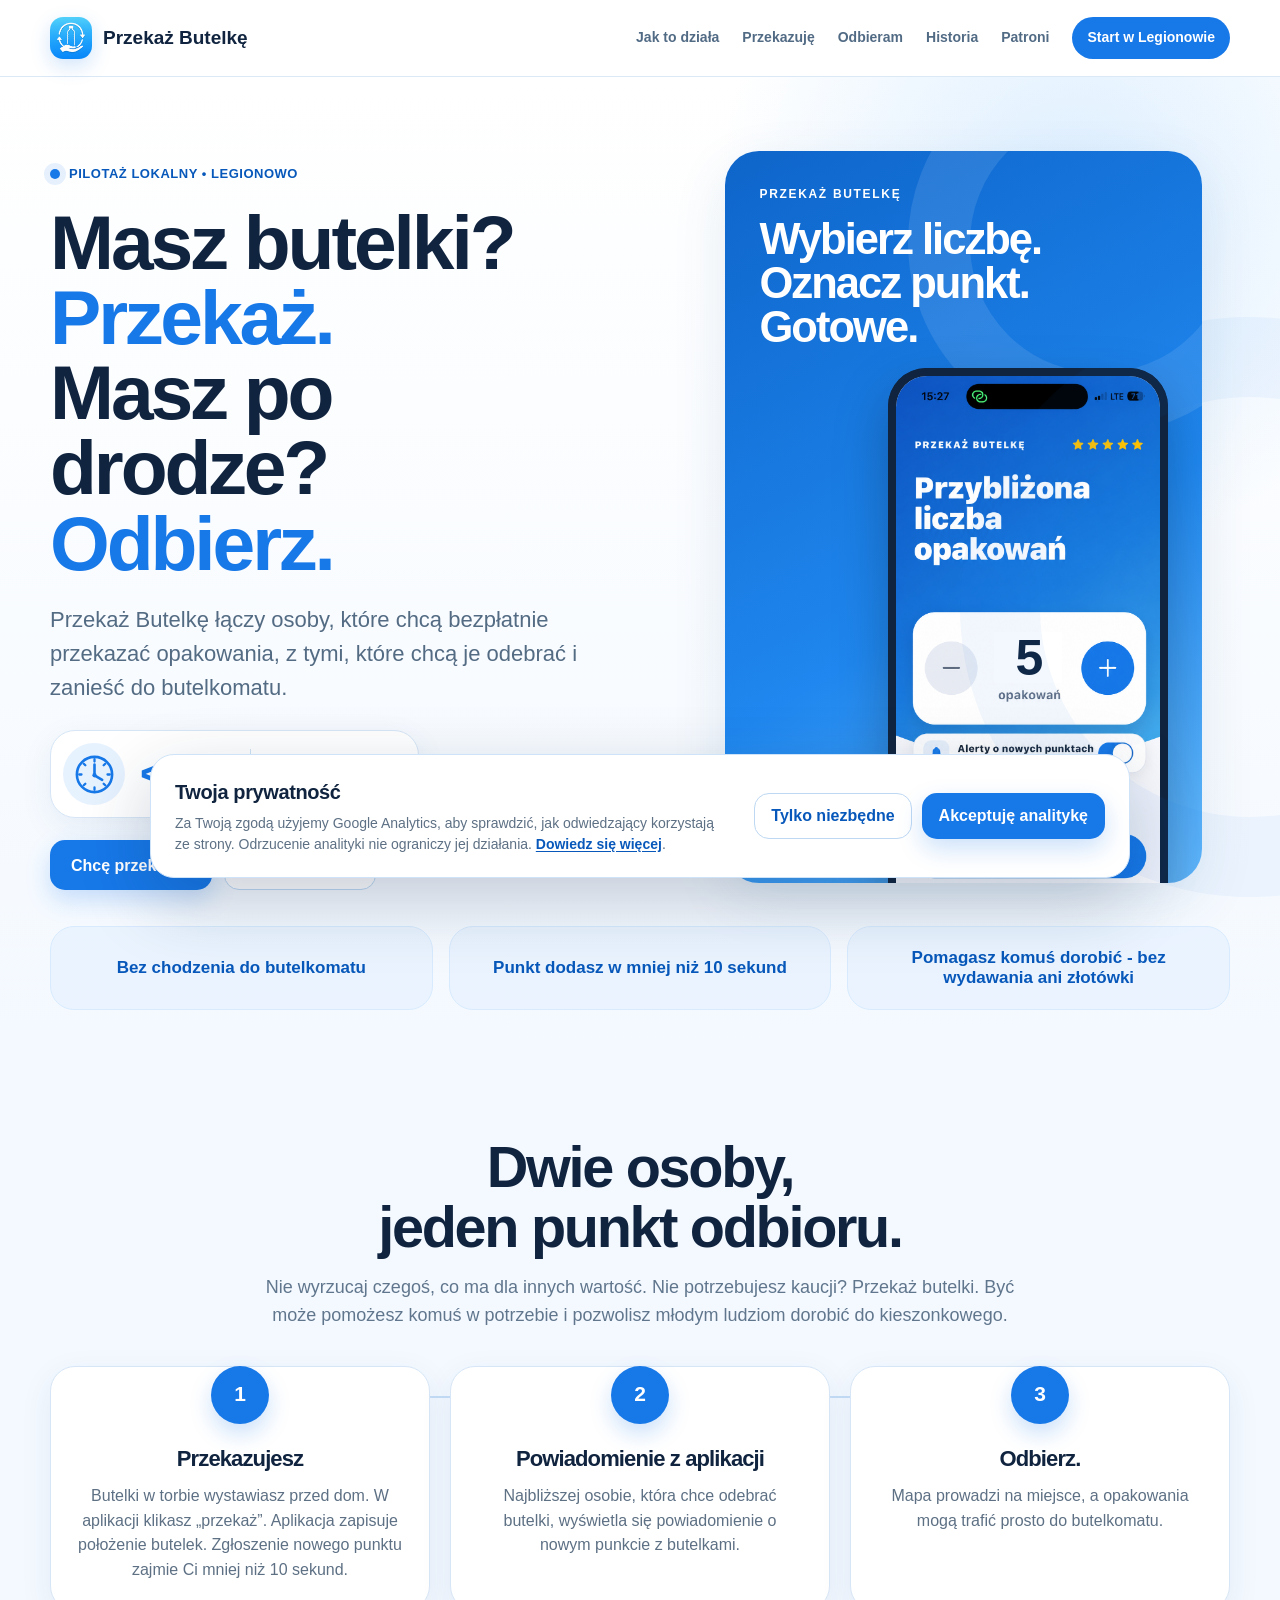
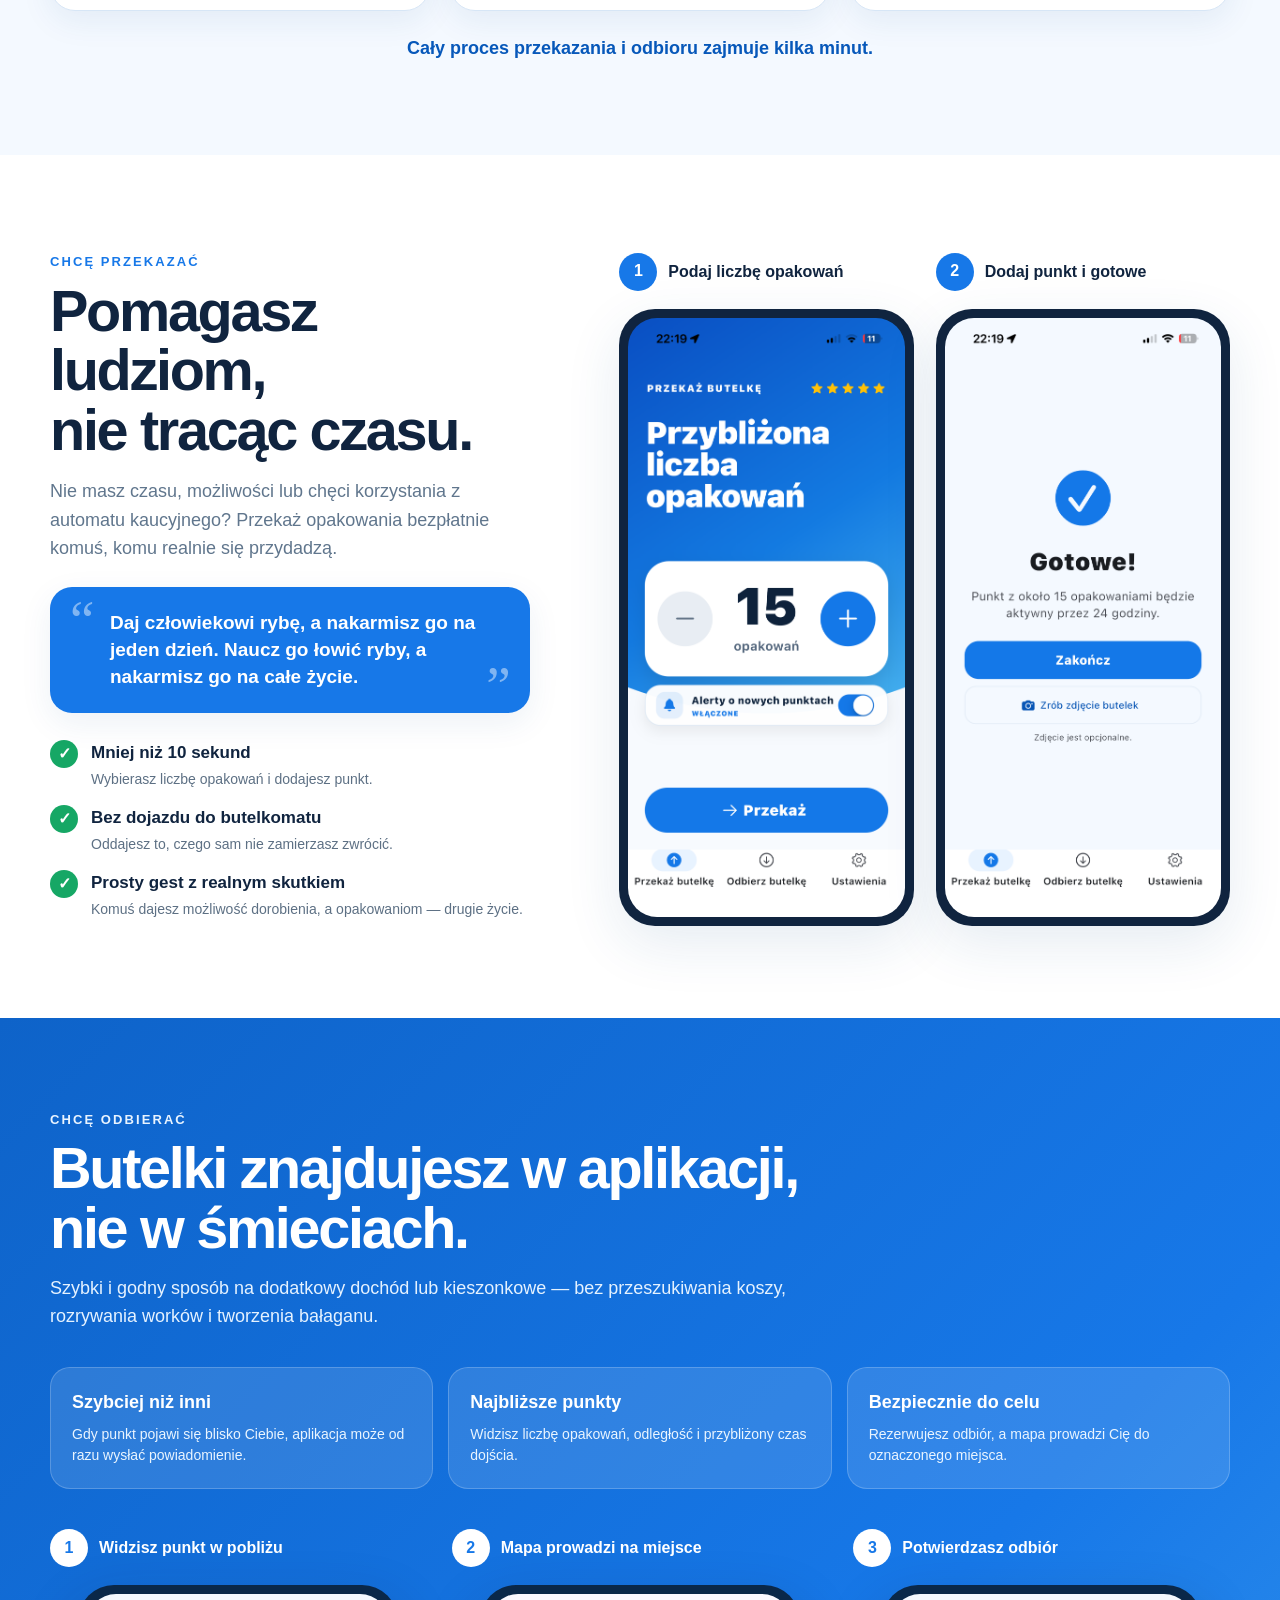
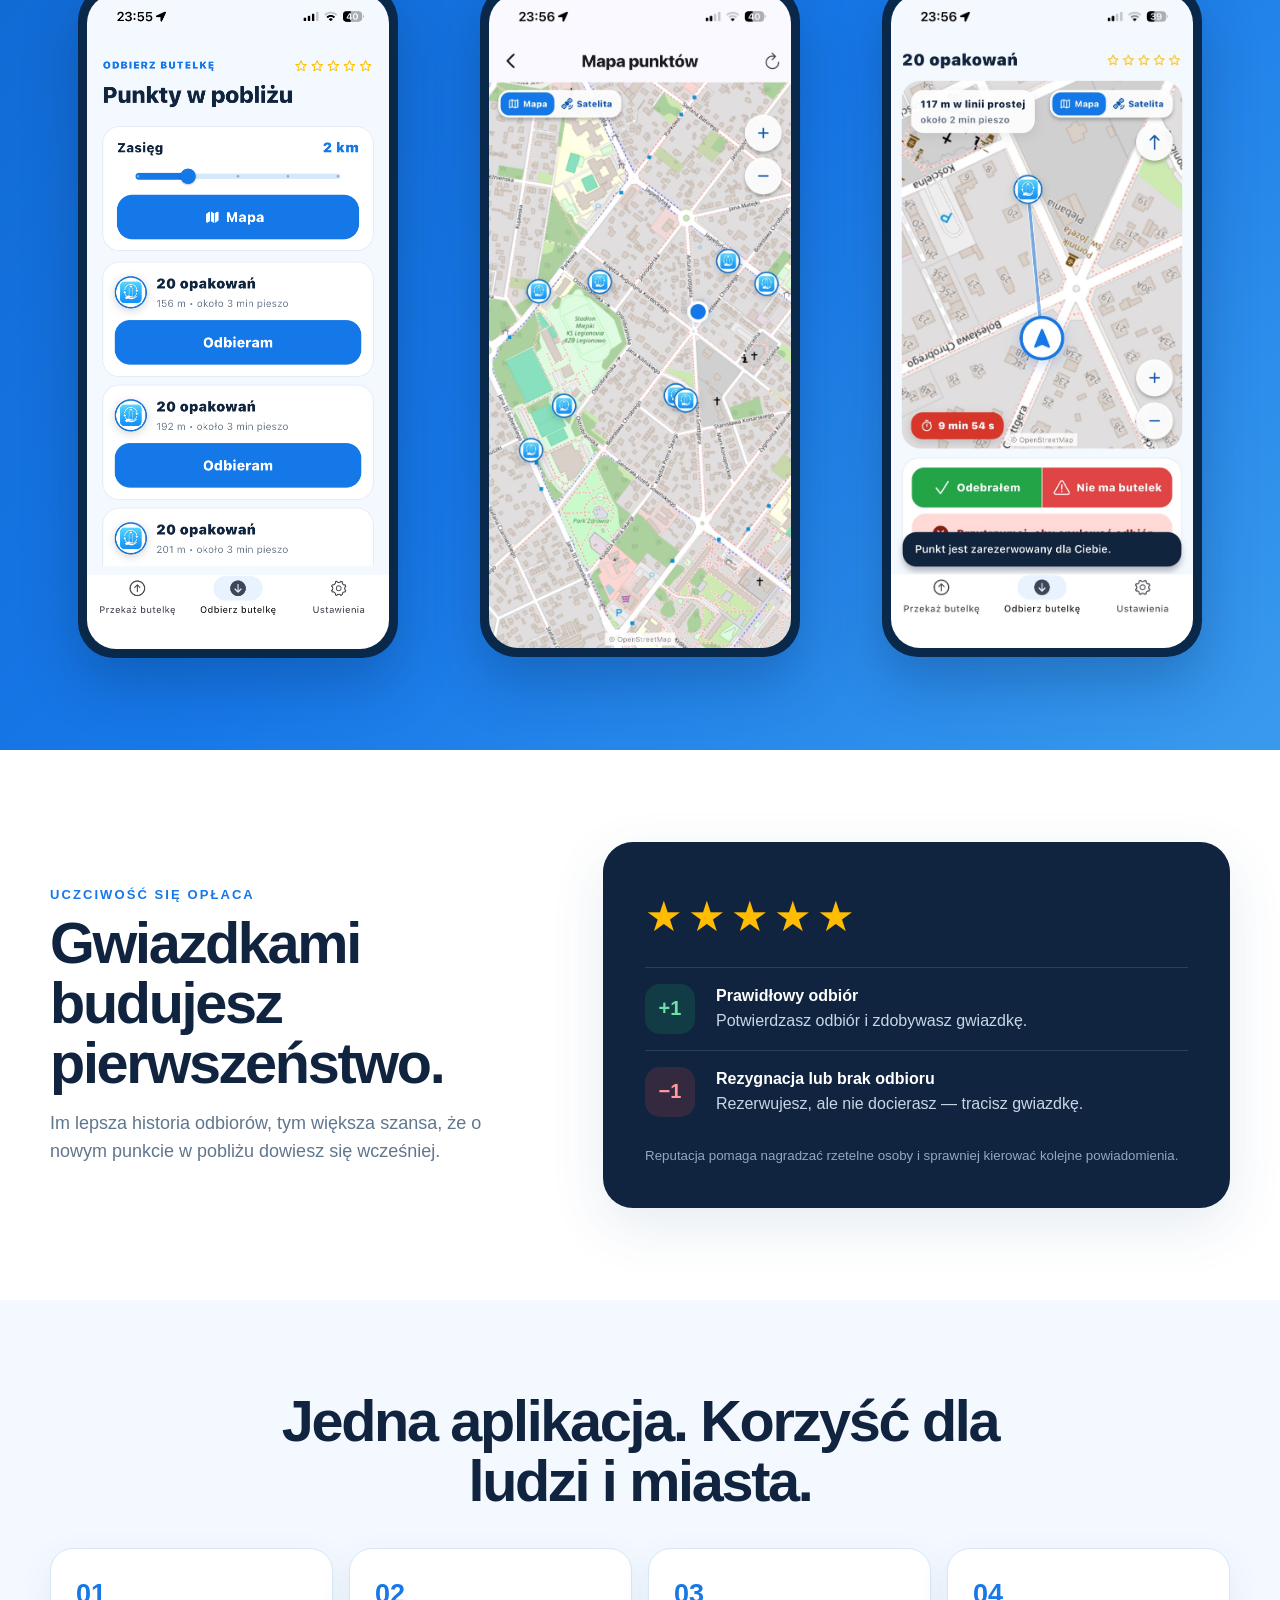
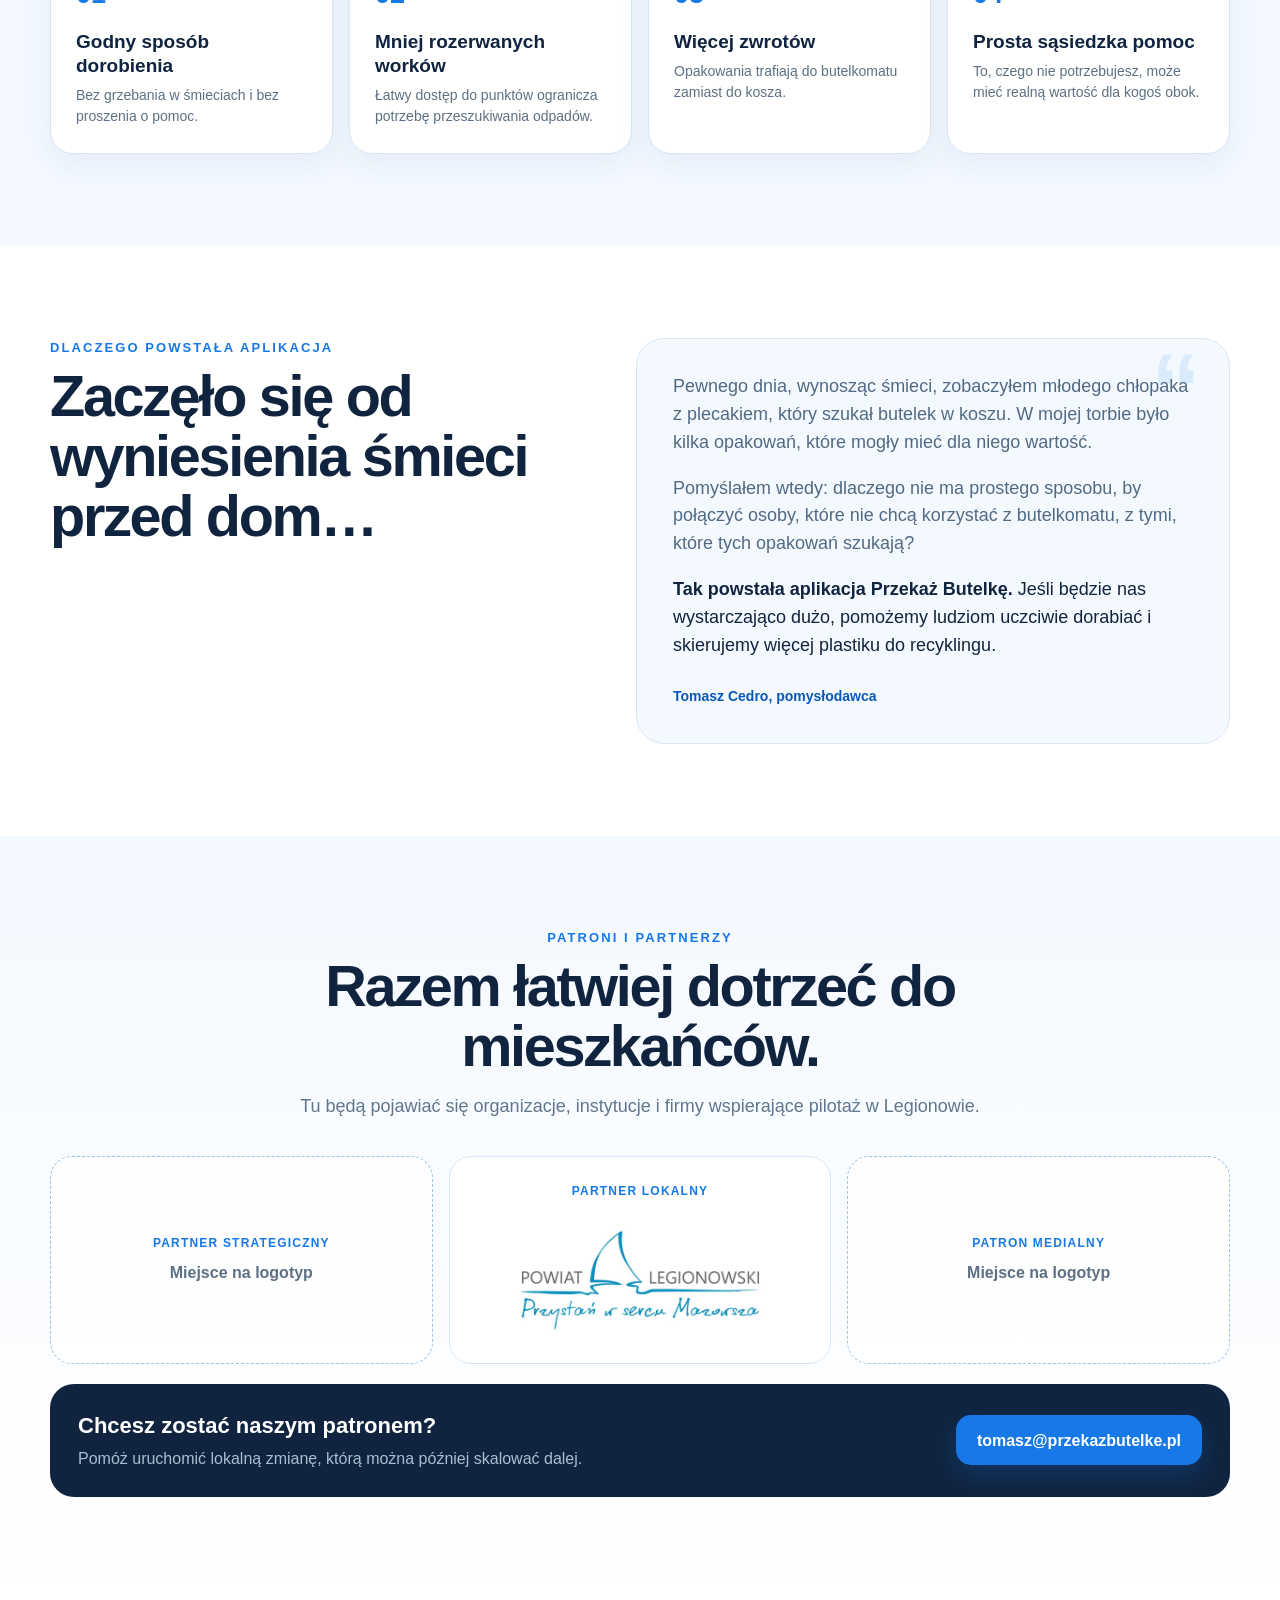
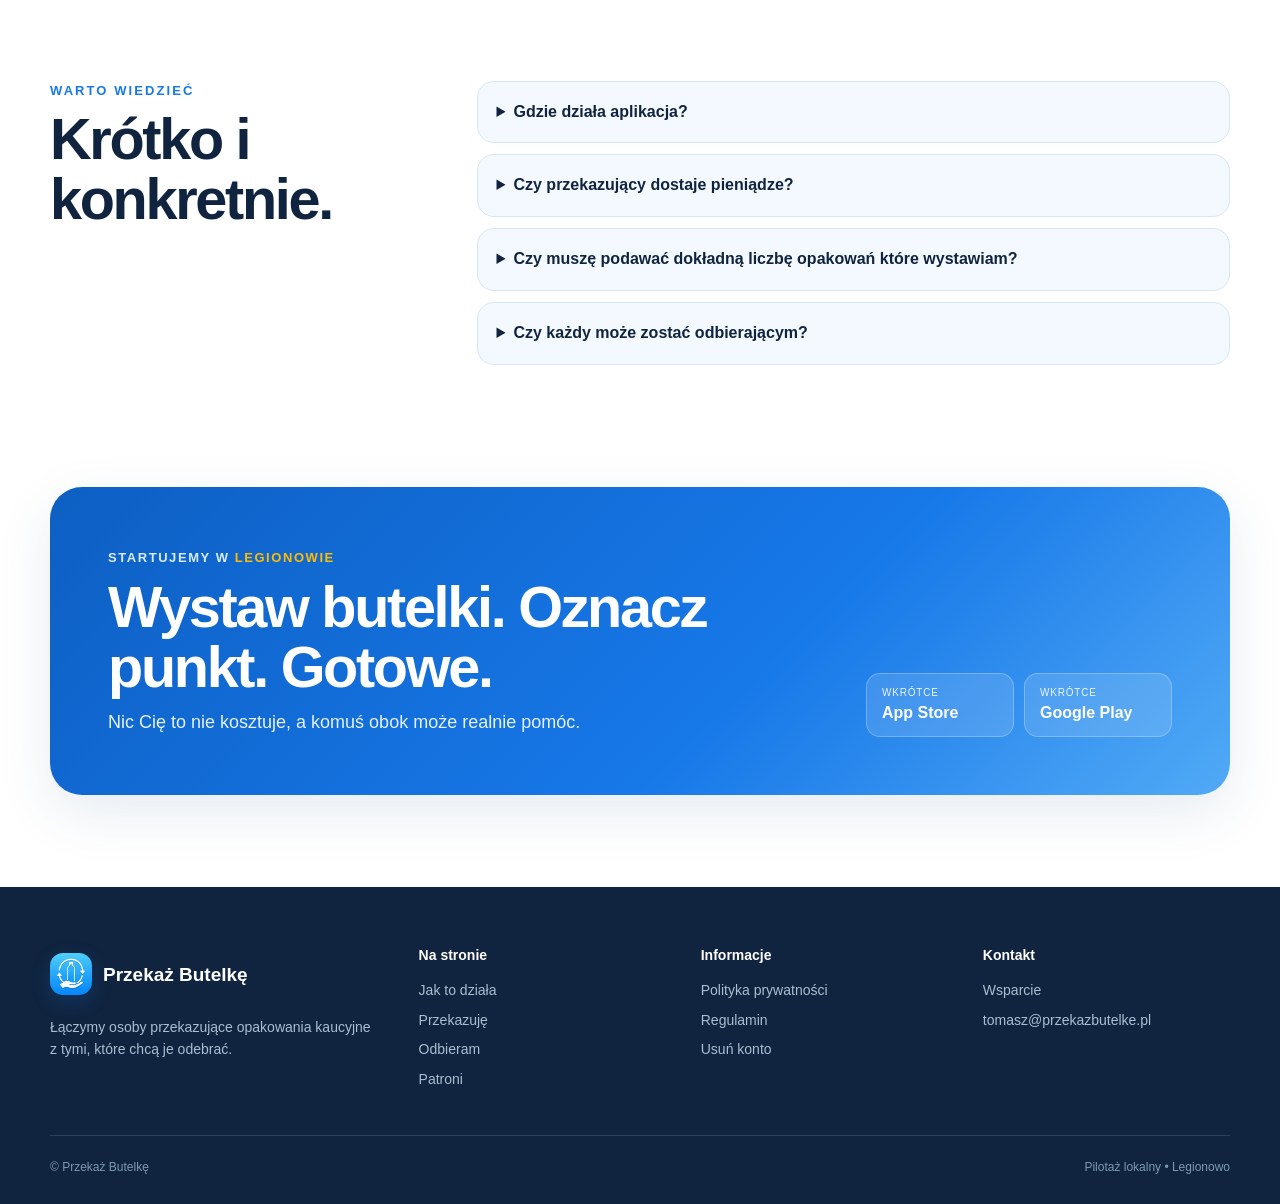
==== index.html @ 289bc5cc "Skróć myślnik w pasku korzyści" ====
<!doctype html>
<html lang="pl">
<head>
  <script defer src="/assets/js/analytics-consent.js"></script>
  <meta charset="utf-8">
  <meta name="viewport" content="width=device-width,initial-scale=1">
  <title>Przekaż Butelkę – oddaj opakowania komuś, kto je odbierze</title>
  <meta name="description" content="Przekaż Butelkę łączy w Legionowie osoby przekazujące opakowania kaucyjne z tymi, które chcą je odebrać i zanieść do butelkomatu.">
  <meta name="keywords" content="Przekaż Butelkę, Legionowo, butelki kaucyjne, opakowania kaucyjne, system kaucyjny, butelkomat, odbiór butelek, recykling">
  <meta name="robots" content="index,follow,max-image-preview:large">
  <meta name="google-site-verification" content="WVdrHDHerFHvX2r8b_2_4iAAbvTKVZG02Ap72afDNwY">
  <meta name="theme-color" content="#f4f9ff">
  <link rel="canonical" href="https://przekazbutelke.pl/">
  <link rel="icon" type="image/png" href="/assets/images/favicon.png?v=2">
  <link rel="manifest" href="/site.webmanifest">
  <meta property="og:type" content="website">
  <meta property="og:locale" content="pl_PL">
  <meta property="og:title" content="Przekaż Butelkę – podaj wartość dalej">
  <meta property="og:description" content="Nowy punkt z butelkami dodasz w mniej niż 10 sekund. Pilotaż aplikacji startuje w Legionowie.">
  <meta property="og:url" content="https://przekazbutelke.pl/">
  <meta property="og:image" content="https://przekazbutelke.pl/assets/images/og-przekaz-butelke.png">
  <link rel="stylesheet" href="/assets/css/styles.css">
</head>
<body>
<a class="skip-link" href="#tresc">Przejdź do treści</a>
<header class="site-header">
  <div class="container nav">
    <a class="brand" href="/" aria-label="Przekaż Butelkę – strona główna">
      <img src="/assets/images/app-icon.png" alt="">
      <span>Przekaż Butelkę</span>
    </a>
    <nav class="nav-links" aria-label="Główna nawigacja">
      <a href="#jak-dziala">Jak to działa</a>
      <a href="#oddajacy">Przekazuję</a>
      <a href="#odbierajacy">Odbieram</a>
      <a href="#historia">Historia</a>
      <a href="#patroni">Patroni</a>
      <a class="nav-cta" href="#dolacz">Start w Legionowie</a>
    </nav>
    <details class="mobile-menu">
      <summary>Menu</summary>
      <nav aria-label="Nawigacja mobilna">
        <a href="#jak-dziala">Jak to działa</a>
        <a href="#oddajacy">Przekazuję</a>
        <a href="#odbierajacy">Odbieram</a>
        <a href="#historia">Historia</a>
        <a href="#patroni">Patroni</a>
        <a href="#dolacz">Start w Legionowie</a>
      </nav>
    </details>
  </div>
</header>

<main id="tresc">
  <section class="hero">
    <div class="container hero-grid">
      <div class="hero-copy">
        <div class="kicker"><span></span>Pilotaż lokalny • Legionowo</div>
        <h1>Masz butelki? <em>Przekaż.</em><br>Masz po drodze? <em>Odbierz.</em></h1>
        <p class="hero-lead">Przekaż Butelkę łączy osoby, które chcą bezpłatnie przekazać opakowania, z tymi, które chcą je odebrać i zanieść do butelkomatu.</p>
        <div class="hero-time" aria-label="Dodanie punktu trwa mniej niż 10 sekund">
          <span class="hero-time-icon" aria-hidden="true">
            <svg viewBox="0 0 64 64" focusable="false">
              <circle cx="32" cy="32" r="23"></circle>
              <path d="M32 19v14l10 6"></path>
              <circle class="clock-center" cx="32" cy="33" r="2.8"></circle>
              <path class="clock-marks" d="M32 12v3M32 49v3M12 32h3M49 32h3M18 18l2 2M44 44l2 2M46 18l-2 2M20 44l-2 2"></path>
            </svg>
          </span>
          <strong>&lt;10 s</strong>
          <span class="hero-time-divider" aria-hidden="true"></span>
          <span class="hero-time-copy">tyle trwa dodanie<br>nowego punktu</span>
        </div>
        <div class="actions">
          <a class="btn btn-primary" href="#oddajacy">Chcę przekazać</a>
          <a class="btn btn-outline" href="#odbierajacy">Chcę odbierać</a>
        </div>
      </div>
      <div class="hero-visual" aria-label="Ekrany aplikacji Przekaż Butelkę">
        <div class="hero-card hero-card-main">
          <span class="mini-label">PRZEKAŻ BUTELKĘ</span>
          <strong>Wybierz liczbę.<br>Oznacz punkt.<br>Gotowe.</strong>
          <div class="phone-shell">
            <div class="counter-screen-stage" data-bottle-counter aria-label="Interaktywny podgląd wyboru liczby opakowań">
              <img class="counter-entry-screen" src="/assets/images/licznik-opakowan-ekran-bez-liczby.png" alt="Ekran aplikacji do wyboru liczby opakowań">
              <img class="counter-success-screen" data-counter-success src="/assets/images/gotowe-ekran-symulator.jpg" alt="Potwierdzenie: punkt z opakowaniami będzie aktywny przez 24 godziny">
              <span class="counter-success-copy" aria-hidden="true">Punkt z opakowaniami będzie<br>aktywny przez 24 godziny.</span>
              <button type="button" class="screen-counter-button screen-counter-minus" data-counter-decrease aria-label="Zmniejsz liczbę opakowań"></button>
              <strong class="screen-counter-value" data-counter-value aria-live="polite">5</strong>
              <button type="button" class="screen-counter-button screen-counter-plus" data-counter-increase aria-label="Zwiększ liczbę opakowań"></button>
              <button type="button" class="screen-counter-submit" data-counter-submit aria-label="Przekaż wybraną liczbę opakowań"></button>
              <button type="button" class="screen-counter-reset" data-counter-reset aria-label="Zakończ i wróć do wyboru liczby opakowań" disabled></button>
            </div>
          </div>
        </div>
      </div>
    </div>
    <div class="container benefit-strip" aria-label="Najważniejsze korzyści">
      <span>Bez chodzenia do butelkomatu</span>
      <span>Punkt dodasz w mniej niż 10 sekund</span>
      <span>Pomagasz komuś dorobić - bez wydawania ani złotówki</span>
    </div>
  </section>

  <section class="section section-soft" id="jak-dziala">
    <div class="container">
      <div class="section-heading centered">
        <h2>Dwie osoby,<br>jeden punkt odbioru.</h2>
        <p>Nie wyrzucaj czegoś, co ma dla innych wartość. Nie potrzebujesz kaucji? Przekaż butelki. Być może pomożesz komuś w potrzebie i pozwolisz młodym ludziom dorobić do kieszonkowego.</p>
      </div>
      <div class="steps-grid">
        <article class="step-card">
          <span class="step-number">1</span>
          <h3>Przekazujesz</h3>
          <p>Butelki w torbie wystawiasz przed dom. W aplikacji klikasz „przekaż”. Aplikacja zapisuje położenie butelek. Zgłoszenie nowego punktu zajmie Ci mniej niż 10 sekund.</p>
        </article>
        <article class="step-card">
          <span class="step-number">2</span>
          <h3>Powiadomienie z aplikacji</h3>
          <p>Najbliższej osobie, która chce odebrać butelki, wyświetla się powiadomienie o nowym punkcie z butelkami.</p>
        </article>
        <article class="step-card">
          <span class="step-number">3</span>
          <h3>Odbierz.</h3>
          <p>Mapa prowadzi na miejsce, a opakowania mogą trafić prosto do butelkomatu.</p>
        </article>
      </div>
      <p class="process-summary">Cały proces przekazania i odbioru zajmuje kilka minut.</p>
    </div>
  </section>

  <section class="section" id="oddajacy">
    <div class="container split-layout">
      <div class="split-copy">
        <div class="eyebrow">Chcę przekazać</div>
        <h2>Pomagasz ludziom,<br>nie tracąc czasu.</h2>
        <p class="lead">Nie masz czasu, możliwości lub chęci korzystania z automatu kaucyjnego? Przekaż opakowania bezpłatnie komuś, komu realnie się przydadzą.</p>
        <div class="quote-card">
          <span>“</span>
          <strong>Daj człowiekowi rybę, a nakarmisz go na jeden dzień. Naucz go łowić ryby, a nakarmisz go na całe życie.</strong>
        </div>
        <ul class="check-list">
          <li><span>✓</span><div><strong>Mniej niż 10 sekund</strong><small>Wybierasz liczbę opakowań i dodajesz punkt.</small></div></li>
          <li><span>✓</span><div><strong>Bez dojazdu do butelkomatu</strong><small>Oddajesz to, czego sam nie zamierzasz zwrócić.</small></div></li>
          <li><span>✓</span><div><strong>Prosty gest z realnym skutkiem</strong><small>Komuś dajesz możliwość dorobienia, a opakowaniom — drugie życie.</small></div></li>
        </ul>
      </div>
      <div class="screens two-screens" aria-label="Jak przekazać butelki">
        <figure class="screen-card">
          <figcaption><span>1</span><strong>Podaj liczbę opakowań</strong></figcaption>
          <div class="phone-frame"><img src="/assets/images/oddajacy-liczba.png" alt="Wybór przybliżonej liczby opakowań"></div>
        </figure>
        <figure class="screen-card offset">
          <figcaption><span>2</span><strong>Dodaj punkt i gotowe</strong></figcaption>
          <div class="phone-frame"><img src="/assets/images/oddajacy-gotowe.png" alt="Potwierdzenie dodania punktu odbioru"></div>
        </figure>
      </div>
    </div>
  </section>

  <section class="section section-blue" id="odbierajacy">
    <div class="container">
      <div class="section-heading light-heading">
        <div class="eyebrow">Chcę odbierać</div>
        <h2>Butelki znajdujesz w aplikacji, nie w śmieciach.</h2>
        <p>Szybki i godny sposób na dodatkowy dochód lub kieszonkowe — bez przeszukiwania koszy, rozrywania worków i tworzenia bałaganu.</p>
      </div>
      <div class="receiver-benefits">
        <article><strong>Szybciej niż inni</strong><p>Gdy punkt pojawi się blisko Ciebie, aplikacja może od razu wysłać powiadomienie.</p></article>
        <article><strong>Najbliższe punkty</strong><p>Widzisz liczbę opakowań, odległość i przybliżony czas dojścia.</p></article>
        <article><strong>Bezpiecznie do celu</strong><p>Rezerwujesz odbiór, a mapa prowadzi Cię do oznaczonego miejsca.</p></article>
      </div>
      <div class="receiver-flow" aria-label="Jak odebrać butelki">
        <figure class="flow-screen">
          <figcaption><span>1</span><strong>Widzisz punkt w pobliżu</strong></figcaption>
          <div class="phone-frame"><img src="/assets/images/odbierajacy-lista.png" alt="Lista dostępnych punktów w pobliżu"></div>
        </figure>
        <figure class="flow-screen">
          <figcaption><span>2</span><strong>Mapa prowadzi na miejsce</strong></figcaption>
          <div class="phone-frame"><img src="/assets/images/odbierajacy-mapa.jpg" alt="Mapa z punktem odbioru"></div>
        </figure>
        <figure class="flow-screen">
          <figcaption><span>3</span><strong>Potwierdzasz odbiór</strong></figcaption>
          <div class="phone-frame"><img src="/assets/images/odbierajacy-aktywny.jpg" alt="Ekran aktywnego odbioru opakowań"></div>
        </figure>
      </div>
    </div>
  </section>

  <section class="section reputation-section">
    <div class="container reputation-grid">
      <div>
        <div class="eyebrow">Uczciwość się opłaca</div>
        <h2>Gwiazdkami budujesz pierwszeństwo.</h2>
        <p class="lead">Im lepsza historia odbiorów, tym większa szansa, że o nowym punkcie w pobliżu dowiesz się wcześniej.</p>
      </div>
      <div class="reputation-card">
        <div class="stars" aria-label="Pięć gwiazdek">★★★★★</div>
        <div class="reputation-row"><span class="plus">+1</span><p><strong>Prawidłowy odbiór</strong><br>Potwierdzasz odbiór i zdobywasz gwiazdkę.</p></div>
        <div class="reputation-row"><span class="minus">−1</span><p><strong>Rezygnacja lub brak odbioru</strong><br>Rezerwujesz, ale nie docierasz — tracisz gwiazdkę.</p></div>
        <small>Reputacja pomaga nagradzać rzetelne osoby i sprawniej kierować kolejne powiadomienia.</small>
      </div>
    </div>
  </section>

  <section class="section section-soft" id="dlaczego">
    <div class="container">
      <div class="section-heading centered">
        <h2>Jedna aplikacja. Korzyść dla ludzi i miasta.</h2>
      </div>
      <div class="impact-grid">
        <article><span>01</span><strong>Godny sposób dorobienia</strong><p>Bez grzebania w śmieciach i bez proszenia o pomoc.</p></article>
        <article><span>02</span><strong>Mniej rozerwanych worków</strong><p>Łatwy dostęp do punktów ogranicza potrzebę przeszukiwania odpadów.</p></article>
        <article><span>03</span><strong>Więcej zwrotów</strong><p>Opakowania trafiają do butelkomatu zamiast do kosza.</p></article>
        <article><span>04</span><strong>Prosta sąsiedzka pomoc</strong><p>To, czego nie potrzebujesz, może mieć realną wartość dla kogoś obok.</p></article>
      </div>
    </div>
  </section>

  <section class="section story-section" id="historia">
    <div class="container story-grid">
      <div class="story-title">
        <div class="eyebrow">Dlaczego powstała aplikacja</div>
        <h2>Zaczęło się od wyniesienia śmieci przed dom…</h2>
      </div>
      <div class="story-copy">
        <p>Pewnego dnia, wynosząc śmieci, zobaczyłem młodego chłopaka z plecakiem, który szukał butelek w koszu. W mojej torbie było kilka opakowań, które mogły mieć dla niego wartość.</p>
        <p>Pomyślałem wtedy: dlaczego nie ma prostego sposobu, by połączyć osoby, które nie chcą korzystać z butelkomatu, z tymi, które tych opakowań szukają?</p>
        <p class="story-ending"><strong>Tak powstała aplikacja Przekaż Butelkę.</strong> Jeśli będzie nas wystarczająco dużo, pomożemy ludziom uczciwie dorabiać i skierujemy więcej plastiku do recyklingu.</p>
        <span class="signature">Tomasz Cedro, pomysłodawca</span>
      </div>
    </div>
  </section>

  <section class="section patrons-section" id="patroni">
    <div class="container">
      <div class="section-heading centered">
        <div class="eyebrow">Patroni i partnerzy</div>
        <h2>Razem łatwiej dotrzeć do mieszkańców.</h2>
        <p>Tu będą pojawiać się organizacje, instytucje i firmy wspierające pilotaż w Legionowie.</p>
      </div>
      <div class="patron-grid" aria-label="Miejsca dla patronów">
        <div><span>Partner strategiczny</span><strong>Miejsce na logotyp</strong></div>
        <div class="patron-filled">
          <span>Partner lokalny</span>
          <img src="/assets/images/partner-lokalny-powiat-legionowski.jpg" alt="Logo Powiatu Legionowskiego – Przystań w sercu Mazowsza">
        </div>
        <div><span>Patron medialny</span><strong>Miejsce na logotyp</strong></div>
      </div>
      <div class="patron-cta">
        <div><strong>Chcesz zostać naszym patronem?</strong><p>Pomóż uruchomić lokalną zmianę, którą można później skalować dalej.</p></div>
        <a class="btn btn-primary" href="mailto:tomasz@przekazbutelke.pl">tomasz@przekazbutelke.pl</a>
      </div>
    </div>
  </section>

  <section class="section faq-section">
    <div class="container faq-grid">
      <div>
        <div class="eyebrow">Warto wiedzieć</div>
        <h2>Krótko i konkretnie.</h2>
      </div>
      <div class="faq">
        <details><summary>Gdzie działa aplikacja?</summary><p>Pilotaż startuje w Legionowie. Zasięg będzie rozszerzany wraz z rozwojem lokalnej społeczności.</p></details>
        <details><summary>Czy przekazujący dostaje pieniądze?</summary><p>Nie. Opakowania przekazuje bezpłatnie. Korzyścią jest wygoda i satysfakcja z czynienia dobra dla kogoś innego.</p></details>
        <details><summary>Czy muszę podawać dokładną liczbę opakowań które wystawiam?</summary><p>Nie. W aplikacji podajesz przybliżoną liczbę, aby odbierający wiedział, czego się spodziewać.</p></details>
        <details><summary>Czy każdy może zostać odbierającym?</summary><p>Tak. Każdy może zostać odbierającym, niezależnie od tego, czy kiedykolwiek przekazywał butelki. Nie trzeba dodatkowo się rejestrować — wystarczy włączyć powiadomienia o nowych butelkach.</p></details>
      </div>
    </div>
  </section>

  <section class="section cta-section" id="dolacz">
    <div class="container">
      <div class="cta">
        <div>
          <span class="cta-kicker">Startujemy w <strong>Legionowie</strong></span>
          <h2>Wystaw butelki. Oznacz punkt. Gotowe.</h2>
          <p>Nic Cię to nie kosztuje, a komuś obok może realnie pomóc.</p>
        </div>
        <div class="store-row" aria-label="Aplikacja wkrótce w sklepach">
          <div class="store"><small>Wkrótce</small><strong>App Store</strong></div>
          <div class="store"><small>Wkrótce</small><strong>Google Play</strong></div>
        </div>
      </div>
    </div>
  </section>
</main>

<footer class="footer">
  <div class="container footer-grid">
    <div class="footer-brand">
      <a class="brand" href="/"><img src="/assets/images/app-icon.png" alt=""><span>Przekaż Butelkę</span></a>
      <p>Łączymy osoby przekazujące opakowania kaucyjne z tymi, które chcą je odebrać.</p>
    </div>
    <div><h4>Na stronie</h4><a href="#jak-dziala">Jak to działa</a><a href="#oddajacy">Przekazuję</a><a href="#odbierajacy">Odbieram</a><a href="#patroni">Patroni</a></div>
    <div><h4>Informacje</h4><a href="/polityka-prywatnosci/">Polityka prywatności</a><a href="/regulamin/">Regulamin</a><a href="/usun-konto/">Usuń konto</a></div>
    <div><h4>Kontakt</h4><a href="/wsparcie/">Wsparcie</a><a href="mailto:tomasz@przekazbutelke.pl">tomasz@przekazbutelke.pl</a></div>
  </div>
  <div class="container footer-bottom"><span>© Przekaż Butelkę</span><span>Pilotaż lokalny • Legionowo</span></div>
</footer>
<script src="/assets/js/main.js?v=5"></script>
</body>
</html>
---- assets/css/styles.css ----
:root {
  --blue: #1778e8;
  --blue-dark: #0758ba;
  --blue-deep: #0e2745;
  --blue-soft: #e7f2ff;
  --blue-pale: #f4f9ff;
  --sky: #70b8ff;
  --ink: #10243f;
  --text: #334b65;
  --muted: #5d7084;
  --line: #d7e6f6;
  --white: #ffffff;
  --green: #16a765;
  --yellow: #ffbc00;
  --red: #e84a4a;
  --shadow: 0 18px 55px rgba(24, 79, 137, .11);
  --shadow-soft: 0 10px 32px rgba(24, 79, 137, .08);
  --radius: 28px;
  --max: 1180px;
}

* { box-sizing: border-box; }
html { scroll-behavior: smooth; }
body {
  margin: 0;
  background: var(--white);
  color: var(--text);
  font-family: -apple-system, BlinkMacSystemFont, "Segoe UI", Inter, Roboto, Arial, sans-serif;
  line-height: 1.55;
  -webkit-font-smoothing: antialiased;
}
a { color: inherit; text-decoration: none; }
img { display: block; max-width: 100%; }
button, input, textarea { font: inherit; }
.container { width: min(calc(100% - 40px), var(--max)); margin: 0 auto; }
.skip-link { position: fixed; left: 16px; top: -80px; z-index: 100; padding: 10px 14px; background: var(--ink); color: #fff; border-radius: 10px; }
.skip-link:focus { top: 12px; }

.site-header {
  position: sticky;
  top: 0;
  z-index: 50;
  background: rgba(255, 255, 255, .94);
  backdrop-filter: blur(16px);
  border-bottom: 1px solid rgba(215, 230, 246, .9);
}
.nav { min-height: 76px; display: flex; align-items: center; justify-content: space-between; gap: 24px; }
.brand { display: inline-flex; align-items: center; gap: 11px; font-weight: 850; color: var(--ink); }
.brand img { width: 42px; height: 42px; border-radius: 13px; box-shadow: 0 7px 20px rgba(23, 120, 232, .2); }
.brand span { font-size: 19px; white-space: nowrap; }
.nav-links { display: flex; align-items: center; gap: 23px; color: #526b85; font-size: 14px; font-weight: 720; }
.nav-links a { transition: color .15s ease; }
.nav-links a:hover, .nav-links a:focus-visible { color: var(--blue); }
.nav-cta { padding: 10px 15px; color: #fff !important; background: var(--blue); border-radius: 999px; }
.mobile-menu { display: none; position: relative; }
.mobile-menu summary { list-style: none; cursor: pointer; color: var(--blue-dark); font-weight: 800; padding: 9px 13px; border: 1px solid var(--line); border-radius: 12px; }
.mobile-menu summary::-webkit-details-marker { display: none; }
.mobile-menu nav { position: absolute; right: 0; top: calc(100% + 10px); width: 230px; padding: 10px; background: #fff; border: 1px solid var(--line); border-radius: 18px; box-shadow: var(--shadow); }
.mobile-menu nav a { display: block; padding: 10px 12px; border-radius: 10px; color: var(--ink); font-weight: 700; }
.mobile-menu nav a:hover { background: var(--blue-soft); color: var(--blue-dark); }

.hero {
  position: relative;
  padding: 74px 0 36px;
  overflow: hidden;
  background:
    radial-gradient(circle at 84% 12%, rgba(114, 187, 255, .24), transparent 26%),
    linear-gradient(180deg, #fff 0%, var(--blue-pale) 100%);
}
.hero::after { content: ""; position: absolute; width: 420px; height: 420px; border-radius: 50%; border: 80px solid rgba(23, 120, 232, .05); right: -260px; top: 240px; pointer-events: none; }
.hero-grid { display: grid; grid-template-columns: 1.04fr .96fr; align-items: center; gap: clamp(40px, 6vw, 86px); }
.kicker { display: inline-flex; align-items: center; gap: 9px; color: var(--blue-dark); font-size: 13px; font-weight: 850; letter-spacing: .04em; text-transform: uppercase; }
.kicker span { width: 10px; height: 10px; border-radius: 50%; background: var(--blue); box-shadow: 0 0 0 6px rgba(23, 120, 232, .1); }
h1, h2, h3 { color: var(--ink); letter-spacing: -.04em; }
h1 { margin: 18px 0 22px; font-size: clamp(50px, 6vw, 78px); line-height: .98; }
.hero h1 em { color: var(--blue); font-style: normal; }
.hero-lead { max-width: 650px; margin: 0 0 25px; font-size: clamp(18px, 1.75vw, 22px); color: #536b83; line-height: 1.55; }
.hero-time { display: inline-flex; align-items: center; gap: 15px; padding: 12px 22px 12px 12px; margin-bottom: 22px; background: #fff; border: 1px solid var(--line); border-radius: 25px; box-shadow: var(--shadow-soft); }
.hero-time-icon { flex: 0 0 auto; width: 62px; height: 62px; display: inline-flex; align-items: center; justify-content: center; background: var(--blue-soft); border-radius: 50%; }
.hero-time-icon svg { width: 49px; height: 49px; fill: none; stroke: var(--blue); stroke-width: 3.4; stroke-linecap: round; stroke-linejoin: round; }
.hero-time-icon .clock-center { fill: var(--blue); stroke: none; }
.hero-time-icon .clock-marks { stroke-width: 3; }
.hero-time strong { flex: 0 0 auto; color: var(--blue); font-size: 42px; line-height: 1; letter-spacing: -.055em; }
.hero-time-divider { flex: 0 0 auto; width: 1px; height: 50px; background: #cfe2f5; }
.hero-time-copy { color: var(--ink); font-size: 16px; font-weight: 780; line-height: 1.25; }
.actions { display: flex; gap: 12px; flex-wrap: wrap; }
.btn { display: inline-flex; align-items: center; justify-content: center; min-height: 50px; padding: 12px 20px; border: 1px solid transparent; border-radius: 15px; font-weight: 800; line-height: 1.2; text-align: center; }
.btn-primary { background: var(--blue); color: #fff; box-shadow: 0 10px 24px rgba(23, 120, 232, .22); }
.btn-primary:hover, .btn-primary:focus-visible { background: var(--blue-dark); }
.btn-outline { background: #fff; color: var(--blue-dark); border-color: #bed8f3; }
.btn-outline:hover, .btn-outline:focus-visible { background: var(--blue-soft); }
.hero-visual { position: relative; min-height: 710px; }
.hero-card { border-radius: 34px; box-shadow: var(--shadow); }
.hero-card-main { position: absolute; inset: 0 28px 18px 25px; padding: 34px 34px 0; overflow: hidden; background: linear-gradient(150deg, #0e65ca 0%, #1f87ef 58%, #65bcff 100%); color: #fff; }
.hero-card-main::before { content: ""; position: absolute; width: 260px; height: 260px; right: -90px; top: -100px; border: 62px solid rgba(255,255,255,.1); border-radius: 50%; }
.hero-card-main .mini-label { display: block; position: relative; z-index: 1; margin-bottom: 13px; font-size: 12px; letter-spacing: .14em; font-weight: 900; }
.hero-card-main > strong { position: relative; z-index: 1; display: block; font-size: clamp(31px, 3.4vw, 46px); line-height: 1.02; letter-spacing: -.045em; }
.hero-card-main .phone-shell { position: absolute; width: min(280px, 59%); height: 620px; right: 34px; bottom: -118px; padding: 8px; overflow: hidden; isolation: isolate; background: var(--ink); border-radius: 38px 38px 0 0; box-shadow: 0 24px 54px rgba(0,0,0,.26); }
.hero-card-main .phone-shell::after { content: ""; position: absolute; z-index: 9; inset: 0; box-sizing: border-box; border-top: 8px solid var(--ink); border-right: 8px solid var(--ink); border-left: 8px solid var(--ink); border-radius: 38px 38px 0 0; pointer-events: none; }
.counter-screen-stage { position: absolute; top: 8px; right: 8px; bottom: 0; left: 8px; width: auto; overflow: hidden; background: #f2f7fd; border-radius: 31px 31px 0 0; line-height: 0; container-type: inline-size; }
.counter-screen-stage > img { width: 100%; height: auto; }
.counter-entry-screen { position: relative; z-index: 1; }
.counter-success-screen { position: absolute; z-index: 5; inset: 0; opacity: 0; transform: scale(.985); transition: opacity .42s ease, transform .55s cubic-bezier(.2, .75, .25, 1); pointer-events: none; }
.counter-success-copy { position: absolute; z-index: 6; left: 4%; top: 97.1cqw; width: 92%; padding: 1.5% 0 1.7%; opacity: 0; background: #f2f7fd; color: #555a60; font-size: 4.25cqw; font-weight: 400; line-height: 1.35; letter-spacing: .01em; text-align: center; pointer-events: none; transition: opacity .42s ease; }
.counter-screen-stage::after { content: ""; position: absolute; z-index: 7; inset: 0; background: #fff; opacity: 0; pointer-events: none; }
.counter-screen-stage.is-transitioning::after { animation: counter-screen-flash .58s ease-out; }
.counter-screen-stage.is-complete .counter-success-screen { opacity: 1; transform: scale(1); }
.counter-screen-stage.is-complete .counter-success-copy { opacity: 1; }
.counter-screen-stage.is-complete .screen-counter-reset { opacity: 1; pointer-events: auto; }
.counter-screen-stage.is-complete .screen-counter-button,
.counter-screen-stage.is-complete .screen-counter-value,
.counter-screen-stage.is-complete .screen-counter-submit { opacity: 0; pointer-events: none; }
.screen-counter-button { position: absolute; z-index: 4; top: 97.8cqw; width: 20%; aspect-ratio: 1; padding: 0; background: transparent; border: 0; border-radius: 50%; outline: none; box-shadow: none; cursor: pointer; touch-action: manipulation; -webkit-tap-highlight-color: transparent; user-select: none; }
.screen-counter-button:hover, .screen-counter-button:focus, .screen-counter-button:focus-visible, .screen-counter-button:active { outline: none; box-shadow: none; filter: none; }
.screen-counter-button:disabled { cursor: not-allowed; opacity: .5; }
.screen-counter-minus { left: 10.2%; }
.screen-counter-plus { right: 10.2%; }
.screen-counter-value { position: absolute; z-index: 3; left: 37%; top: 96.9cqw; width: 26%; height: 19.5cqw; display: flex; align-items: center; justify-content: center; background: #fff; color: var(--ink); font-size: 50px; line-height: 1; letter-spacing: -.055em; }
.screen-counter-submit { position: absolute; z-index: 4; left: 6%; top: 169.1cqw; width: 88%; height: 18.4cqw; padding: 0; background: transparent; border: 0; border-radius: 999px; cursor: pointer; touch-action: manipulation; -webkit-tap-highlight-color: transparent; }
.screen-counter-submit:focus-visible { outline: 3px solid rgba(255, 255, 255, .9); outline-offset: 3px; }
.screen-counter-reset { position: absolute; z-index: 6; left: 7%; top: 116.7cqw; width: 86%; height: 15.2cqw; padding: 0; opacity: 0; background: transparent; border: 0; border-radius: 999px; cursor: pointer; pointer-events: none; touch-action: manipulation; -webkit-tap-highlight-color: transparent; }
.screen-counter-reset:focus-visible { outline: 3px solid rgba(23, 120, 232, .55); outline-offset: 3px; }

@keyframes counter-screen-flash {
  0% { opacity: 0; }
  32% { opacity: .92; }
  100% { opacity: 0; }
}
.benefit-strip { position: relative; z-index: 2; display: grid; grid-template-columns: repeat(3, 1fr); gap: 16px; margin-top: 25px; }
.benefit-strip span { min-height: 84px; display: flex; align-items: center; justify-content: center; padding: 18px; color: var(--blue-dark); background: rgba(231, 242, 255, .84); border: 1px solid #d7eafe; border-radius: 24px; font-size: 17px; font-weight: 820; text-align: center; line-height: 1.2; }

.section { padding: 92px 0; }
section[id] { scroll-margin-top: 86px; }
.section-soft { background: var(--blue-pale); }
.section-heading { max-width: 760px; margin-bottom: 36px; }
.section-heading.centered { margin-left: auto; margin-right: auto; text-align: center; }
.eyebrow { margin-bottom: 9px; color: var(--blue); font-size: 13px; font-weight: 900; letter-spacing: .16em; text-transform: uppercase; }
h2 { margin: 0; font-size: clamp(36px, 4.5vw, 58px); line-height: 1.04; }
.section-heading p, .lead { margin: 15px 0 0; color: #60768d; font-size: 18px; line-height: 1.58; }
.steps-grid { position: relative; display: grid; grid-template-columns: repeat(3, 1fr); gap: 20px; }
.steps-grid::before { content: ""; position: absolute; left: 16.5%; right: 16.5%; top: 30px; height: 2px; background: #c8dff7; }
.step-card { position: relative; padding: 0 26px 27px; background: #fff; border: 1px solid var(--line); border-radius: 25px; text-align: center; box-shadow: var(--shadow-soft); }
.step-number { position: relative; z-index: 1; width: 58px; height: 58px; display: inline-flex; align-items: center; justify-content: center; margin: -1px auto 18px; border-radius: 50%; background: var(--blue); color: #fff; font-size: 21px; font-weight: 900; box-shadow: 0 10px 22px rgba(23,120,232,.22); }
.step-card h3 { margin: 0 0 8px; font-size: 22px; }
.step-card p { margin: 0; color: var(--muted); }
.process-summary { margin: 24px 0 0; color: var(--blue-dark); font-size: 18px; font-weight: 800; text-align: center; }
.safety-note { display: flex; align-items: center; gap: 15px; margin-top: 20px; padding: 18px 22px; color: var(--blue-dark); background: var(--blue-soft); border-radius: 20px; }
.safety-note span { flex: 0 0 auto; width: 34px; height: 34px; display: inline-flex; align-items: center; justify-content: center; background: var(--green); color: #fff; border-radius: 50%; font-weight: 900; }

.split-layout { display: grid; grid-template-columns: .88fr 1.12fr; align-items: center; gap: clamp(42px, 7vw, 92px); }
.split-copy h2 { margin-bottom: 16px; }
.quote-card { position: relative; margin: 25px 0 27px; padding: 23px 24px 23px 60px; background: var(--blue); color: #fff; border-radius: 22px; box-shadow: var(--shadow-soft); }
.quote-card span { position: absolute; left: 20px; top: 13px; font-family: Georgia, serif; font-size: 55px; line-height: .75; opacity: .45; }
.quote-card::after { content: "”"; position: absolute; right: 19px; bottom: 7px; font-family: Georgia, serif; font-size: 55px; line-height: .75; opacity: .45; }
.quote-card strong { display: block; font-size: 19px; line-height: 1.4; }
.check-list { display: grid; gap: 15px; margin: 0; padding: 0; list-style: none; }
.check-list li { display: flex; gap: 13px; align-items: flex-start; }
.check-list li > span { flex: 0 0 auto; width: 28px; height: 28px; display: inline-flex; align-items: center; justify-content: center; color: #fff; background: var(--green); border-radius: 50%; font-weight: 900; }
.check-list strong, .check-list small { display: block; }
.check-list strong { color: var(--ink); font-size: 17px; }
.check-list small { margin-top: 2px; color: var(--muted); font-size: 14px; }
.screens { display: grid; gap: 22px; }
.two-screens { grid-template-columns: 1fr 1fr; }
.screen-card, .flow-screen { margin: 0; }
.screen-card figcaption, .flow-screen figcaption { display: flex; align-items: center; gap: 11px; min-height: 50px; margin-bottom: 12px; color: var(--ink); }
.screen-card figcaption span, .flow-screen figcaption span { flex: 0 0 auto; width: 38px; height: 38px; display: inline-flex; align-items: center; justify-content: center; border-radius: 50%; background: var(--blue); color: #fff; font-weight: 900; }
.screen-card figcaption strong, .flow-screen figcaption strong { line-height: 1.2; }
.phone-frame { padding: 9px; background: var(--ink); border-radius: 36px; box-shadow: var(--shadow); }
.phone-frame img { width: 100%; border-radius: 29px; }

.section-blue { overflow: hidden; background: linear-gradient(135deg, #0e63c9 0%, #1778e8 58%, #399aed 100%); }
.light-heading .eyebrow { color: #e9f4ff; }
.light-heading h2 { color: #fff; }
.light-heading p { color: #e5f2ff; }
.receiver-benefits { display: grid; grid-template-columns: repeat(3, 1fr); gap: 15px; margin-bottom: 34px; }
.receiver-benefits article { padding: 21px; background: rgba(255,255,255,.12); border: 1px solid rgba(255,255,255,.2); border-radius: 20px; }
.receiver-benefits strong { color: #fff; font-size: 18px; }
.receiver-benefits p { margin: 7px 0 0; color: #eaf5ff; font-size: 14px; }
.receiver-flow { display: grid; grid-template-columns: repeat(3, 1fr); gap: 25px; }
.flow-screen figcaption { color: #fff; }
.flow-screen figcaption span { background: #fff; color: var(--blue); }
.flow-screen .phone-frame { max-width: 320px; margin: 0 auto; background: #0a2849; box-shadow: 0 24px 55px rgba(0, 37, 79, .28); }

.reputation-section { background: #fff; }
.reputation-grid { display: grid; grid-template-columns: .85fr 1.15fr; align-items: center; gap: clamp(36px, 7vw, 90px); }
.reputation-card { padding: clamp(25px, 4vw, 42px); background: var(--ink); color: #fff; border-radius: 30px; box-shadow: var(--shadow); }
.stars { margin-bottom: 18px; color: var(--yellow); font-size: clamp(27px, 4vw, 42px); letter-spacing: .12em; }
.reputation-row { display: grid; grid-template-columns: 55px 1fr; gap: 16px; align-items: center; padding: 16px 0; border-top: 1px solid rgba(255,255,255,.12); }
.reputation-row span { width: 50px; height: 50px; display: inline-flex; align-items: center; justify-content: center; border-radius: 15px; font-weight: 900; font-size: 20px; }
.reputation-row .plus { background: rgba(22,167,101,.19); color: #6ee0a8; }
.reputation-row .minus { background: rgba(232,74,74,.17); color: #ff9b9b; }
.reputation-row p { margin: 0; color: #c8d7e8; }
.reputation-row strong { color: #fff; }
.reputation-card > small { display: block; margin-top: 13px; color: #8fa8c0; }

.impact-grid { display: grid; grid-template-columns: repeat(4, 1fr); gap: 16px; }
.impact-grid article { padding: 25px; background: #fff; border: 1px solid var(--line); border-radius: 23px; box-shadow: var(--shadow-soft); }
.impact-grid span { color: var(--blue); font-size: 27px; font-weight: 900; }
.impact-grid strong { display: block; margin: 14px 0 7px; color: var(--ink); font-size: 19px; line-height: 1.25; }
.impact-grid p { margin: 0; color: var(--muted); font-size: 14px; }

.story-section { background: #fff; }
.story-grid { display: grid; grid-template-columns: .9fr 1.1fr; gap: clamp(40px, 8vw, 100px); }
.story-title { position: sticky; top: 115px; align-self: start; }
.story-copy { position: relative; padding: 34px 36px; background: var(--blue-pale); border: 1px solid var(--line); border-radius: 28px; }
.story-copy::before { content: "“"; position: absolute; right: 28px; top: 0; color: #d9ebfd; font-size: 100px; font-weight: 900; line-height: 1; }
.story-copy p { position: relative; margin: 0 0 18px; font-size: 18px; color: #516a83; }
.story-copy .story-ending { margin-bottom: 24px; color: var(--ink); }
.signature { color: var(--blue-dark); font-size: 14px; font-weight: 800; }

.patrons-section { background: linear-gradient(180deg, var(--blue-pale), #fff); }
.patron-grid { display: grid; grid-template-columns: repeat(3, 1fr); gap: 16px; }
.patron-grid > div { min-height: 150px; display: flex; flex-direction: column; align-items: center; justify-content: center; padding: 25px; background: rgba(255,255,255,.75); border: 1px dashed #9bc3eb; border-radius: 22px; text-align: center; }
.patron-grid > .patron-filled { background: #fff; border-color: #d8e7f6; border-style: solid; }
.patron-grid span { color: var(--blue); font-size: 12px; font-weight: 900; letter-spacing: .1em; text-transform: uppercase; }
.patron-grid strong { margin-top: 8px; color: var(--muted); }
.patron-grid img { display: block; width: min(100%, 300px); height: auto; margin-top: 15px; object-fit: contain; }
.patron-cta { display: flex; align-items: center; justify-content: space-between; gap: 25px; margin-top: 20px; padding: 25px 28px; background: var(--ink); border-radius: 24px; }
.patron-cta strong { color: #fff; font-size: 22px; }
.patron-cta p { margin: 4px 0 0; color: #a9bed3; }

.faq-section { background: #fff; }
.faq-grid { display: grid; grid-template-columns: .62fr 1.38fr; gap: clamp(35px, 7vw, 88px); }
.faq { display: grid; gap: 11px; }
.faq details { background: var(--blue-pale); border: 1px solid var(--line); border-radius: 17px; padding: 0 19px; }
.faq summary { cursor: pointer; padding: 18px 34px 18px 0; color: var(--ink); font-weight: 800; }
.faq p { margin: 0 0 19px; color: var(--muted); }
.faq a, .legal a { color: var(--blue-dark); font-weight: 800; text-decoration: underline; text-decoration-thickness: 1px; text-underline-offset: 3px; }

.cta-section { padding-top: 30px; background: #fff; }
.cta { display: flex; align-items: flex-end; justify-content: space-between; gap: 35px; padding: clamp(32px, 5vw, 58px); overflow: hidden; background: linear-gradient(135deg, #0d5fc3, #1778e8 60%, #51aaf6); border-radius: 32px; box-shadow: var(--shadow); }
.cta-kicker { color: #d9ecff; font-size: 13px; font-weight: 900; letter-spacing: .12em; text-transform: uppercase; }
.cta-kicker strong { color: var(--yellow); }
.cta h2 { max-width: 700px; margin: 8px 0 12px; color: #fff; }
.cta p { margin: 0; color: #e5f2ff; font-size: 18px; }
.store-row { display: flex; gap: 10px; flex-shrink: 0; }
.store { min-width: 148px; padding: 11px 15px; background: rgba(255,255,255,.13); border: 1px solid rgba(255,255,255,.25); border-radius: 14px; color: #fff; }
.store small, .store strong { display: block; }
.store small { color: #eaf5ff; font-size: 10px; letter-spacing: .08em; text-transform: uppercase; }

.footer { padding: 58px 0 28px; background: var(--ink); color: #a9bed2; }
.footer-grid { display: grid; grid-template-columns: 1.35fr repeat(3, 1fr); gap: 35px; }
.footer .brand span, .footer h4 { color: #fff; }
.footer-brand { max-width: 330px; }
.footer-brand p { font-size: 14px; }
.footer h4 { margin: 0 0 13px; font-size: 14px; }
.footer a { display: block; margin: 8px 0; font-size: 14px; overflow-wrap: anywhere; }
.footer a:hover, .footer a:focus-visible { color: #fff; }
.footer .brand { display: inline-flex; }
.footer-bottom { display: flex; justify-content: space-between; gap: 20px; flex-wrap: wrap; margin-top: 36px; padding-top: 22px; border-top: 1px solid rgba(255,255,255,.12); color: #7f98b0; font-size: 12px; }

/* Zgoda na analitykę */
.cookie-consent { position: fixed; z-index: 1000; left: 50%; bottom: 22px; width: min(calc(100% - 32px), 980px); display: grid; grid-template-columns: minmax(0, 1fr) auto; align-items: center; gap: 26px; padding: 22px 24px; transform: translateX(-50%); background: #fff; border: 1px solid #cfe3f8; border-radius: 24px; box-shadow: 0 24px 70px rgba(12, 42, 76, .22); }
.cookie-consent-copy strong { display: block; margin-bottom: 5px; color: var(--ink); font-size: 20px; letter-spacing: -.02em; }
.cookie-consent-copy p { max-width: 650px; margin: 0; color: var(--muted); font-size: 14px; line-height: 1.5; }
.cookie-consent-copy a { color: var(--blue-dark); font-weight: 750; text-decoration: underline; text-underline-offset: 2px; }
.cookie-consent-actions { display: flex; gap: 10px; align-items: center; }
.cookie-consent-actions .btn { min-height: 46px; padding: 10px 16px; cursor: pointer; white-space: nowrap; }
.cookie-settings-link { padding: 0; color: #9bb0c3; background: transparent; border: 0; font: inherit; cursor: pointer; text-decoration: underline; text-underline-offset: 3px; }
.cookie-settings-link:hover, .cookie-settings-link:focus-visible { color: #fff; }

/* Podstrony prawne i wsparcie */
.legal-hero { padding: 68px 0 34px; background: linear-gradient(180deg, #fff, var(--blue-pale)); }
.legal-hero h1 { margin: 6px 0 12px; font-size: clamp(42px, 5vw, 64px); line-height: 1.03; }
.legal-hero p { max-width: 760px; margin: 0; color: var(--muted); font-size: 18px; }
.legal { padding: 45px 0 90px; background: var(--blue-pale); }
.legal-content { max-width: 940px; padding: clamp(25px, 5vw, 52px); background: #fff; border: 1px solid var(--line); border-radius: 28px; box-shadow: var(--shadow-soft); }
.legal-content h1 { color: var(--ink); font-size: clamp(34px, 5vw, 54px); line-height: 1.05; }
.legal h2 { margin: 36px 0 10px; font-size: 25px; line-height: 1.2; }
.legal h2:first-child { margin-top: 0; }
.legal p, .legal li { color: #566d84; }
.legal li + li { margin-top: 7px; }
.contact-box { margin: 20px 0; padding: 19px; background: var(--blue-soft); border: 1px solid #c7def5; border-radius: 18px; overflow-wrap: anywhere; }
.legal-content form { display: grid; gap: 10px; margin: 24px 0; }
.legal-content input, .legal-content textarea { width: 100%; padding: 13px 14px; border: 1px solid #bfd4e9; border-radius: 12px; background: #fff; color: var(--ink); }
.legal-content input:focus, .legal-content textarea:focus { outline: 3px solid rgba(23,120,232,.18); border-color: var(--blue); }
.legal-content button { justify-self: start; cursor: pointer; }
.legal-content .card { margin: 18px 0; padding: 17px; border-radius: 15px; background: var(--blue-soft); border: 1px solid #c5ddf5; }

@media (min-width: 1041px) {
  .hero-visual { min-height: 750px; }
  .hero-card-main .phone-shell { bottom: -105px; }
}

@media (max-width: 1040px) {
  .nav-links { display: none; }
  .mobile-menu { display: block; }
  .hero-grid { grid-template-columns: 1fr 1fr; gap: 35px; }
  .hero-visual { min-height: 540px; }
  .impact-grid { grid-template-columns: 1fr 1fr; }
  .footer-grid { grid-template-columns: 1.2fr 1fr 1fr; }
  .footer-grid > div:last-child { grid-column: 2 / 4; }
}

@media (max-width: 820px) {
  .hero { padding-top: 54px; }
  .hero-grid, .split-layout, .reputation-grid, .story-grid, .faq-grid { grid-template-columns: 1fr; }
  .hero-copy { max-width: 680px; }
  .hero-visual { min-height: 560px; max-width: 560px; width: 100%; margin: 0 auto; }
  .benefit-strip, .steps-grid, .receiver-benefits, .receiver-flow, .patron-grid { grid-template-columns: 1fr; }
  .steps-grid::before { display: none; }
  .step-card { text-align: left; padding: 22px; }
  .step-number { margin: 0 12px 0 0; float: left; }
  .step-card h3 { padding-top: 2px; }
  .section { padding: 74px 0; }
  .screens { max-width: 650px; margin: 0 auto; }
  .receiver-flow { display: flex; gap: 20px; overflow-x: auto; padding-bottom: 12px; scroll-snap-type: x mandatory; scrollbar-width: thin; }
  .flow-screen { flex: 0 0 100%; scroll-snap-align: center; }
  .story-title { position: static; }
  .patron-cta, .cta { align-items: stretch; flex-direction: column; }
  .cta .store-row { align-self: flex-start; }
}

@media (max-width: 620px) {
  .container { width: min(calc(100% - 28px), var(--max)); }
  .nav { min-height: 68px; }
  .brand img { width: 38px; height: 38px; }
  .brand span { font-size: 16px; }
  .hero { padding: 43px 0 26px; }
  h1 { font-size: clamp(44px, 13.4vw, 61px); }
  h2 { font-size: clamp(34px, 10vw, 46px); }
  .hero-time { width: 100%; justify-content: flex-start; gap: 12px; padding: 0; margin-bottom: 20px; background: transparent; border: 0; border-radius: 0; box-shadow: none; }
  .hero-time-icon, .hero-time-divider { display: none; }
  .hero-time strong { min-width: 90px; padding: 10px 12px; background: var(--blue); color: #fff; border-radius: 14px; font-size: 29px; }
  .hero-time-copy { font-size: 14px; }
  .actions { display: grid; grid-template-columns: 1fr 1fr; width: 100%; gap: 10px; }
  .actions .btn { width: 100%; padding-inline: 10px; }
  .hero-visual { min-height: 620px; }
  .hero-card-main { inset: 0 0 20px; padding: 26px 23px 0; }
  .hero-card-main > strong { font-size: 31px; }
  .hero-card-main .phone-shell { width: 228px; height: 520px; right: 18px; bottom: -102px; }
  .screen-counter-value { font-size: 40px; }
  .benefit-strip { gap: 9px; }
  .benefit-strip span { min-height: 65px; font-size: 15px; }
  .receiver-flow { gap: 14px; }
  .flow-screen figcaption { justify-content: center; text-align: center; }
  .section { padding: 64px 0; }
  #jak-dziala .section-heading { text-align: left; }
  #jak-dziala { padding-bottom: 24px; }
  .two-screens { gap: 10px; }
  .screen-card figcaption { min-height: 68px; align-items: flex-start; font-size: 13px; }
  .screen-card figcaption span { width: 32px; height: 32px; }
  .phone-frame { padding: 5px; border-radius: 24px; }
  .phone-frame img { border-radius: 20px; }
  .impact-grid { grid-template-columns: 1fr; }
  .story-copy { padding: 26px 23px; }
  .story-copy p { font-size: 17px; }
  .patron-cta { padding: 23px; }
  .patron-cta .btn { width: 100%; overflow-wrap: anywhere; }
  .store-row { width: 100%; flex-direction: column; }
  .store { width: 100%; }
  .footer-grid { grid-template-columns: 1fr 1fr; }
  .footer-grid > div:first-child, .footer-grid > div:last-child { grid-column: 1 / -1; }
  .cookie-consent { bottom: 10px; width: calc(100% - 20px); grid-template-columns: 1fr; gap: 16px; padding: 20px; border-radius: 20px; }
  .cookie-consent-actions { display: grid; grid-template-columns: 1fr; }
  .cookie-consent-actions .btn { width: 100%; }
}

@media (max-width: 360px) {
  .actions .btn { padding-inline: 6px; font-size: 14px; }
}

@media (prefers-reduced-motion: reduce) {
  html { scroll-behavior: auto; }
  *, *::before, *::after { transition: none !important; }
}
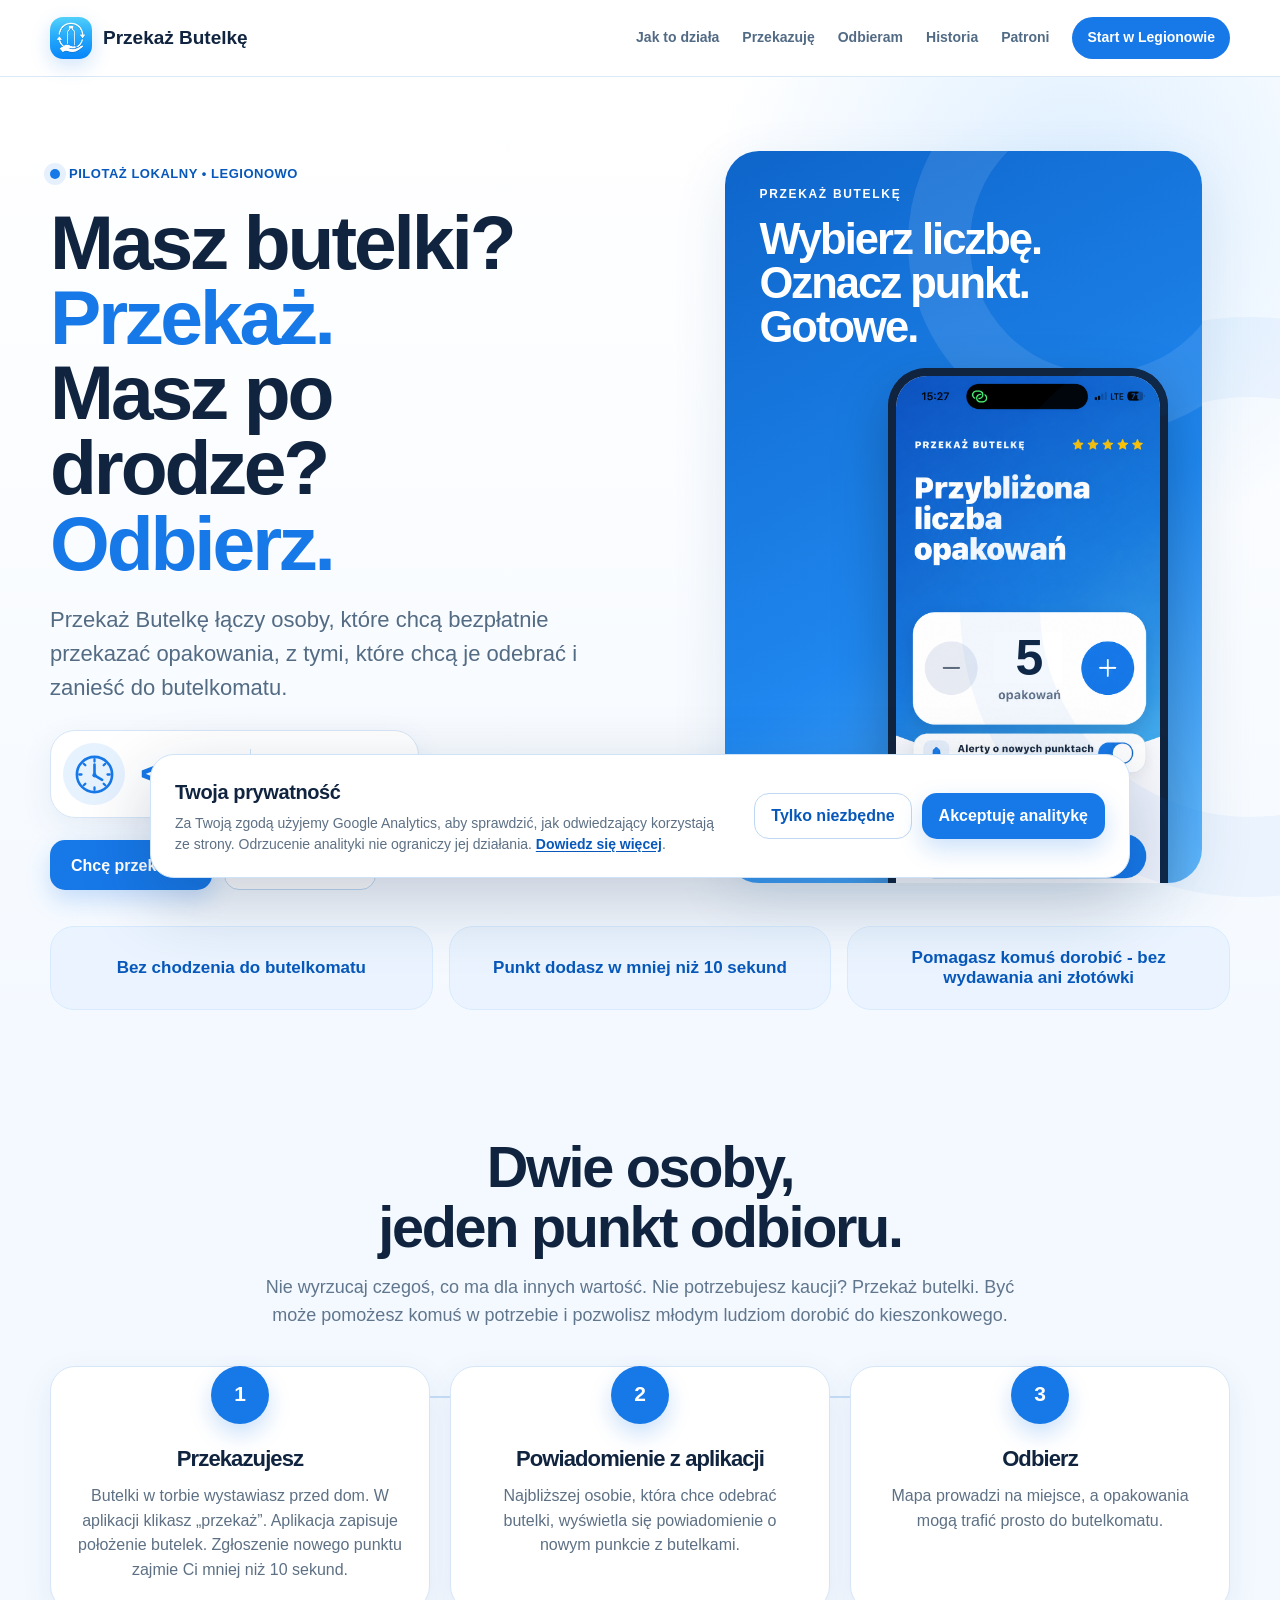
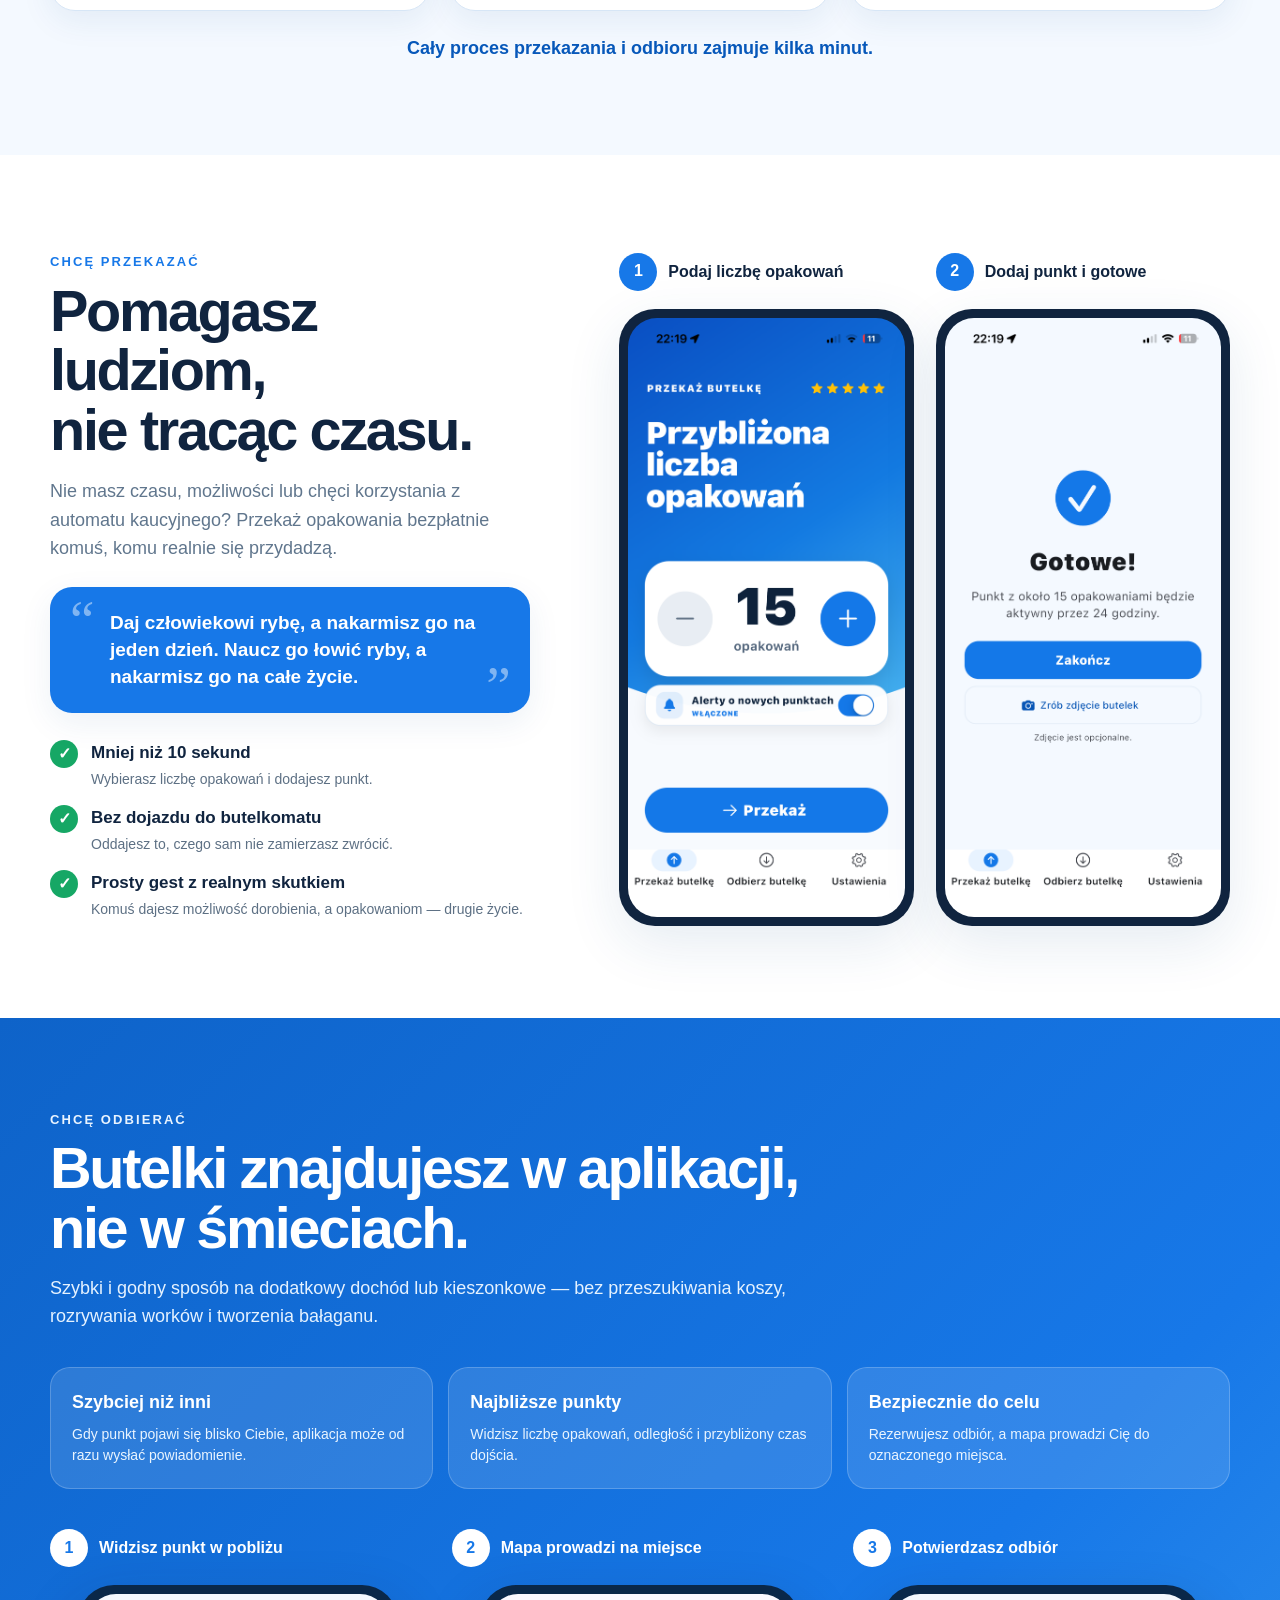
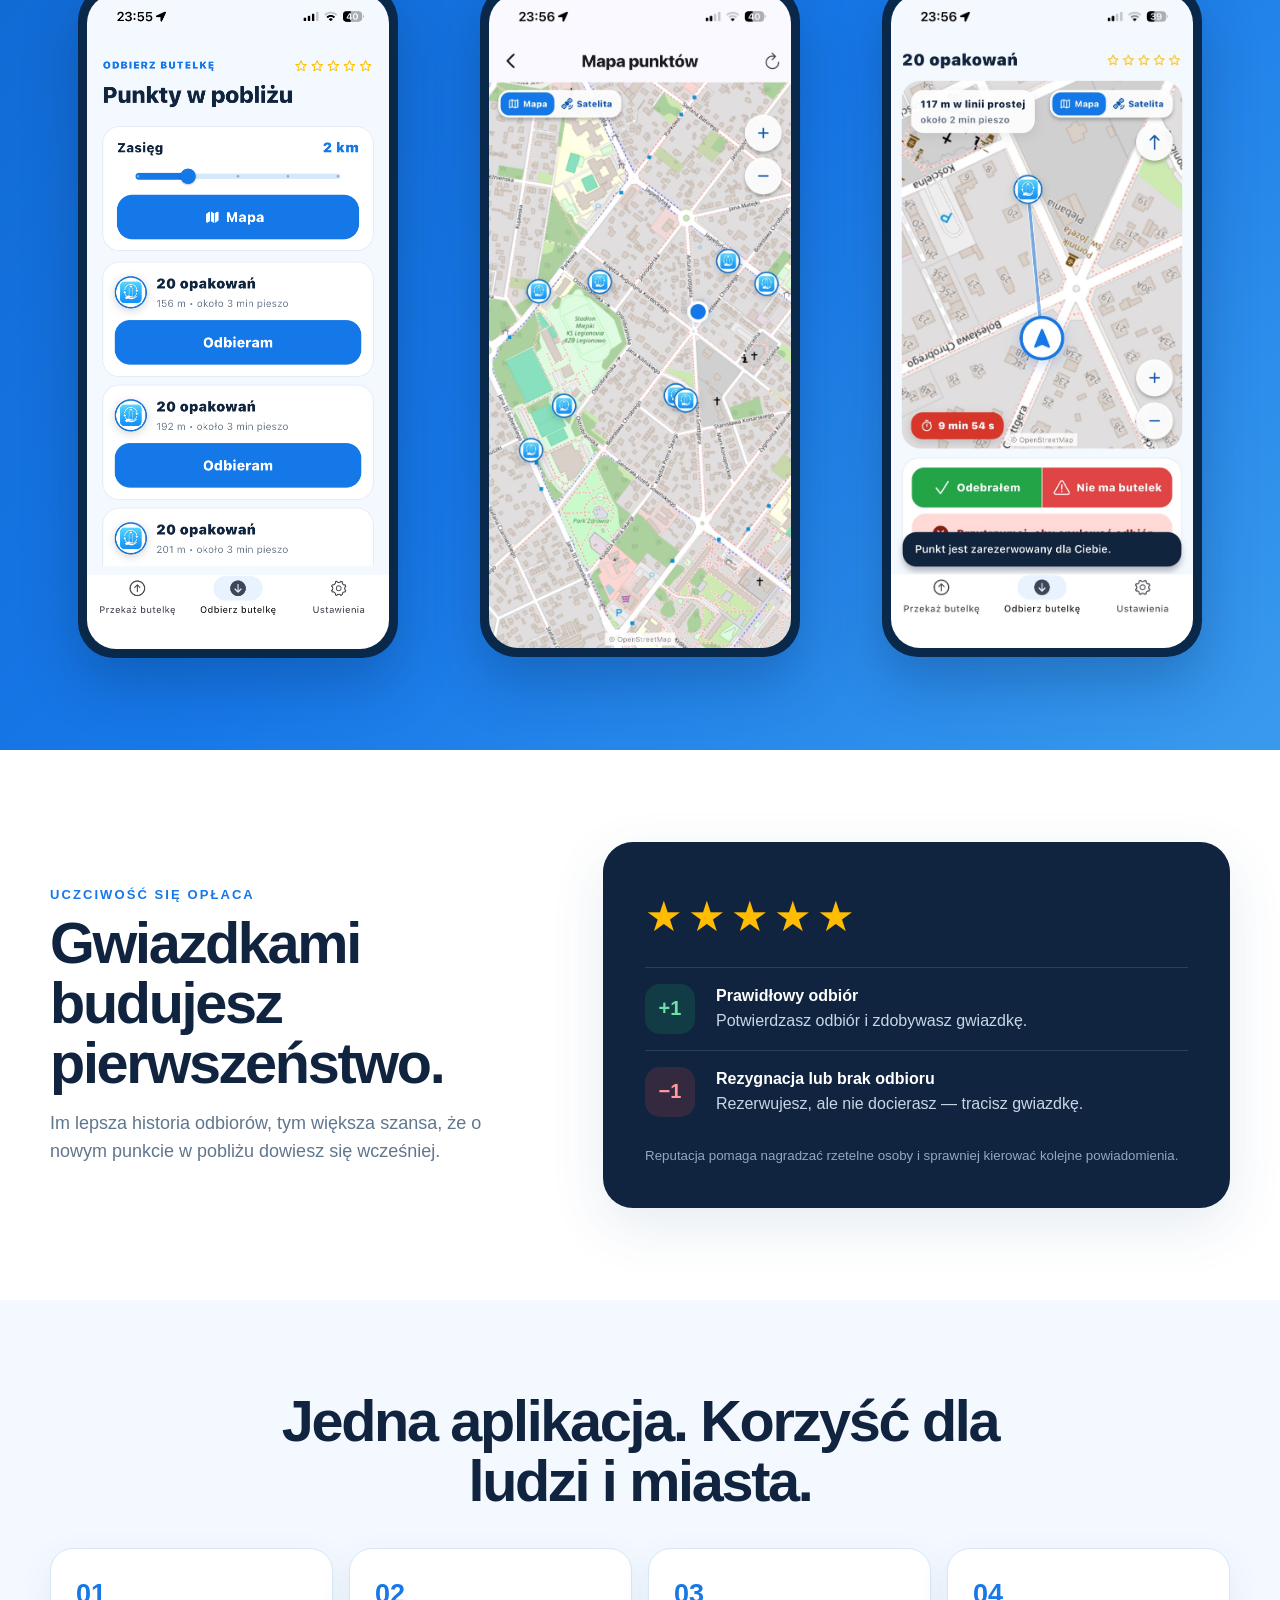
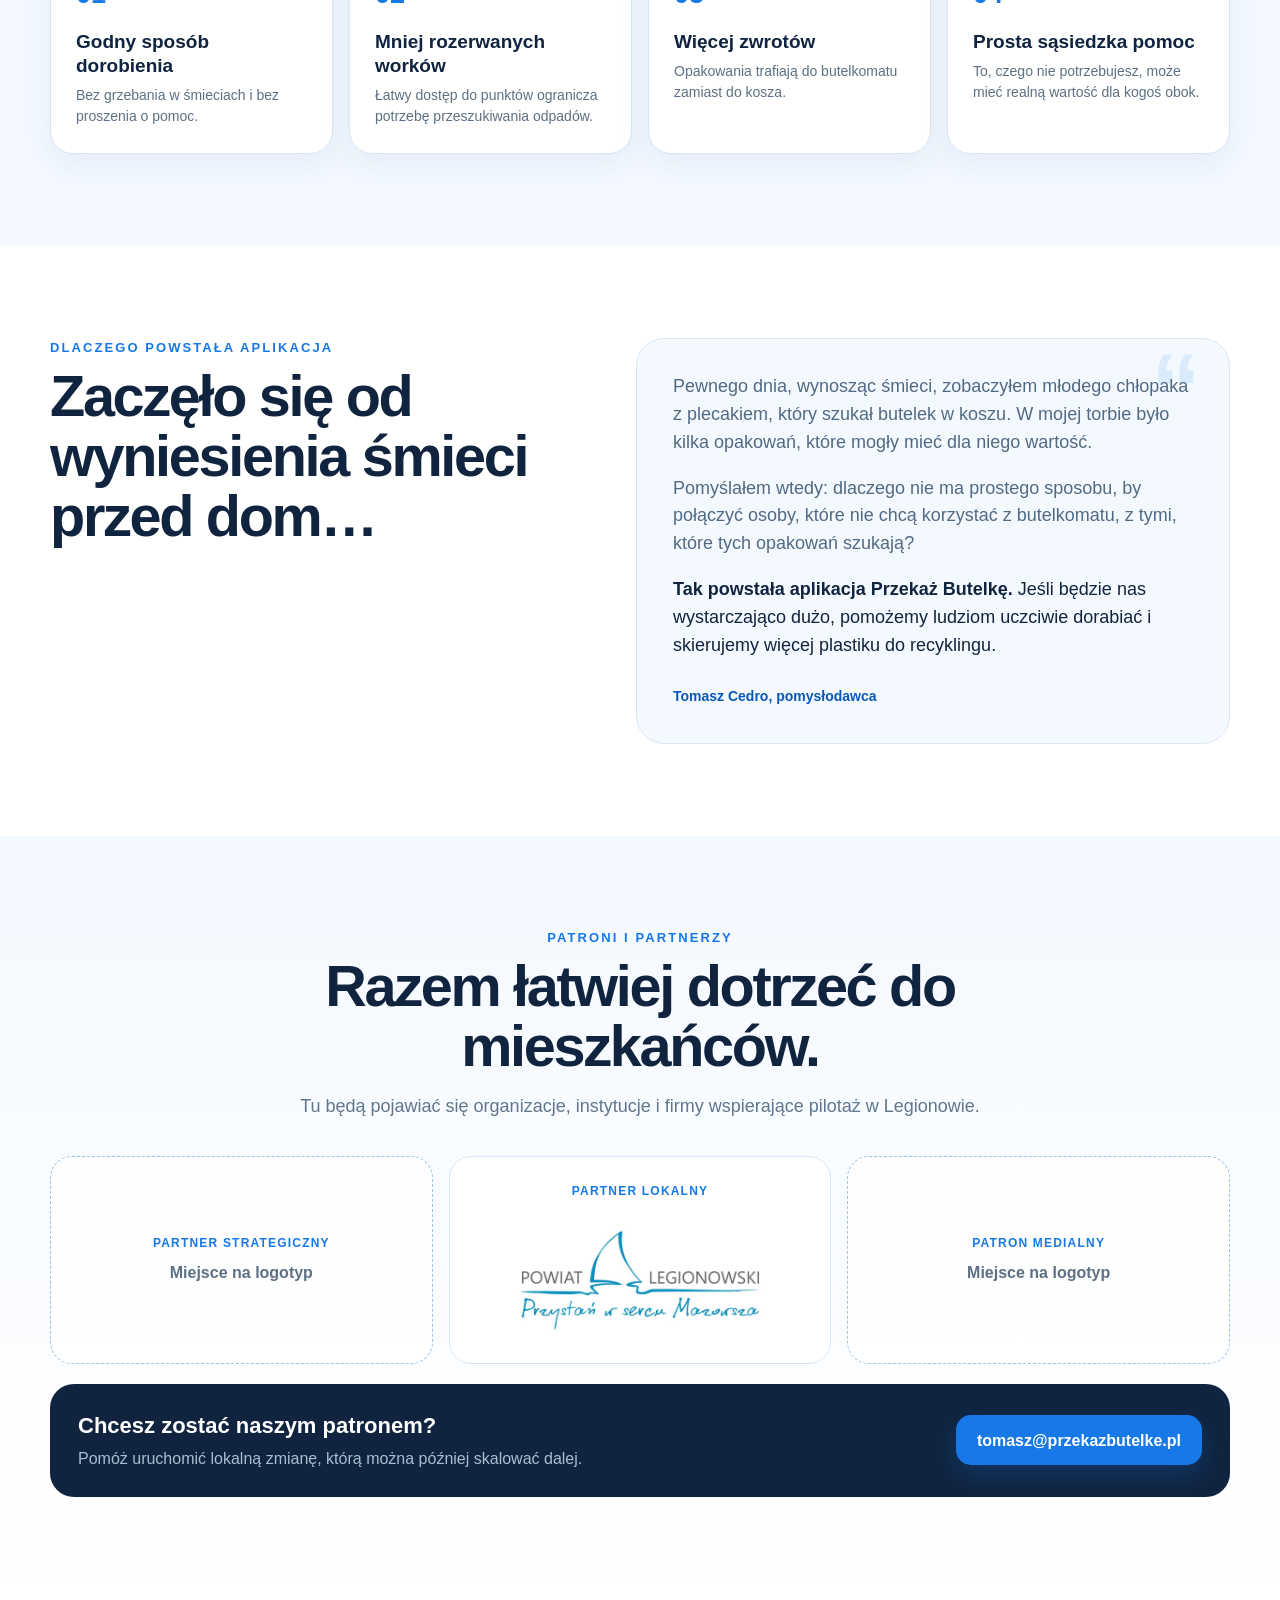
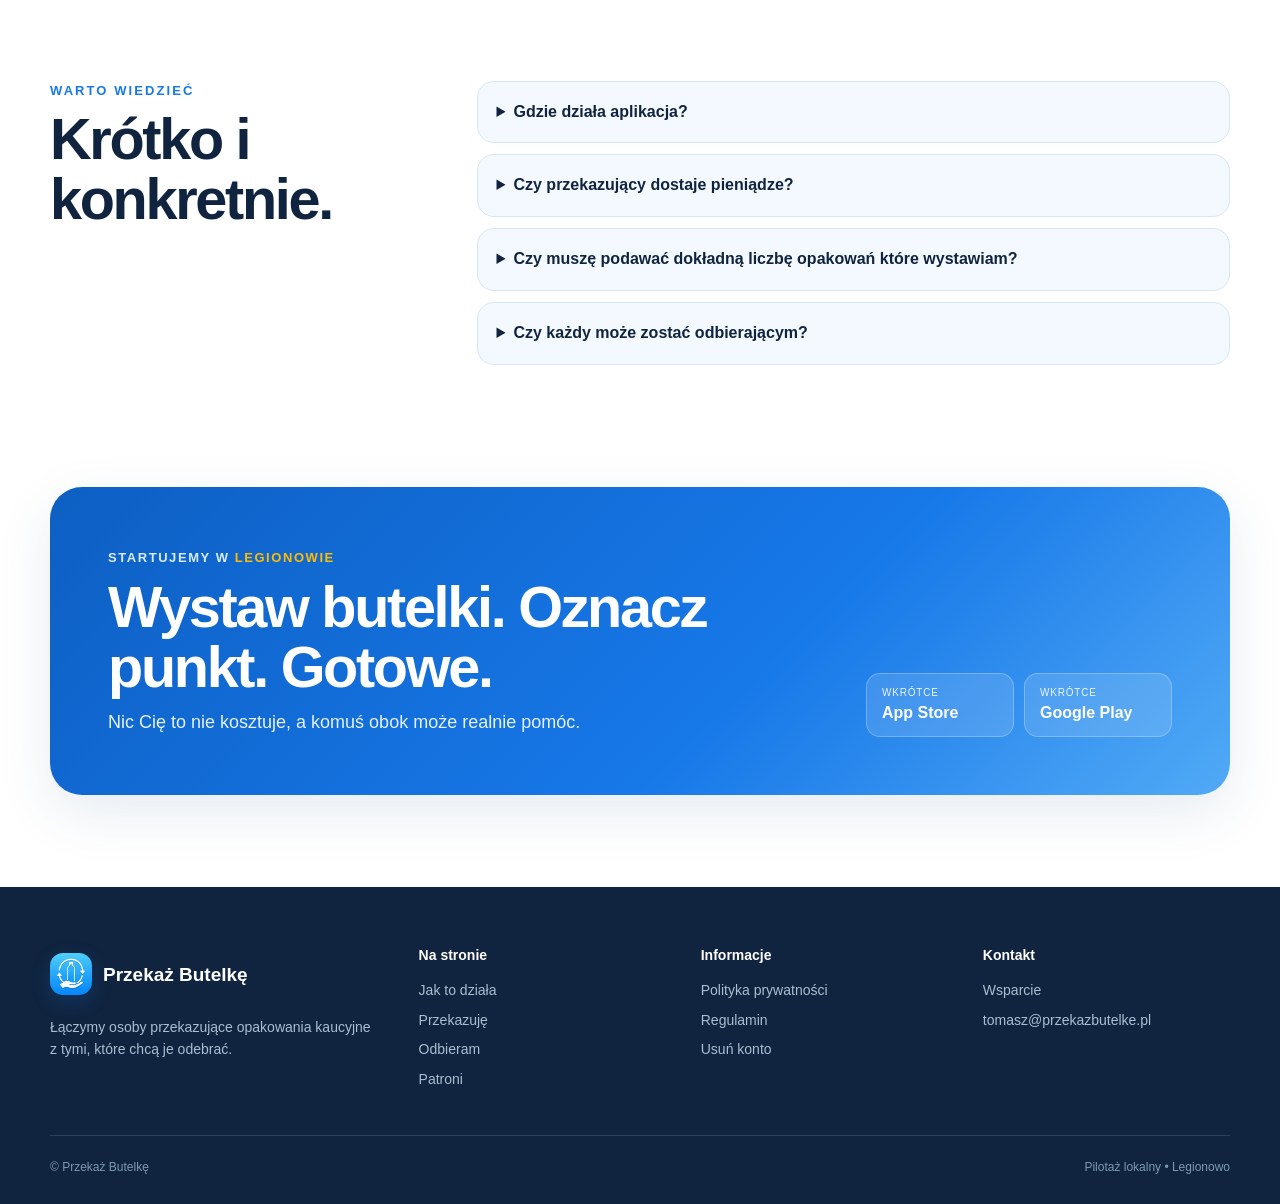
==== commit ea54be4f: "Usuń kropkę z nagłówka odbioru" ====
--- a/index.html
+++ b/index.html
@@ -121,7 +121,7 @@
         </article>
         <article class="step-card">
           <span class="step-number">3</span>
-          <h3>Odbierz.</h3>
+          <h3>Odbierz</h3>
           <p>Mapa prowadzi na miejsce, a opakowania mogą trafić prosto do butelkomatu.</p>
         </article>
       </div>
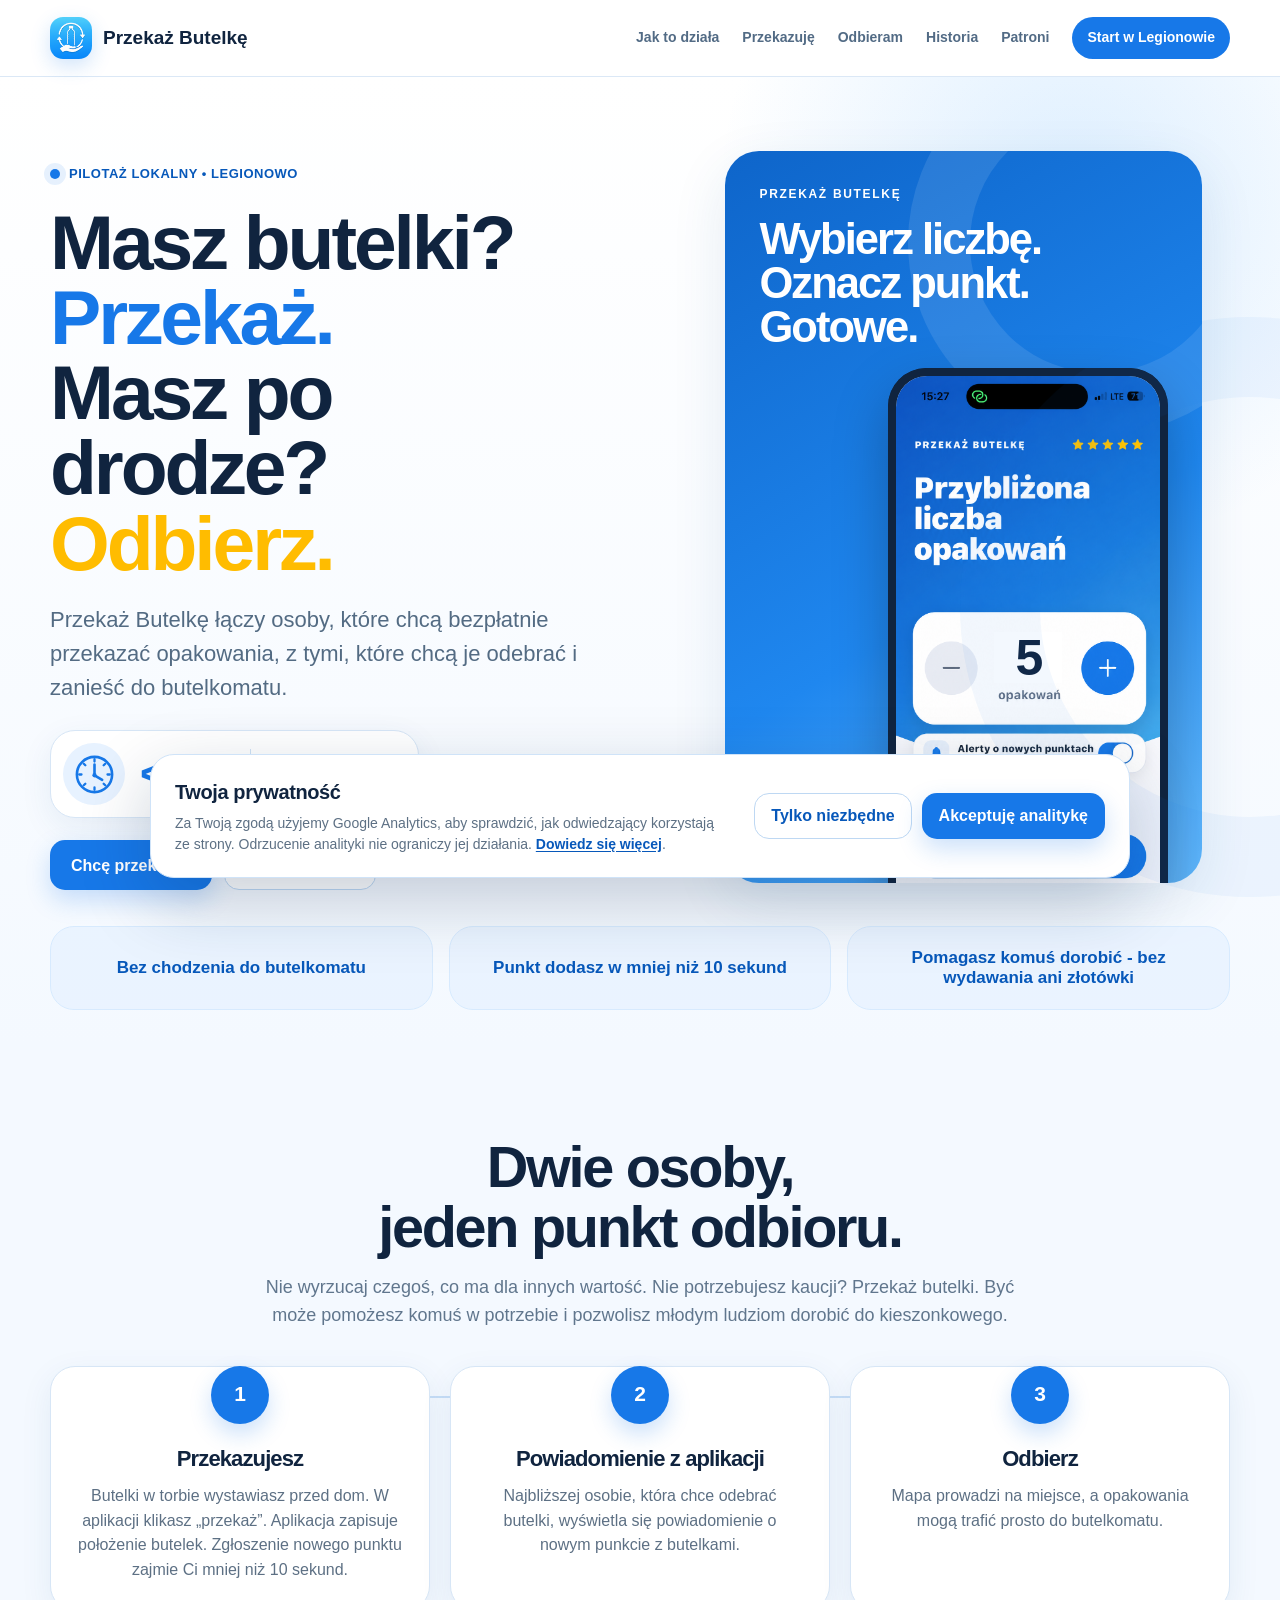
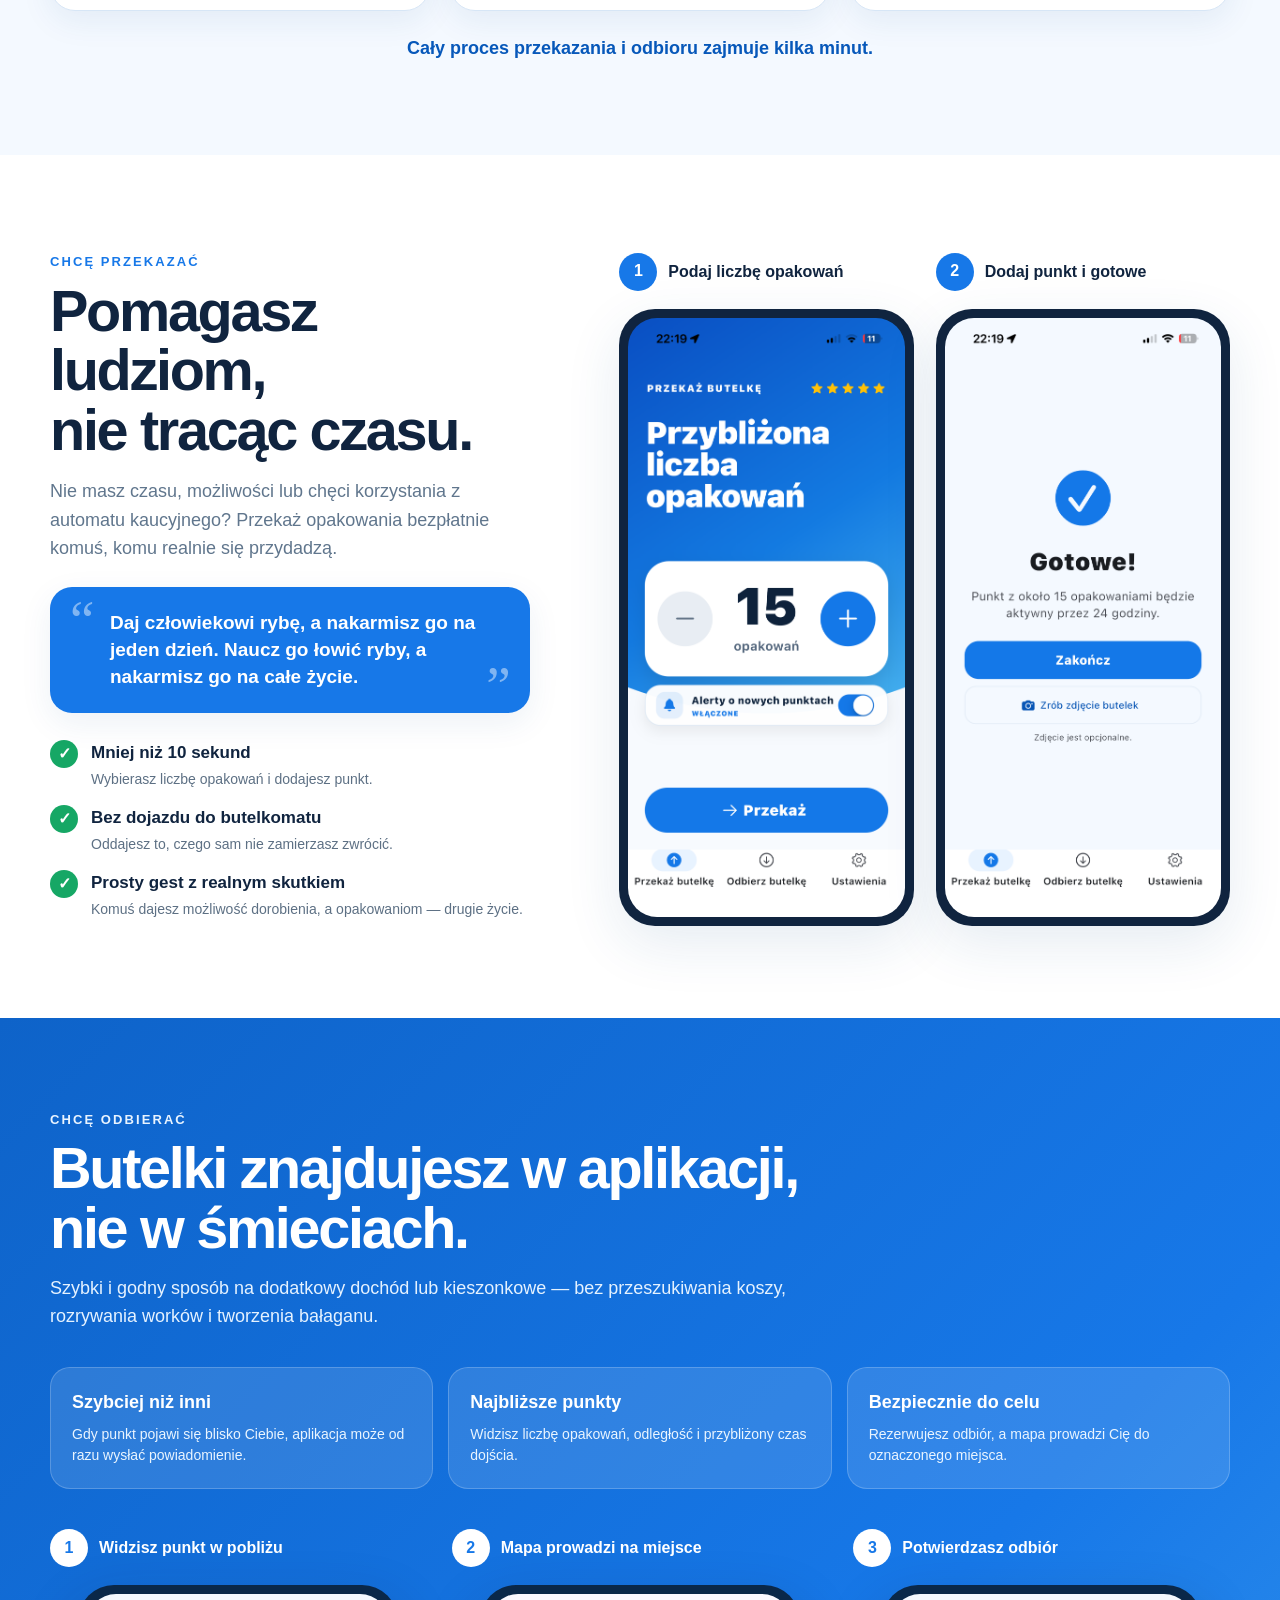
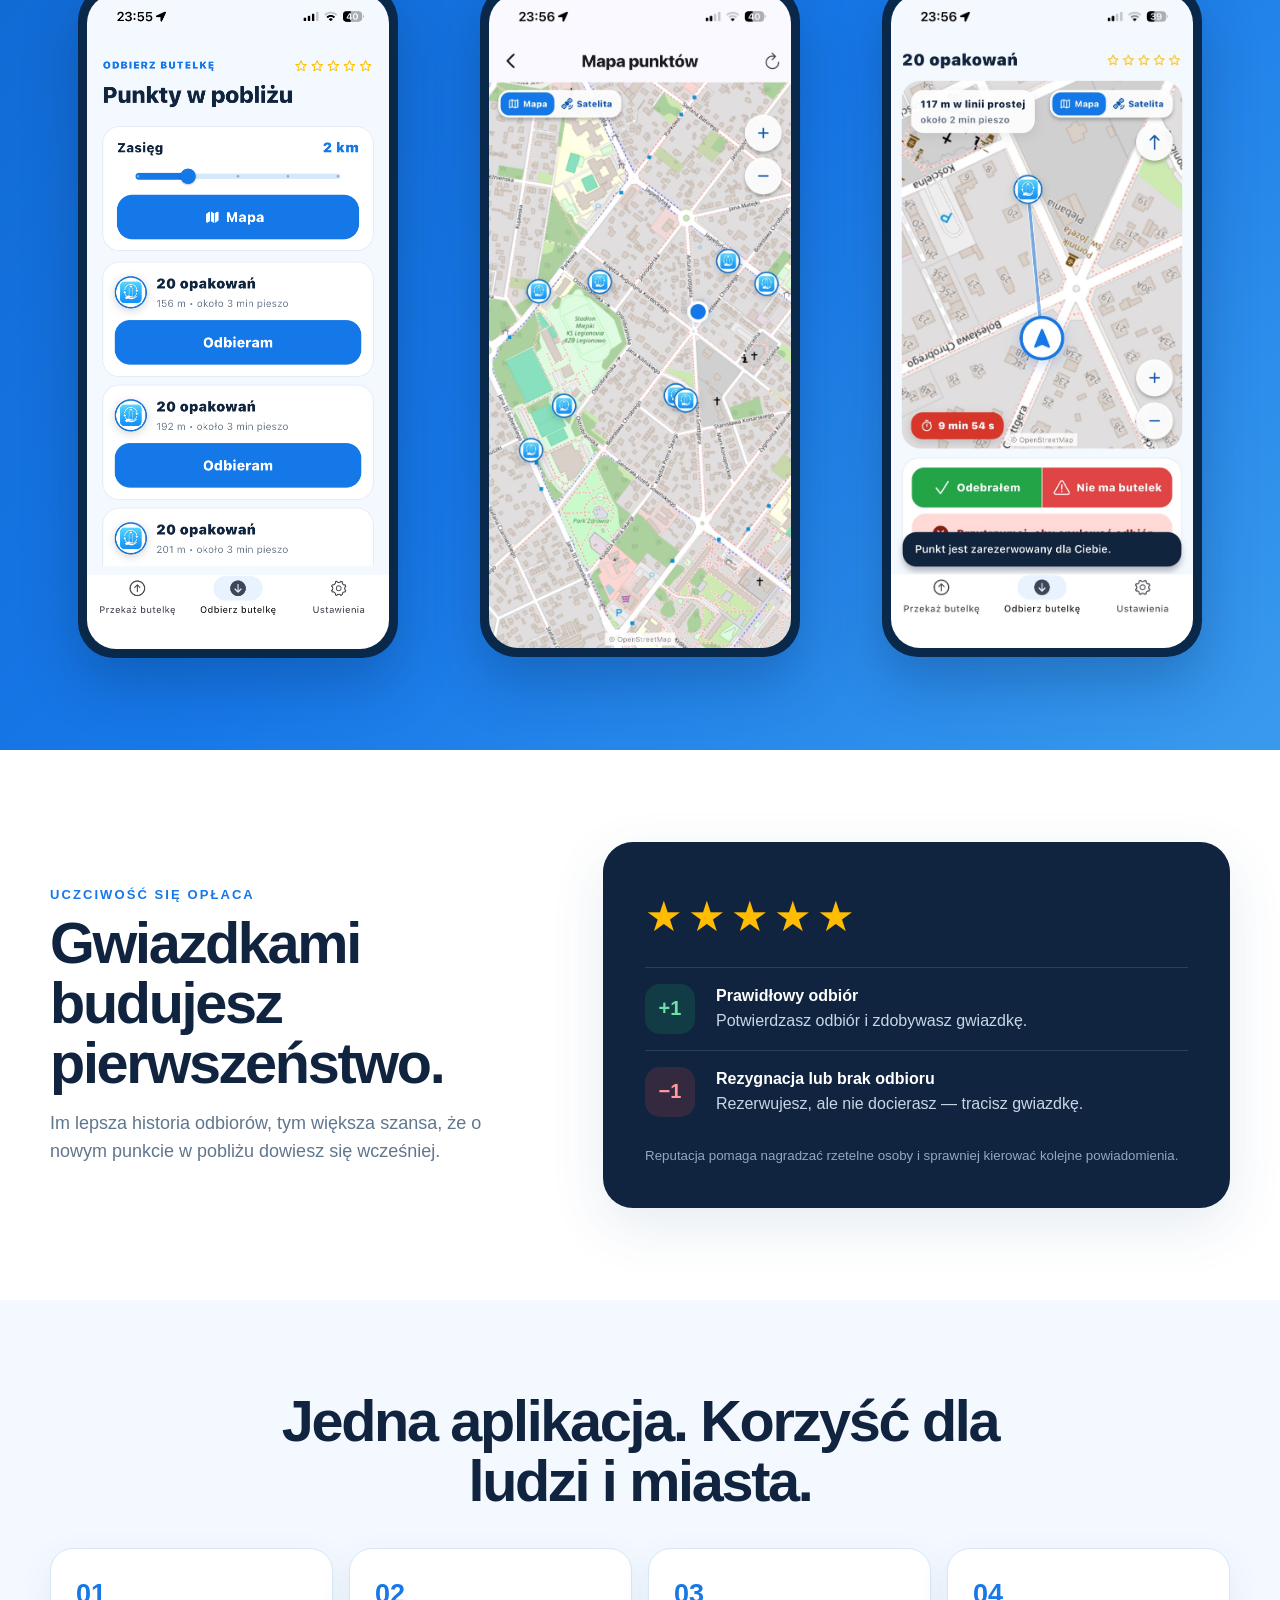
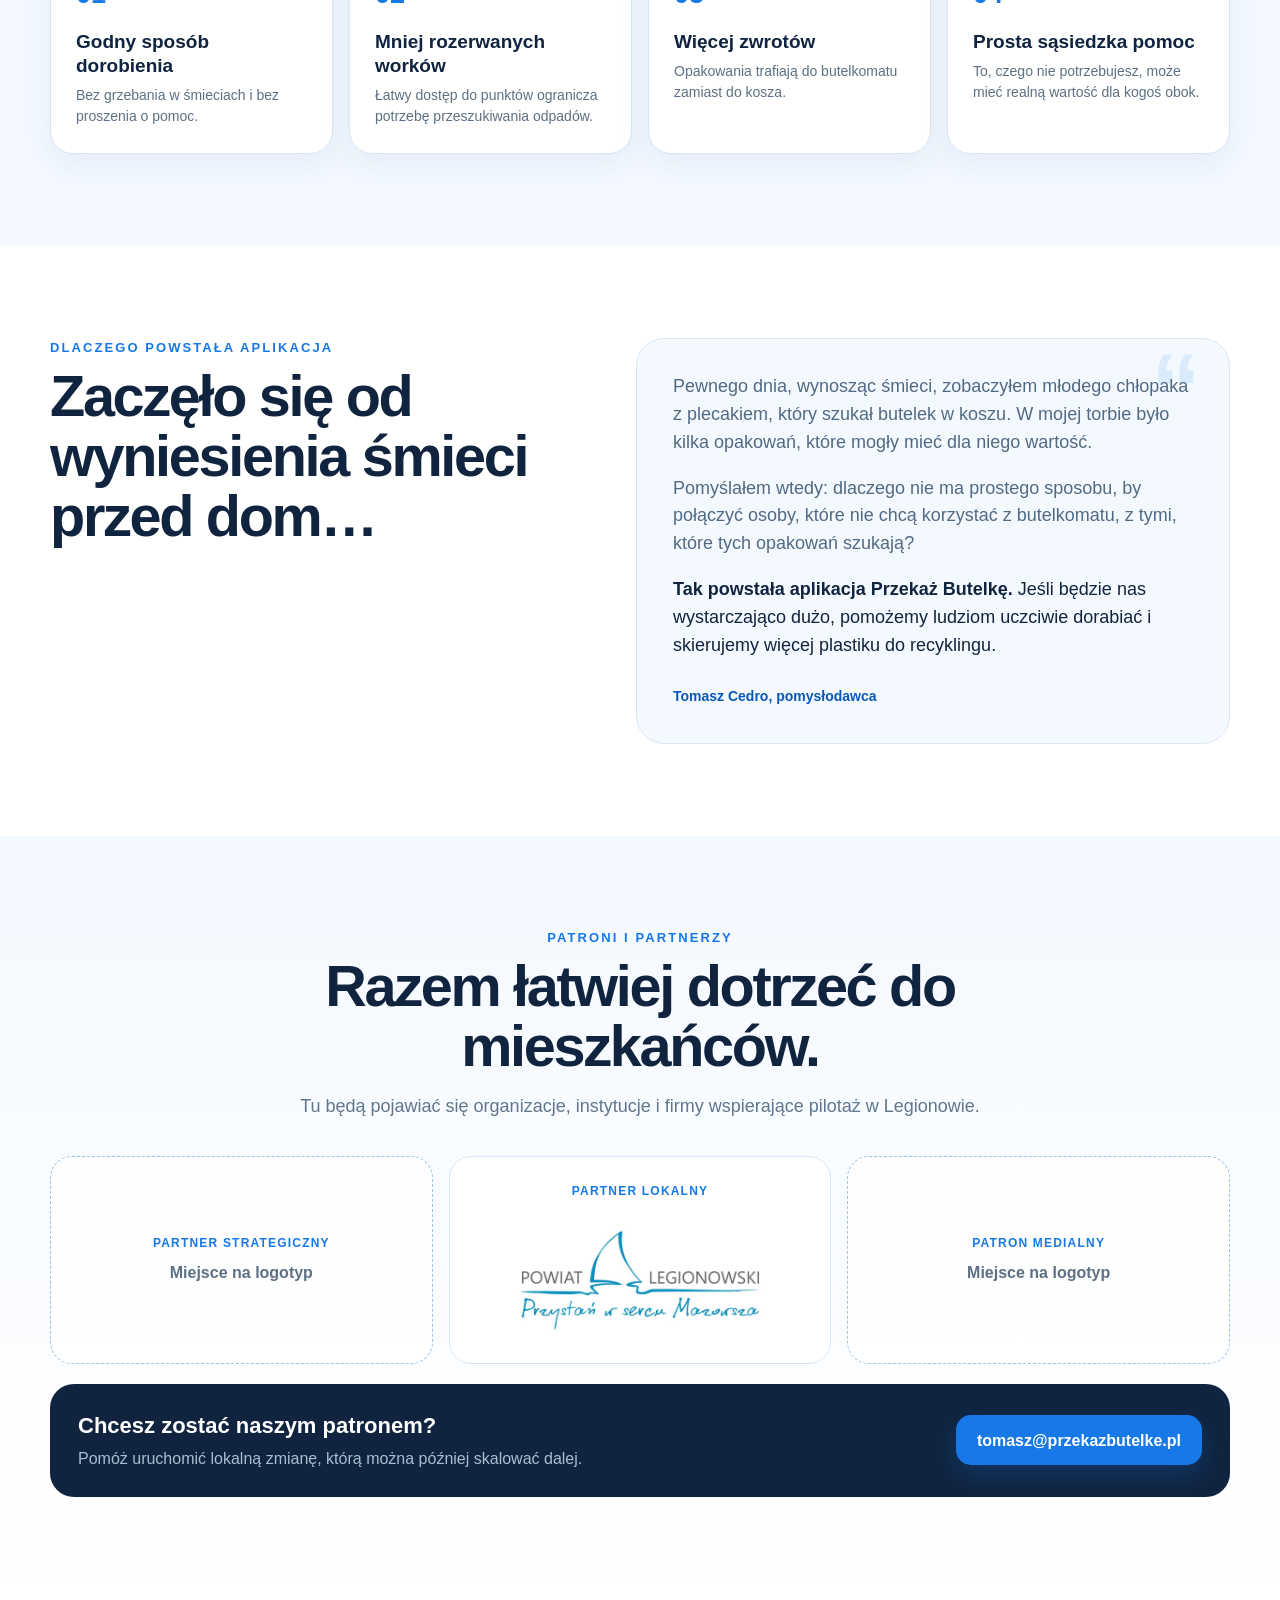
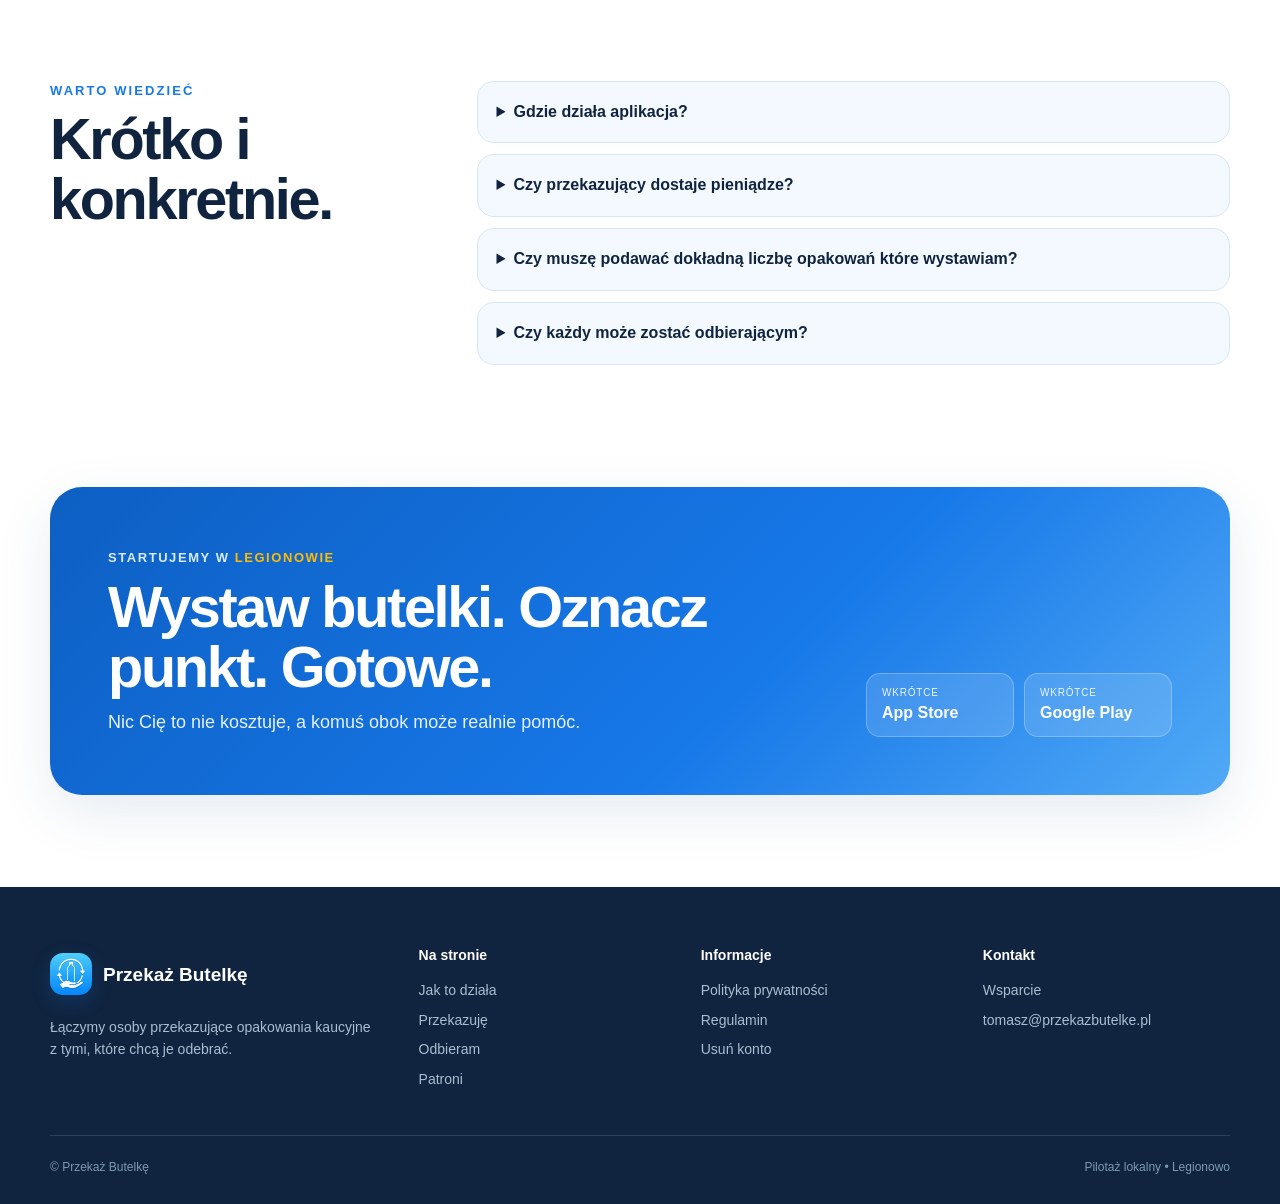
==== commit 926e32c8: "Wyróżnij odbiór żółtym kolorem" ====
--- a/index.html
+++ b/index.html
@@ -56,7 +56,7 @@
     <div class="container hero-grid">
       <div class="hero-copy">
         <div class="kicker"><span></span>Pilotaż lokalny • Legionowo</div>
-        <h1>Masz butelki? <em>Przekaż.</em><br>Masz po drodze? <em>Odbierz.</em></h1>
+        <h1>Masz butelki? <em>Przekaż.</em><br>Masz po drodze? <em class="hero-receive">Odbierz.</em></h1>
         <p class="hero-lead">Przekaż Butelkę łączy osoby, które chcą bezpłatnie przekazać opakowania, z tymi, które chcą je odebrać i zanieść do butelkomatu.</p>
         <div class="hero-time" aria-label="Dodanie punktu trwa mniej niż 10 sekund">
           <span class="hero-time-icon" aria-hidden="true">
--- a/assets/css/styles.css
+++ b/assets/css/styles.css
@@ -74,6 +74,7 @@
 h1, h2, h3 { color: var(--ink); letter-spacing: -.04em; }
 h1 { margin: 18px 0 22px; font-size: clamp(50px, 6vw, 78px); line-height: .98; }
 .hero h1 em { color: var(--blue); font-style: normal; }
+.hero h1 .hero-receive { color: var(--yellow); }
 .hero-lead { max-width: 650px; margin: 0 0 25px; font-size: clamp(18px, 1.75vw, 22px); color: #536b83; line-height: 1.55; }
 .hero-time { display: inline-flex; align-items: center; gap: 15px; padding: 12px 22px 12px 12px; margin-bottom: 22px; background: #fff; border: 1px solid var(--line); border-radius: 25px; box-shadow: var(--shadow-soft); }
 .hero-time-icon { flex: 0 0 auto; width: 62px; height: 62px; display: inline-flex; align-items: center; justify-content: center; background: var(--blue-soft); border-radius: 50%; }
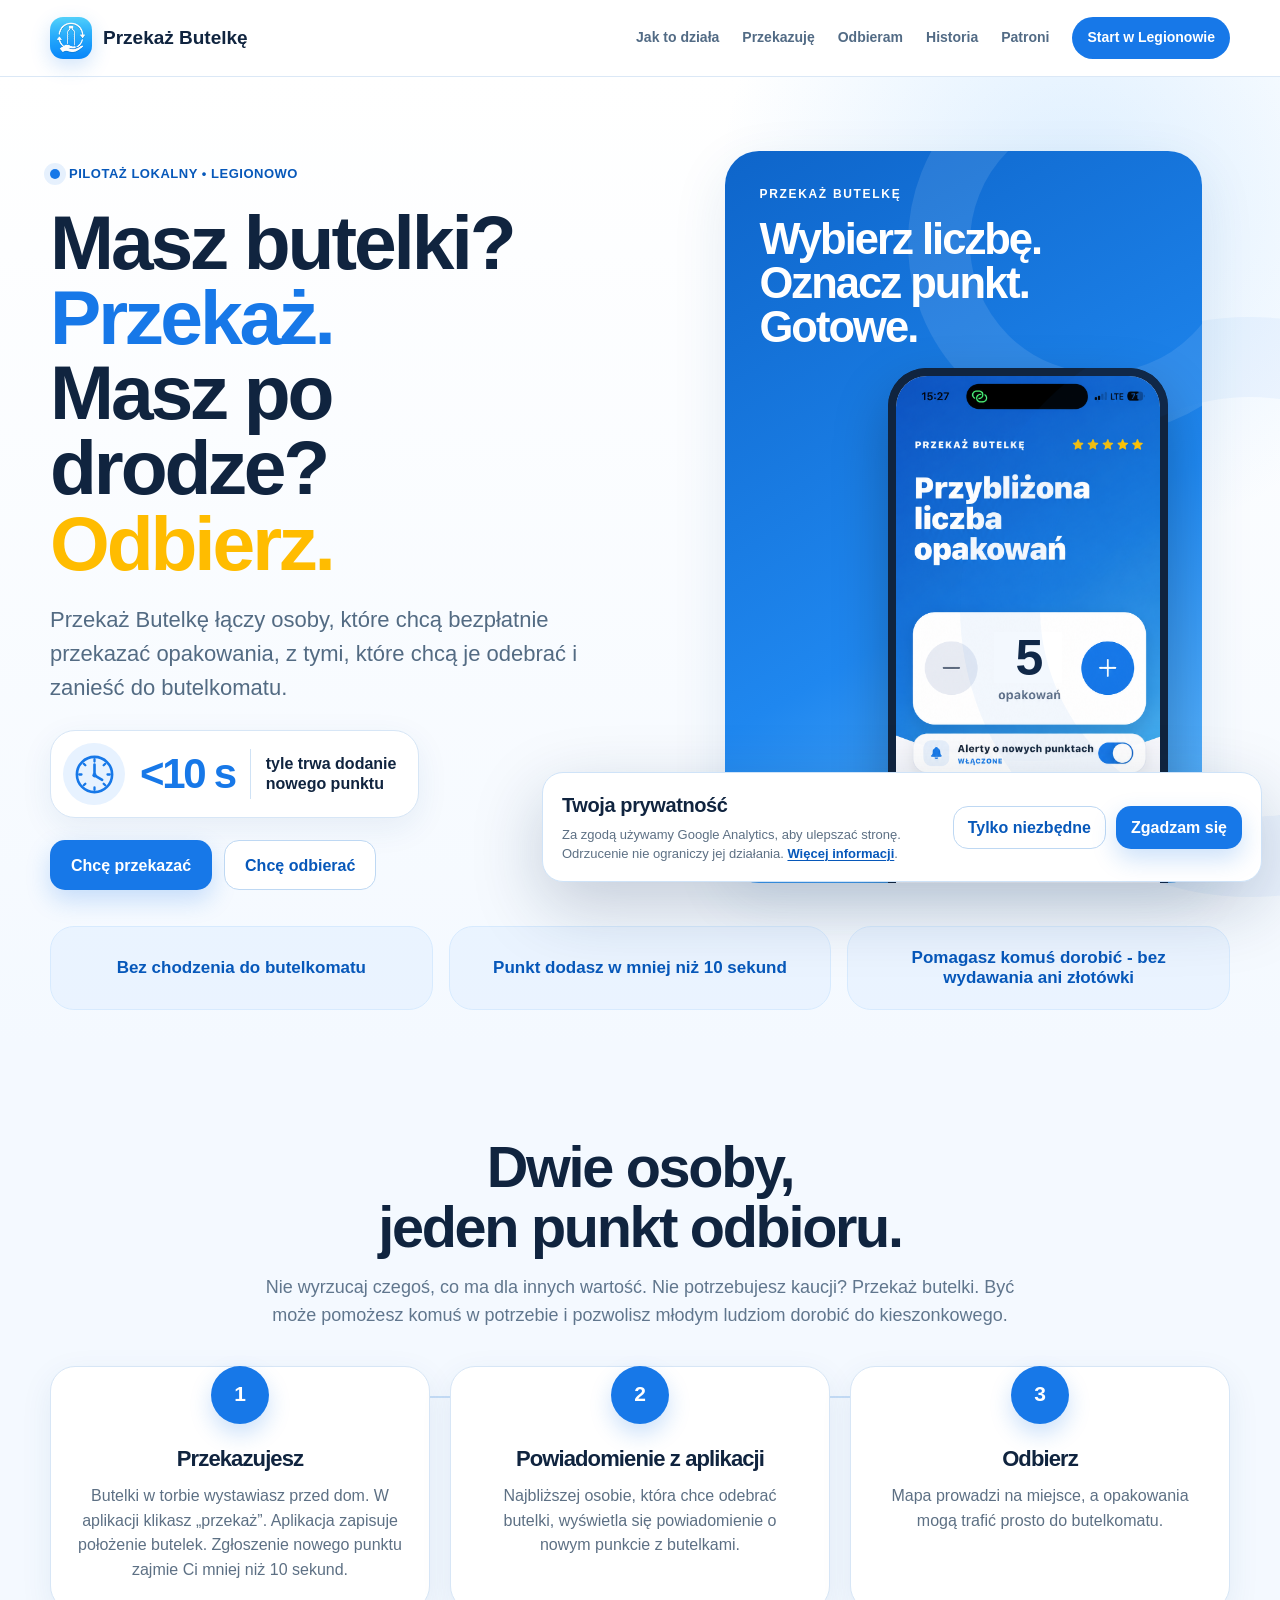
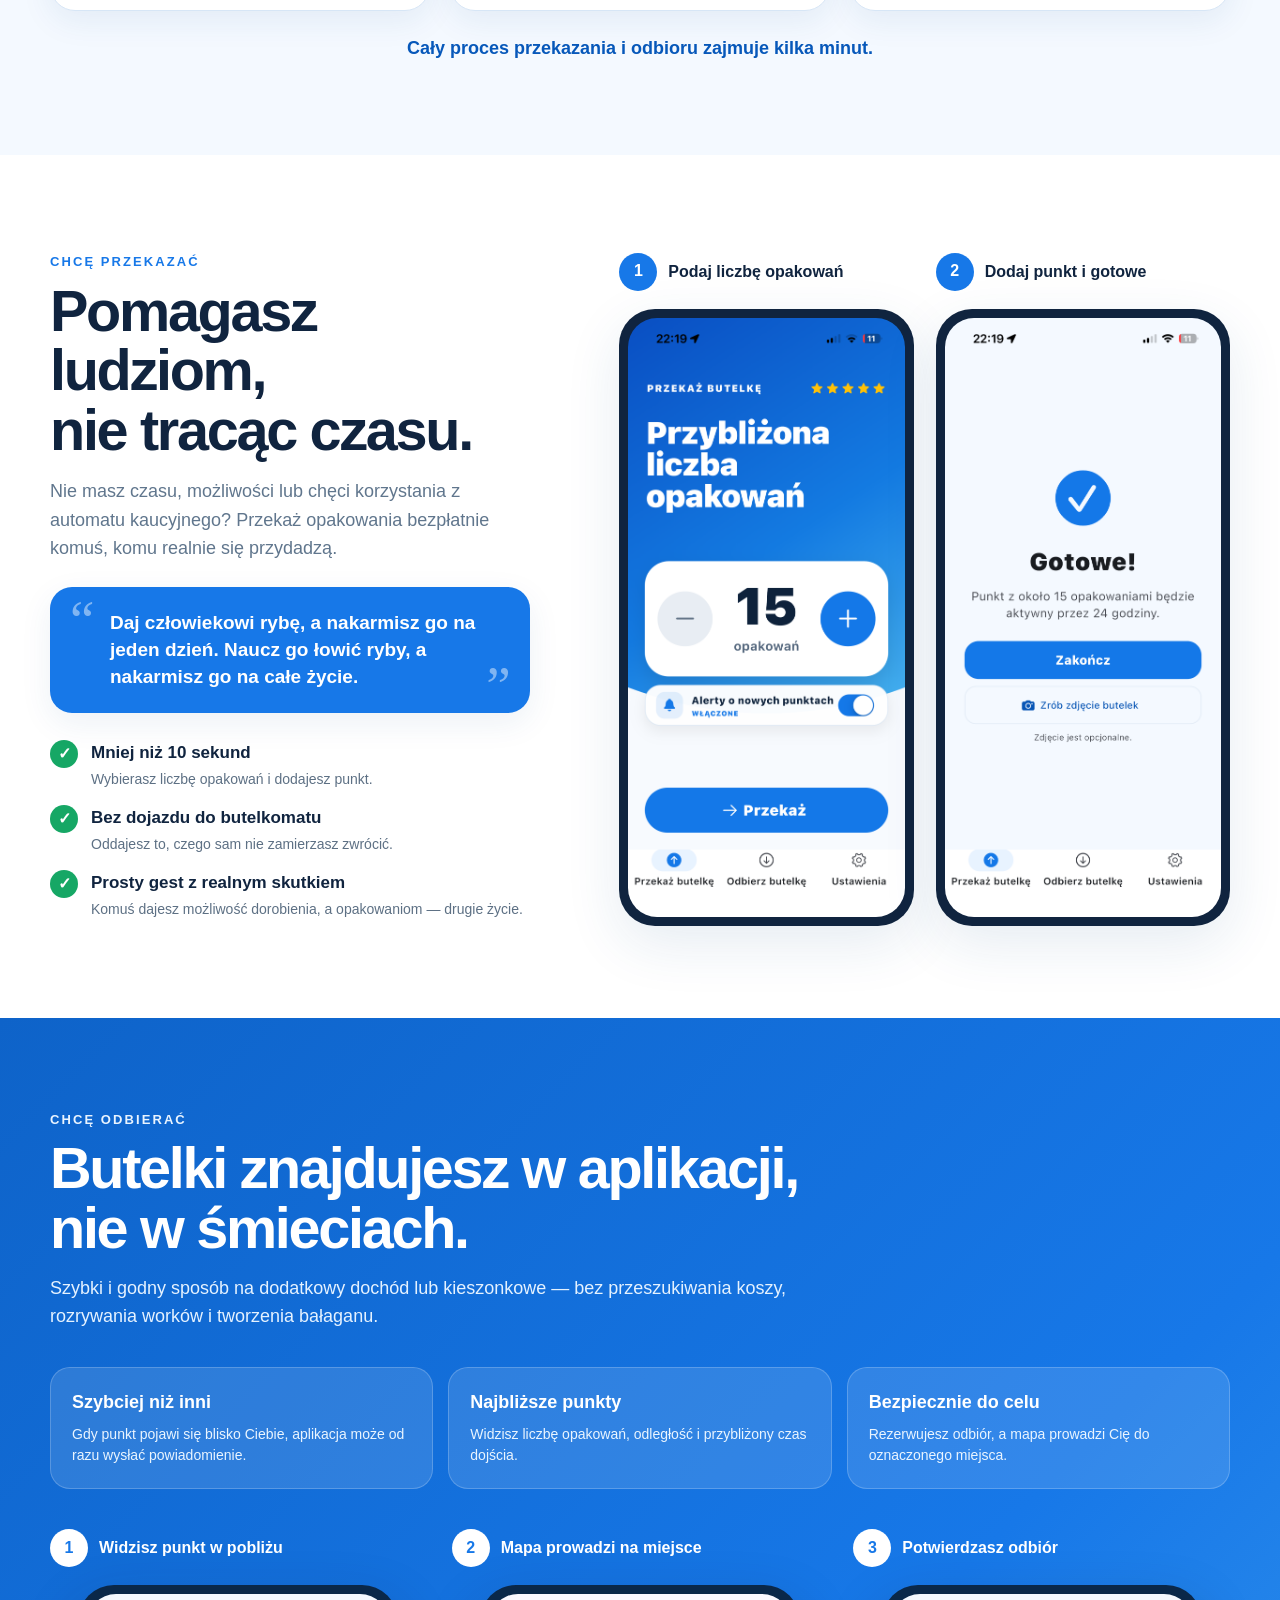
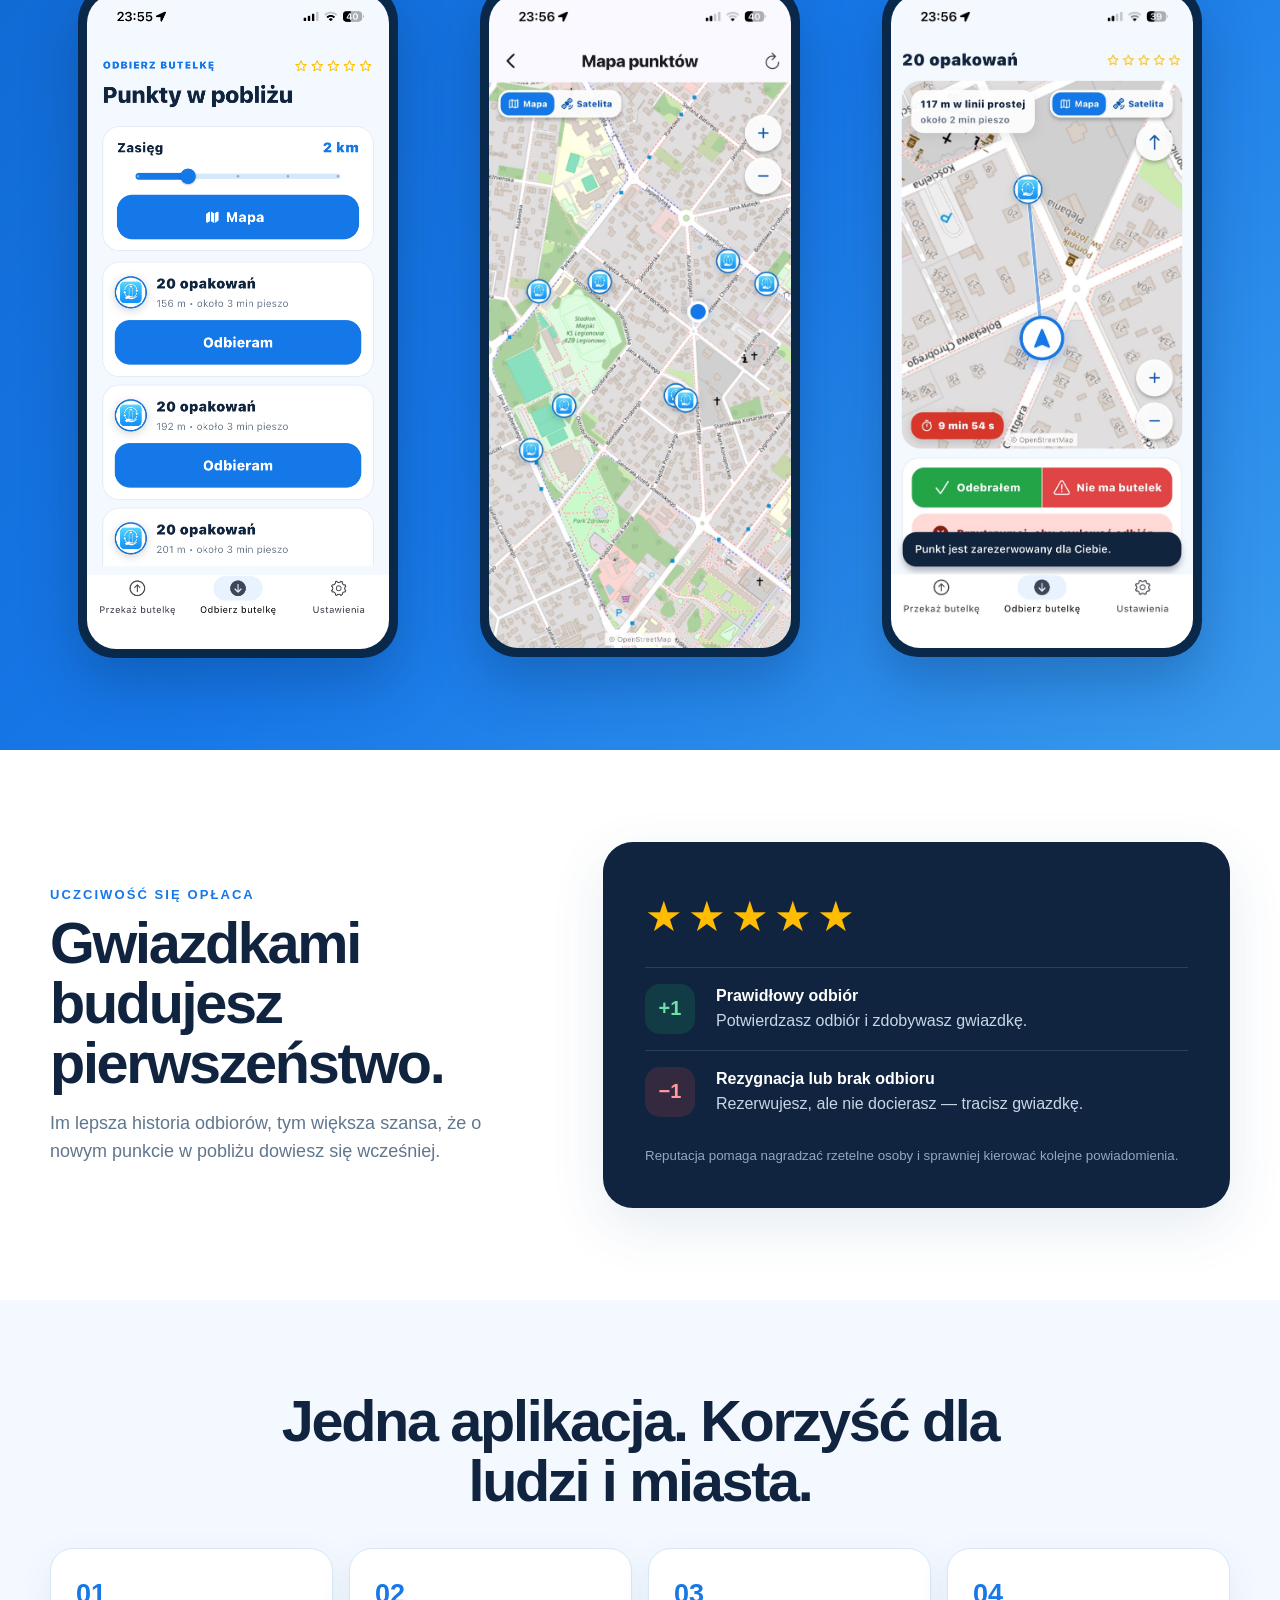
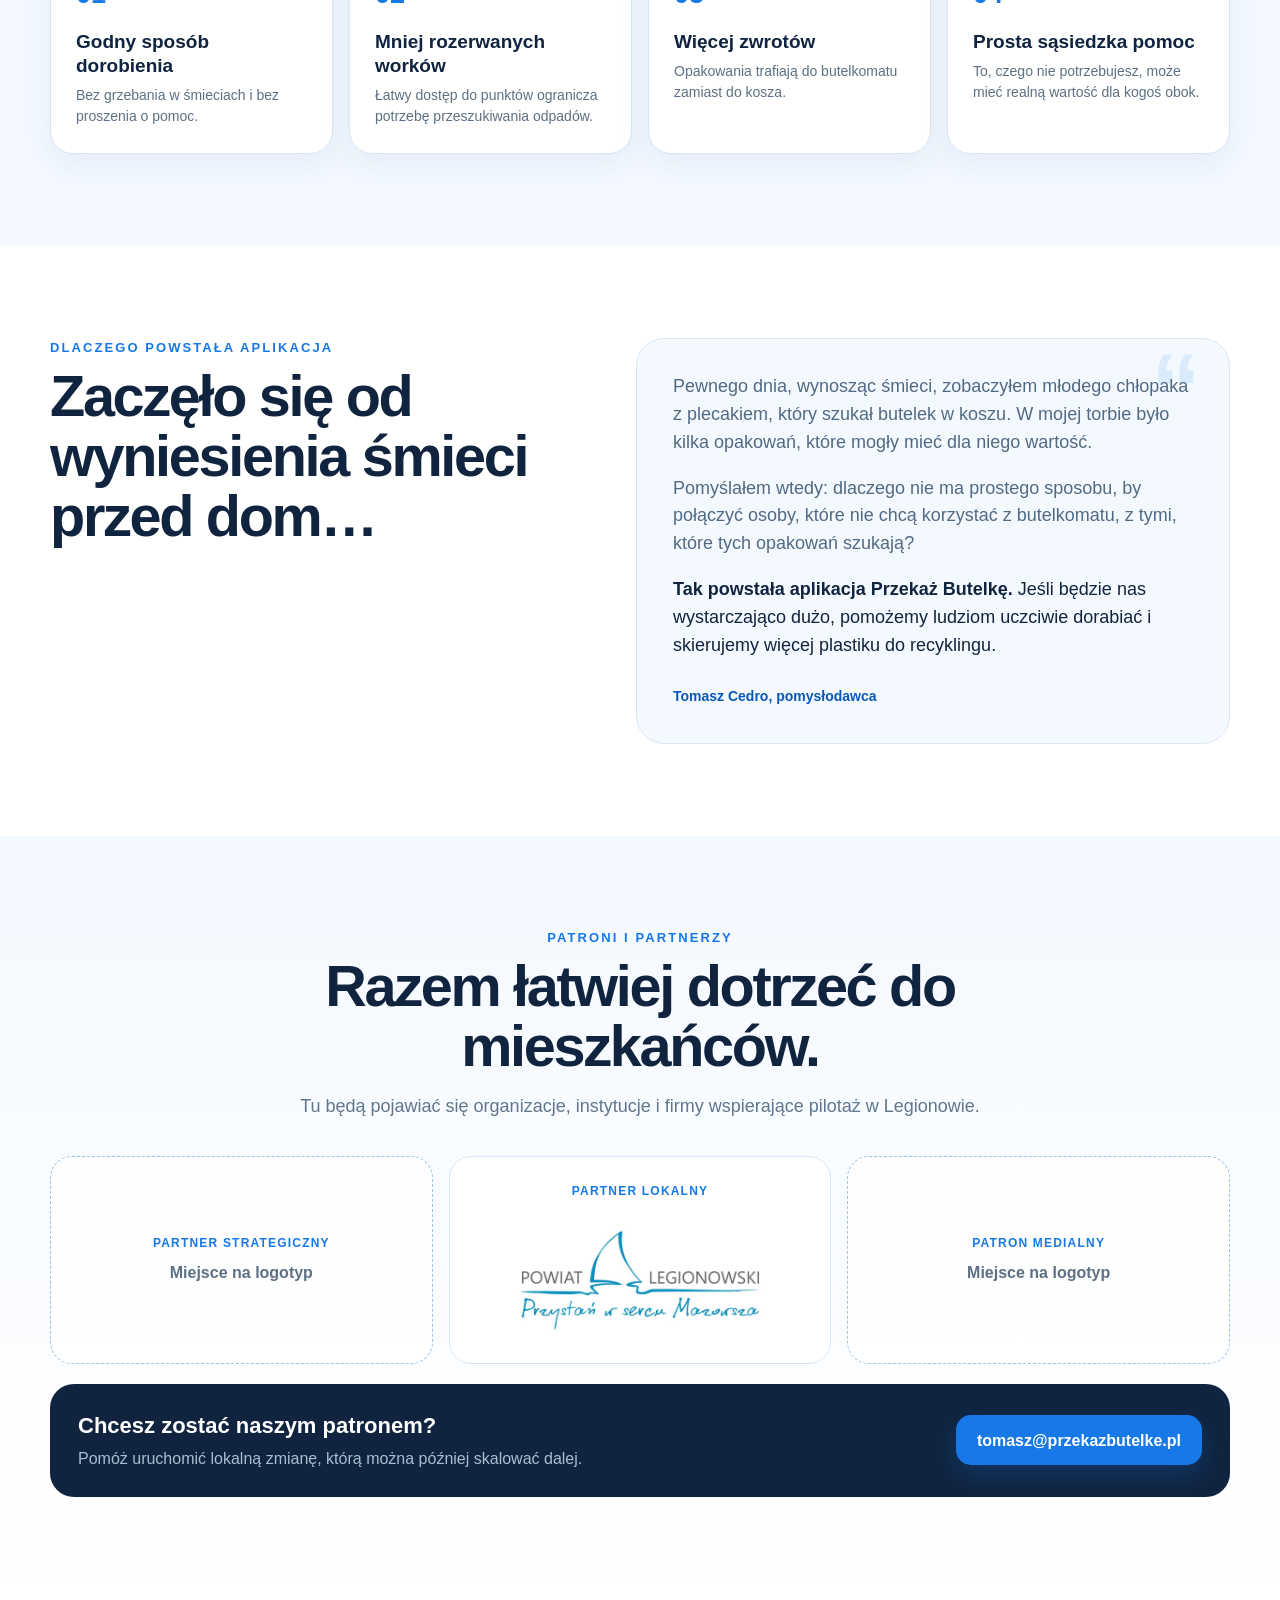
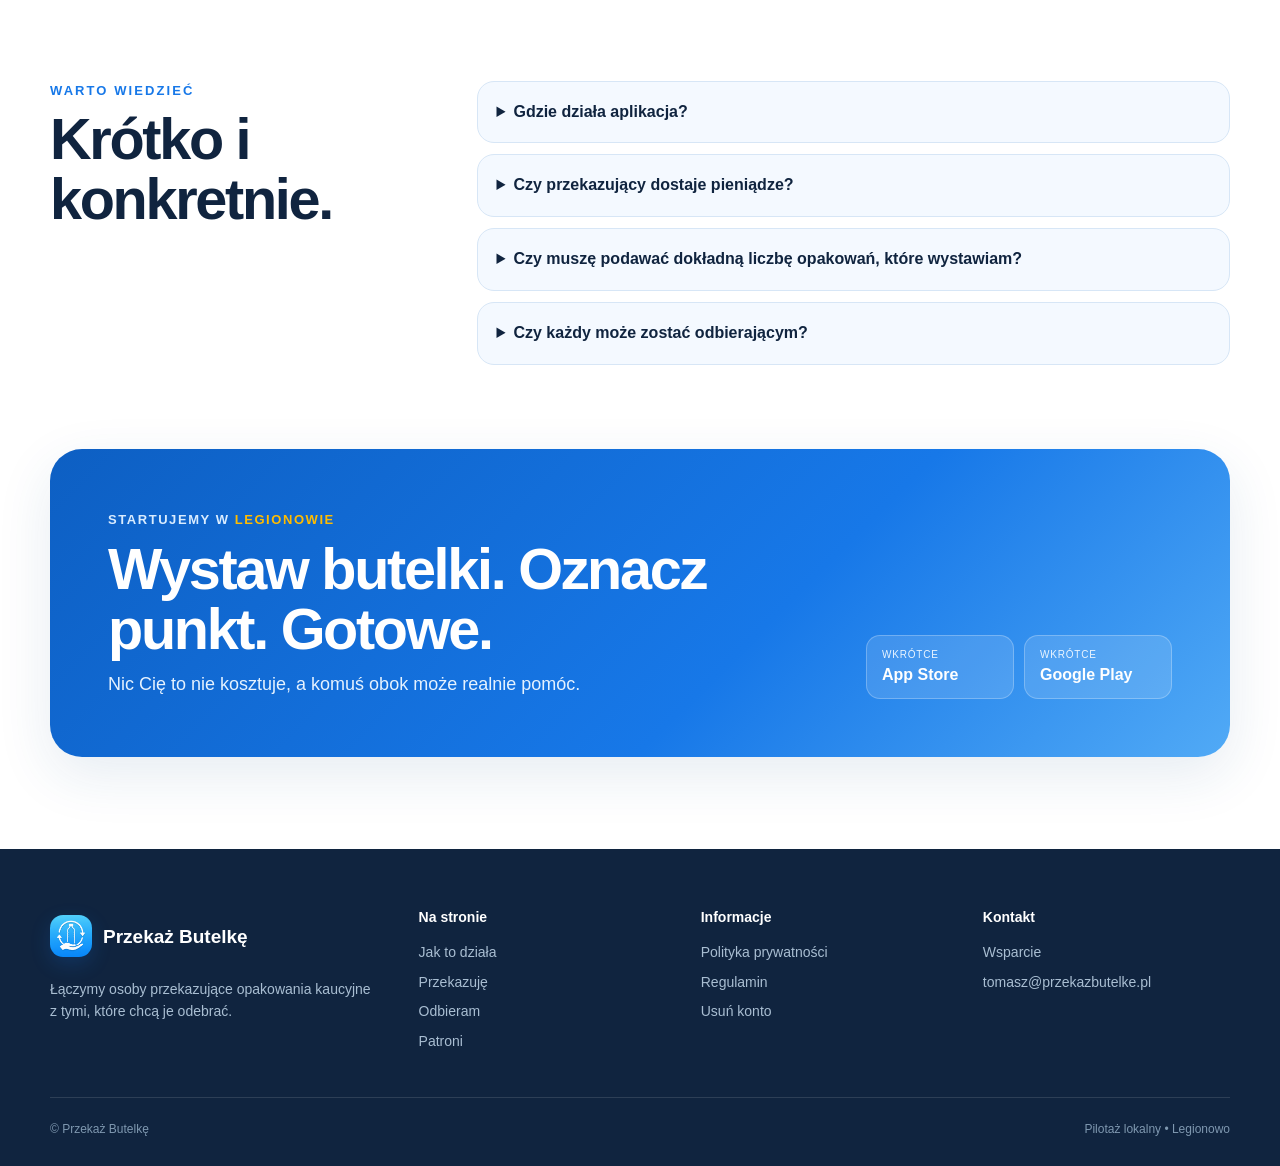
==== commit 545b4d24: "Popraw responsywny układ strony" ====
--- a/index.html
+++ b/index.html
@@ -184,6 +184,11 @@
           <div class="phone-frame"><img src="/assets/images/odbierajacy-aktywny.jpg" alt="Ekran aktywnego odbioru opakowań"></div>
         </figure>
       </div>
+      <div class="receiver-pagination" aria-label="Ekrany odbioru butelek">
+        <button type="button" data-receiver-slide="0" aria-label="Pokaż ekran 1" aria-current="true"></button>
+        <button type="button" data-receiver-slide="1" aria-label="Pokaż ekran 2"></button>
+        <button type="button" data-receiver-slide="2" aria-label="Pokaż ekran 3"></button>
+      </div>
     </div>
   </section>
 
@@ -263,7 +268,7 @@
       <div class="faq">
         <details><summary>Gdzie działa aplikacja?</summary><p>Pilotaż startuje w Legionowie. Zasięg będzie rozszerzany wraz z rozwojem lokalnej społeczności.</p></details>
         <details><summary>Czy przekazujący dostaje pieniądze?</summary><p>Nie. Opakowania przekazuje bezpłatnie. Korzyścią jest wygoda i satysfakcja z czynienia dobra dla kogoś innego.</p></details>
-        <details><summary>Czy muszę podawać dokładną liczbę opakowań które wystawiam?</summary><p>Nie. W aplikacji podajesz przybliżoną liczbę, aby odbierający wiedział, czego się spodziewać.</p></details>
+        <details><summary>Czy muszę podawać dokładną liczbę opakowań, które wystawiam?</summary><p>Nie. W aplikacji podajesz przybliżoną liczbę, aby odbierający wiedział, czego się spodziewać.</p></details>
         <details><summary>Czy każdy może zostać odbierającym?</summary><p>Tak. Każdy może zostać odbierającym, niezależnie od tego, czy kiedykolwiek przekazywał butelki. Nie trzeba dodatkowo się rejestrować — wystarczy włączyć powiadomienia o nowych butelkach.</p></details>
       </div>
     </div>
@@ -298,6 +303,6 @@
   </div>
   <div class="container footer-bottom"><span>© Przekaż Butelkę</span><span>Pilotaż lokalny • Legionowo</span></div>
 </footer>
-<script src="/assets/js/main.js?v=5"></script>
+<script src="/assets/js/main.js?v=6"></script>
 </body>
 </html>
--- a/assets/css/styles.css
+++ b/assets/css/styles.css
@@ -178,6 +178,7 @@
 .receiver-benefits strong { color: #fff; font-size: 18px; }
 .receiver-benefits p { margin: 7px 0 0; color: #eaf5ff; font-size: 14px; }
 .receiver-flow { display: grid; grid-template-columns: repeat(3, 1fr); gap: 25px; }
+.receiver-pagination { display: none; }
 .flow-screen figcaption { color: #fff; }
 .flow-screen figcaption span { background: #fff; color: var(--blue); }
 .flow-screen .phone-frame { max-width: 320px; margin: 0 auto; background: #0a2849; box-shadow: 0 24px 55px rgba(0, 37, 79, .28); }
@@ -220,15 +221,17 @@
 .patron-cta strong { color: #fff; font-size: 22px; }
 .patron-cta p { margin: 4px 0 0; color: #a9bed3; }
 
-.faq-section { background: #fff; }
+.faq-section { padding-bottom: 64px; background: #fff; }
 .faq-grid { display: grid; grid-template-columns: .62fr 1.38fr; gap: clamp(35px, 7vw, 88px); }
 .faq { display: grid; gap: 11px; }
 .faq details { background: var(--blue-pale); border: 1px solid var(--line); border-radius: 17px; padding: 0 19px; }
 .faq summary { cursor: pointer; padding: 18px 34px 18px 0; color: var(--ink); font-weight: 800; }
+.faq summary:focus { outline: none; }
+.faq summary:focus-visible { outline: 3px solid rgba(23,120,232,.32); outline-offset: -4px; border-radius: 13px; }
 .faq p { margin: 0 0 19px; color: var(--muted); }
 .faq a, .legal a { color: var(--blue-dark); font-weight: 800; text-decoration: underline; text-decoration-thickness: 1px; text-underline-offset: 3px; }
 
-.cta-section { padding-top: 30px; background: #fff; }
+.cta-section { padding-top: 20px; background: #fff; }
 .cta { display: flex; align-items: flex-end; justify-content: space-between; gap: 35px; padding: clamp(32px, 5vw, 58px); overflow: hidden; background: linear-gradient(135deg, #0d5fc3, #1778e8 60%, #51aaf6); border-radius: 32px; box-shadow: var(--shadow); }
 .cta-kicker { color: #d9ecff; font-size: 13px; font-weight: 900; letter-spacing: .12em; text-transform: uppercase; }
 .cta-kicker strong { color: var(--yellow); }
@@ -251,12 +254,12 @@
 .footer-bottom { display: flex; justify-content: space-between; gap: 20px; flex-wrap: wrap; margin-top: 36px; padding-top: 22px; border-top: 1px solid rgba(255,255,255,.12); color: #7f98b0; font-size: 12px; }
 
 /* Zgoda na analitykę */
-.cookie-consent { position: fixed; z-index: 1000; left: 50%; bottom: 22px; width: min(calc(100% - 32px), 980px); display: grid; grid-template-columns: minmax(0, 1fr) auto; align-items: center; gap: 26px; padding: 22px 24px; transform: translateX(-50%); background: #fff; border: 1px solid #cfe3f8; border-radius: 24px; box-shadow: 0 24px 70px rgba(12, 42, 76, .22); }
+.cookie-consent { position: fixed; z-index: 1000; left: 50%; bottom: 18px; width: min(calc(100% - 32px), 900px); display: grid; grid-template-columns: minmax(0, 1fr) auto; align-items: center; gap: 20px; padding: 17px 19px; transform: translateX(-50%); background: #fff; border: 1px solid #cfe3f8; border-radius: 21px; box-shadow: 0 24px 70px rgba(12, 42, 76, .22); }
 .cookie-consent-copy strong { display: block; margin-bottom: 5px; color: var(--ink); font-size: 20px; letter-spacing: -.02em; }
-.cookie-consent-copy p { max-width: 650px; margin: 0; color: var(--muted); font-size: 14px; line-height: 1.5; }
+.cookie-consent-copy p { max-width: 620px; margin: 0; color: var(--muted); font-size: 13px; line-height: 1.45; }
 .cookie-consent-copy a { color: var(--blue-dark); font-weight: 750; text-decoration: underline; text-underline-offset: 2px; }
 .cookie-consent-actions { display: flex; gap: 10px; align-items: center; }
-.cookie-consent-actions .btn { min-height: 46px; padding: 10px 16px; cursor: pointer; white-space: nowrap; }
+.cookie-consent-actions .btn { min-height: 43px; padding: 9px 14px; cursor: pointer; white-space: nowrap; }
 .cookie-settings-link { padding: 0; color: #9bb0c3; background: transparent; border: 0; font: inherit; cursor: pointer; text-decoration: underline; text-underline-offset: 3px; }
 .cookie-settings-link:hover, .cookie-settings-link:focus-visible { color: #fff; }
 
@@ -281,6 +284,7 @@
 @media (min-width: 1041px) {
   .hero-visual { min-height: 750px; }
   .hero-card-main .phone-shell { bottom: -105px; }
+  .cookie-consent { right: 18px; left: auto; width: min(calc(100% - 36px), 720px); transform: none; }
 }
 
 @media (max-width: 1040px) {
@@ -297,17 +301,21 @@
   .hero { padding-top: 54px; }
   .hero-grid, .split-layout, .reputation-grid, .story-grid, .faq-grid { grid-template-columns: 1fr; }
   .hero-copy { max-width: 680px; }
-  .hero-visual { min-height: 560px; max-width: 560px; width: 100%; margin: 0 auto; }
+  .hero-visual { min-height: 700px; max-width: 560px; width: 100%; margin: 0 auto; }
   .benefit-strip, .steps-grid, .receiver-benefits, .receiver-flow, .patron-grid { grid-template-columns: 1fr; }
   .steps-grid::before { display: none; }
-  .step-card { text-align: left; padding: 22px; }
-  .step-number { margin: 0 12px 0 0; float: left; }
-  .step-card h3 { padding-top: 2px; }
+  .step-card { display: grid; grid-template-columns: 58px minmax(0, 1fr); align-items: center; column-gap: 14px; row-gap: 12px; text-align: left; padding: 22px; }
+  .step-number { grid-column: 1; grid-row: 1; margin: 0; float: none; }
+  .step-card h3 { grid-column: 2; margin: 0; padding: 0; }
+  .step-card p { grid-column: 1 / -1; }
   .section { padding: 74px 0; }
   .screens { max-width: 650px; margin: 0 auto; }
   .receiver-flow { display: flex; gap: 20px; overflow-x: auto; padding-bottom: 12px; scroll-snap-type: x mandatory; scrollbar-width: thin; }
   .flow-screen { flex: 0 0 100%; scroll-snap-align: center; }
   .story-title { position: static; }
+  .patron-grid { grid-template-columns: 1fr 1fr; }
+  .patron-grid > .patron-filled { grid-column: 1 / -1; grid-row: 1; }
+  .patron-grid > div:not(.patron-filled) { min-height: 105px; padding: 18px 14px; }
   .patron-cta, .cta { align-items: stretch; flex-direction: column; }
   .cta .store-row { align-self: flex-start; }
 }
@@ -334,8 +342,18 @@
   .benefit-strip { gap: 9px; }
   .benefit-strip span { min-height: 65px; font-size: 15px; }
   .receiver-flow { gap: 14px; }
+  .receiver-flow { margin-inline: -14px; padding: 0 8% 10px; scroll-padding-inline: 8%; scrollbar-width: none; }
+  .receiver-flow::-webkit-scrollbar { display: none; }
+  .flow-screen { flex-basis: 92%; }
   .flow-screen figcaption { justify-content: center; text-align: center; }
+  .receiver-pagination { display: flex; justify-content: center; gap: 0; margin-top: 8px; }
+  .receiver-pagination button { width: 28px; height: 28px; display: inline-flex; align-items: center; justify-content: center; padding: 0; border: 0; background: transparent; cursor: pointer; }
+  .receiver-pagination button::before { content: ""; width: 8px; height: 8px; border-radius: 50%; background: rgba(255,255,255,.42); }
+  .receiver-pagination button[aria-current="true"]::before { width: 24px; border-radius: 999px; background: #fff; }
+  .receiver-pagination button:focus-visible { outline: 2px solid #fff; outline-offset: 3px; }
   .section { padding: 64px 0; }
+  .faq-section { padding-bottom: 36px; }
+  .cta-section { padding-top: 12px; padding-bottom: 48px; }
   #jak-dziala .section-heading { text-align: left; }
   #jak-dziala { padding-bottom: 24px; }
   .two-screens { gap: 10px; }
@@ -352,13 +370,17 @@
   .store { width: 100%; }
   .footer-grid { grid-template-columns: 1fr 1fr; }
   .footer-grid > div:first-child, .footer-grid > div:last-child { grid-column: 1 / -1; }
-  .cookie-consent { bottom: 10px; width: calc(100% - 20px); grid-template-columns: 1fr; gap: 16px; padding: 20px; border-radius: 20px; }
-  .cookie-consent-actions { display: grid; grid-template-columns: 1fr; }
-  .cookie-consent-actions .btn { width: 100%; }
+  .cookie-consent { bottom: 8px; width: calc(100% - 16px); grid-template-columns: 1fr; gap: 11px; padding: 14px; border-radius: 17px; }
+  .cookie-consent-copy strong { margin-bottom: 3px; font-size: 17px; }
+  .cookie-consent-copy p { font-size: 12.5px; line-height: 1.35; }
+  .cookie-consent-actions { display: grid; grid-template-columns: 1fr 1fr; gap: 8px; }
+  .cookie-consent-actions .btn { width: 100%; min-height: 41px; padding: 8px 7px; font-size: 13px; }
 }
 
 @media (max-width: 360px) {
   .actions .btn { padding-inline: 6px; font-size: 14px; }
+  .patron-grid { grid-template-columns: 1fr; }
+  .patron-grid > .patron-filled { grid-column: auto; }
 }
 
 @media (prefers-reduced-motion: reduce) {
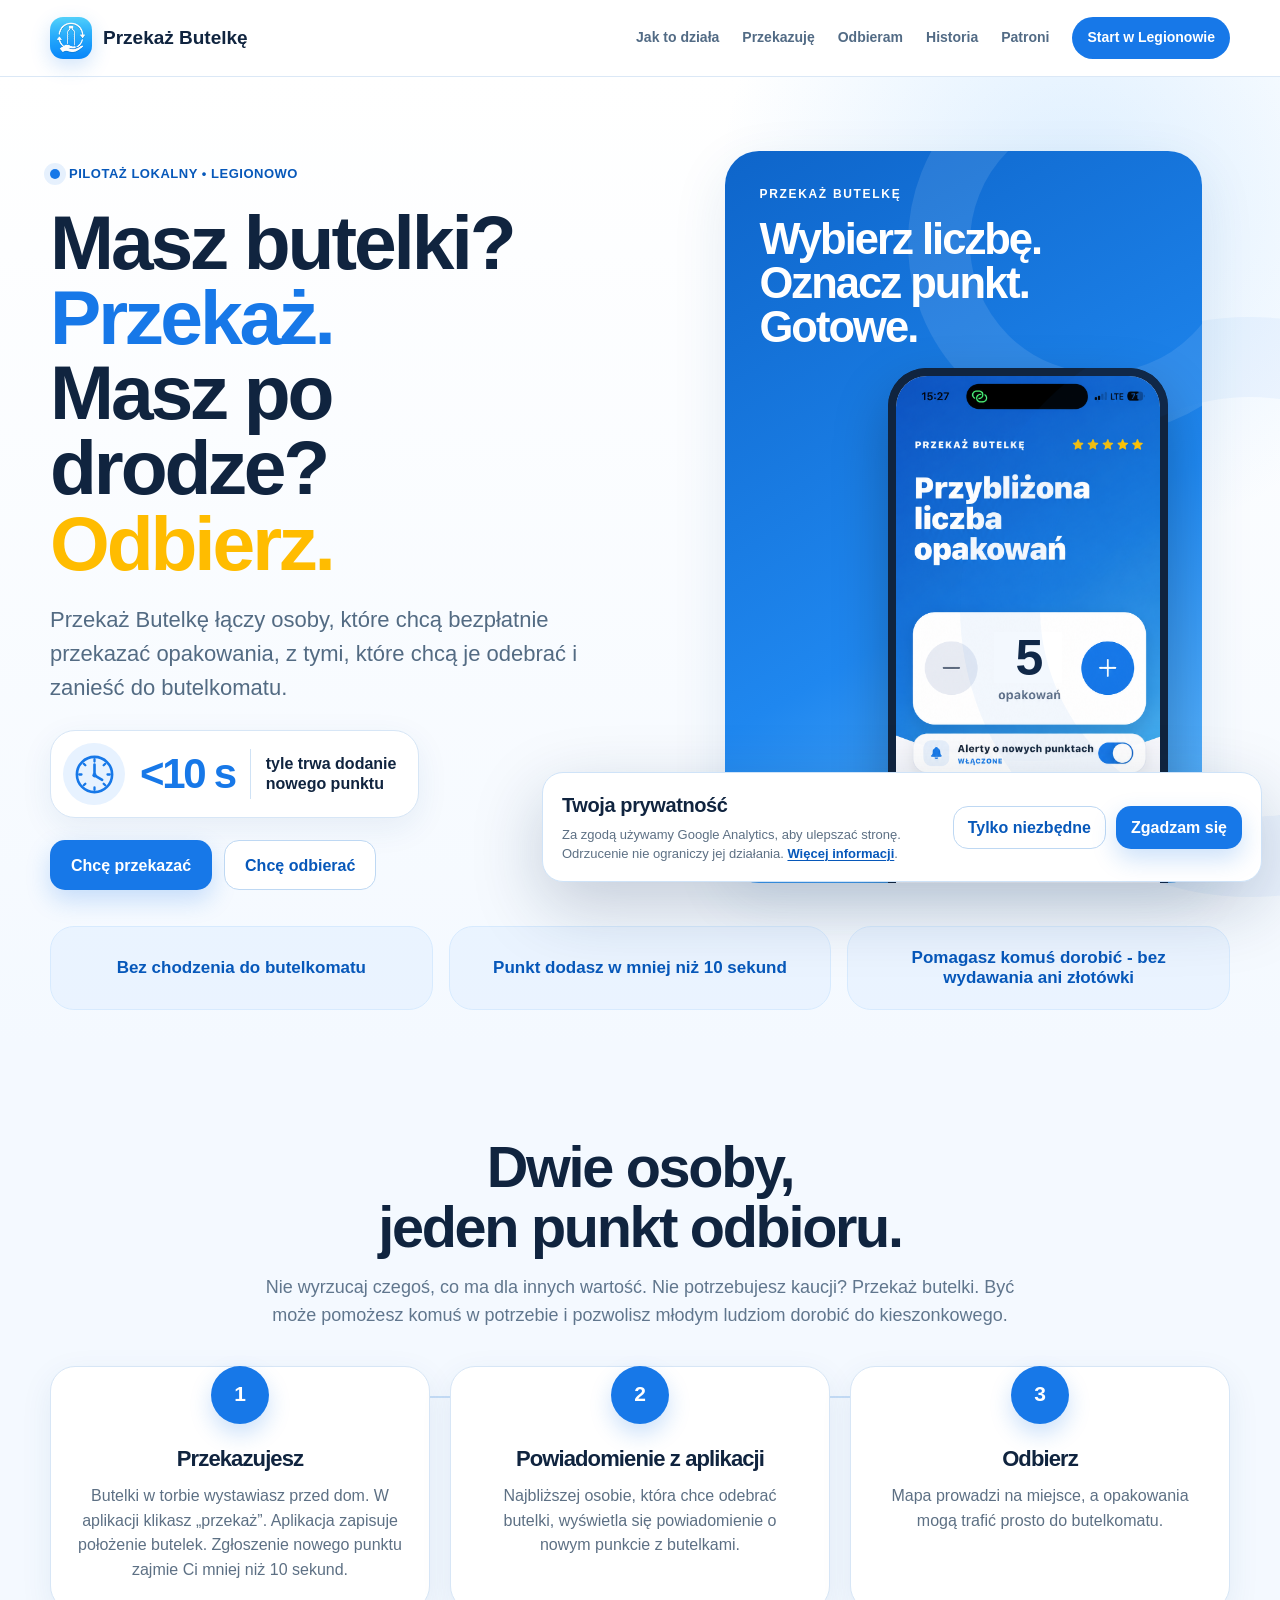
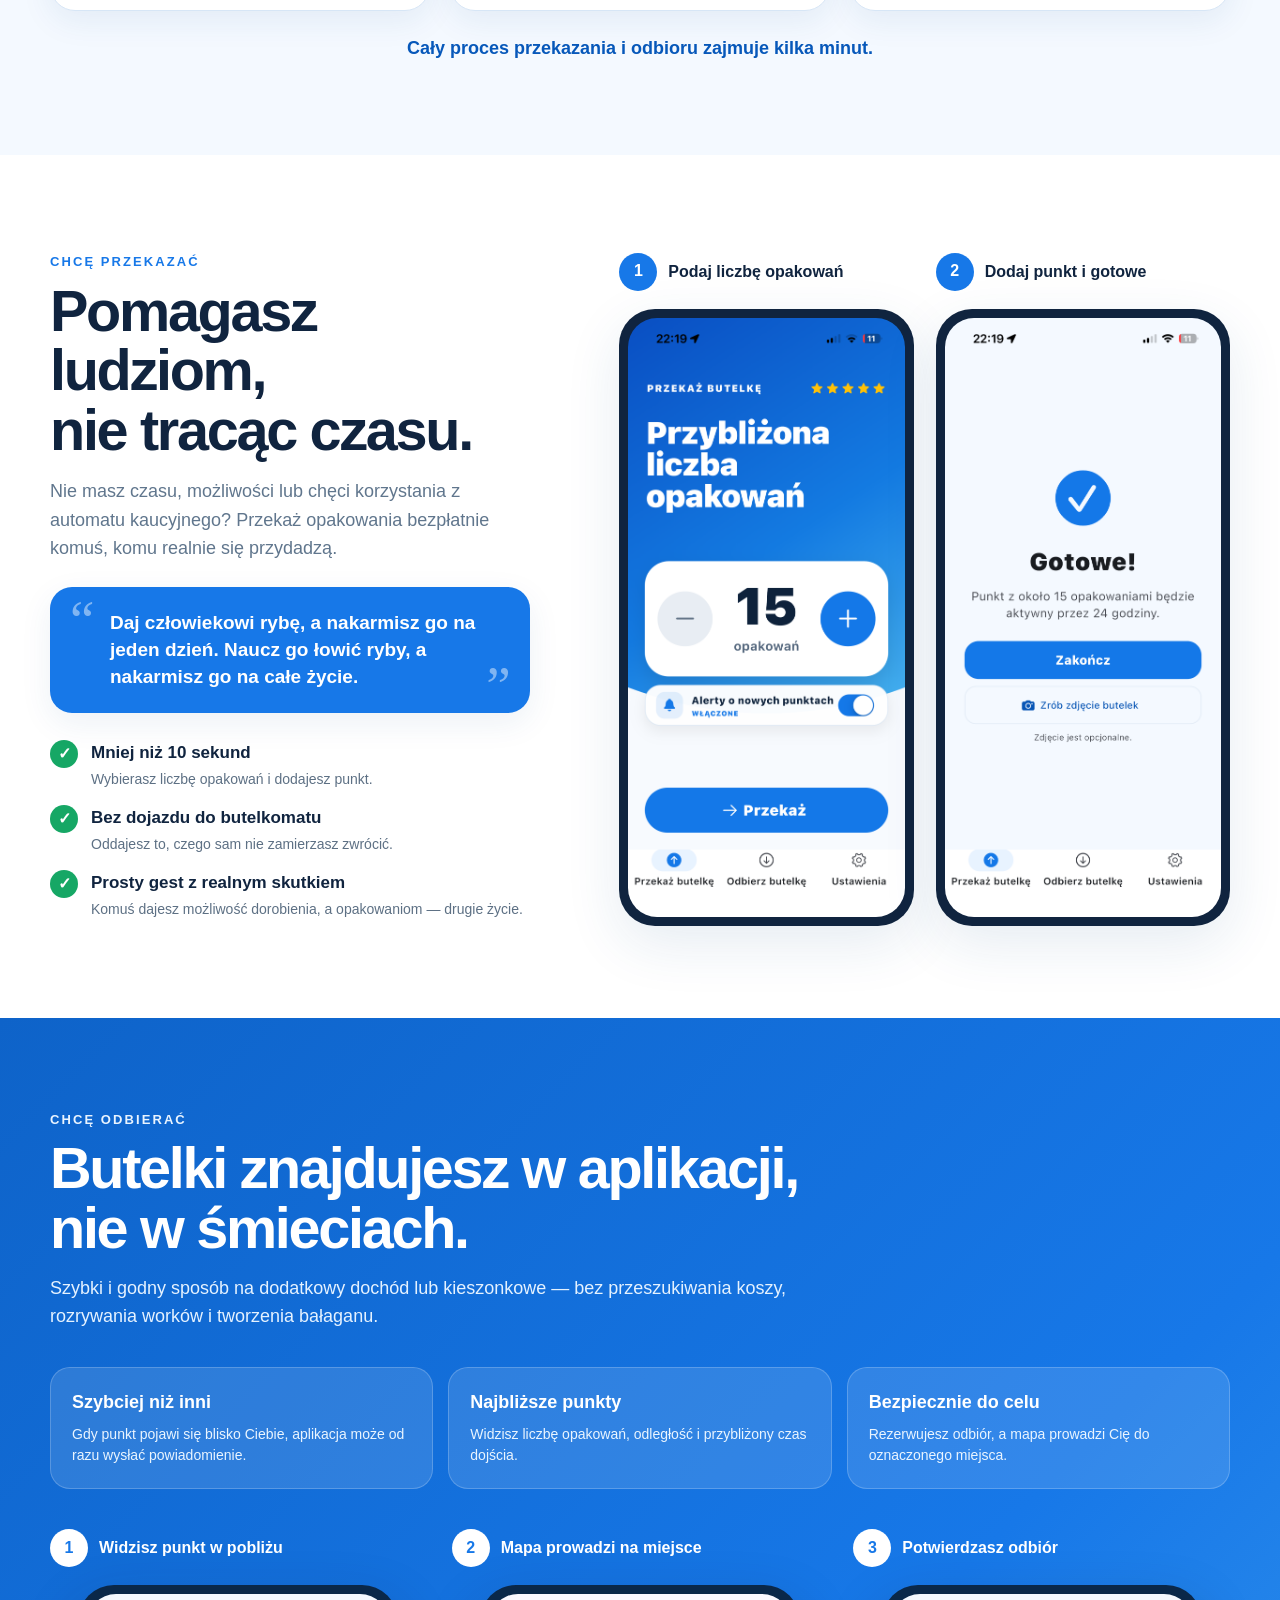
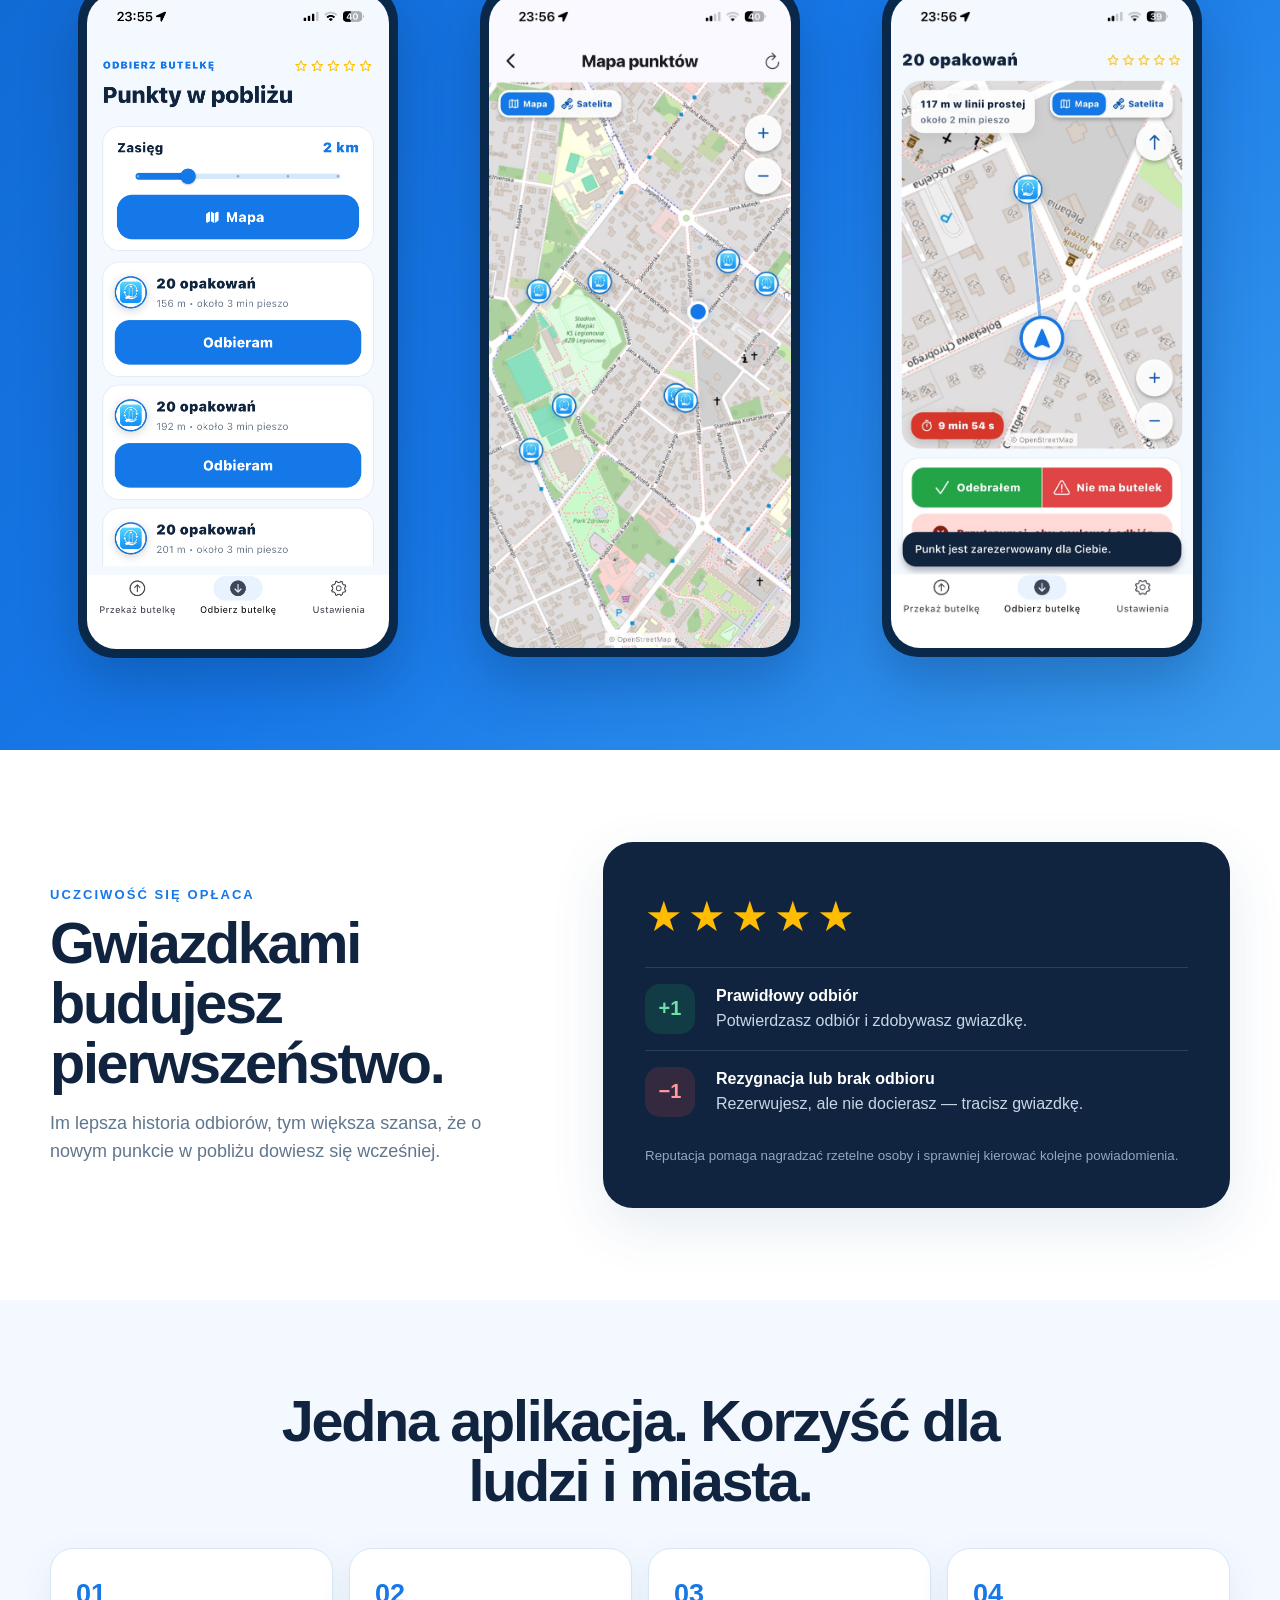
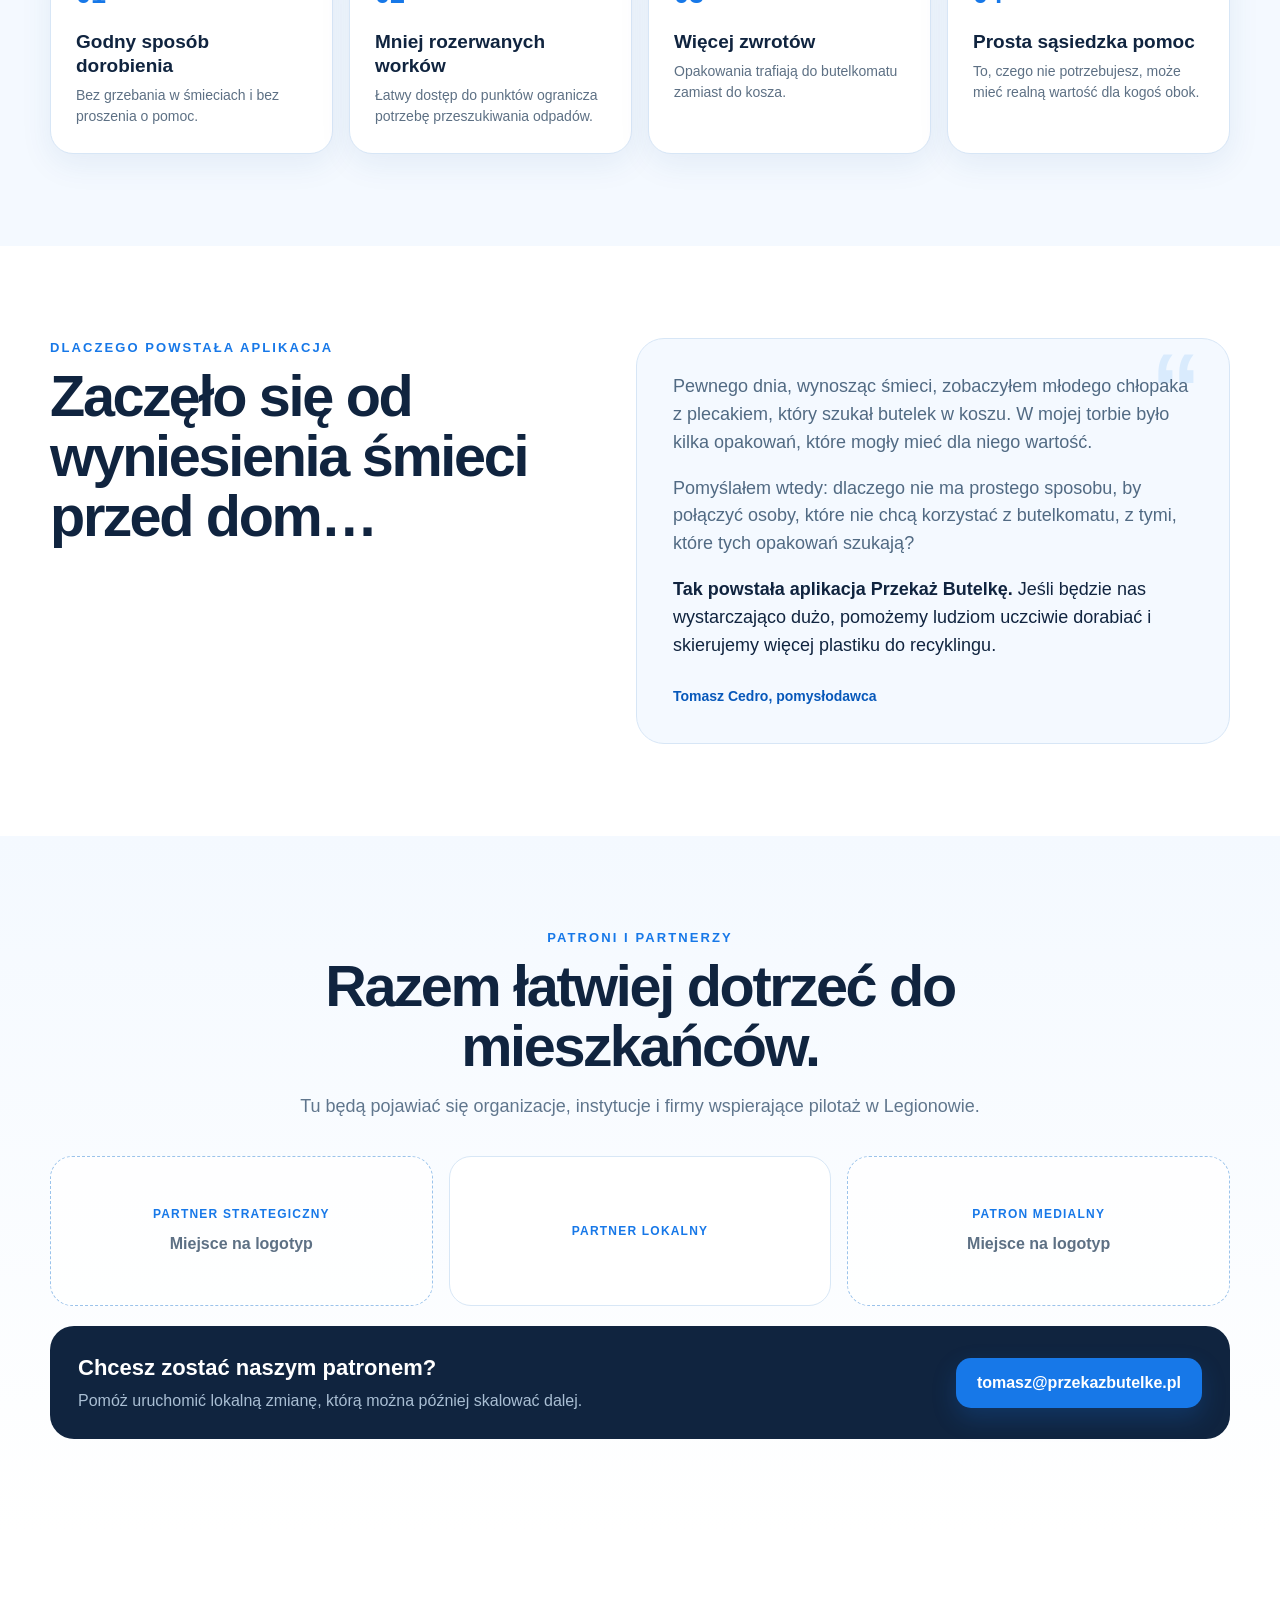
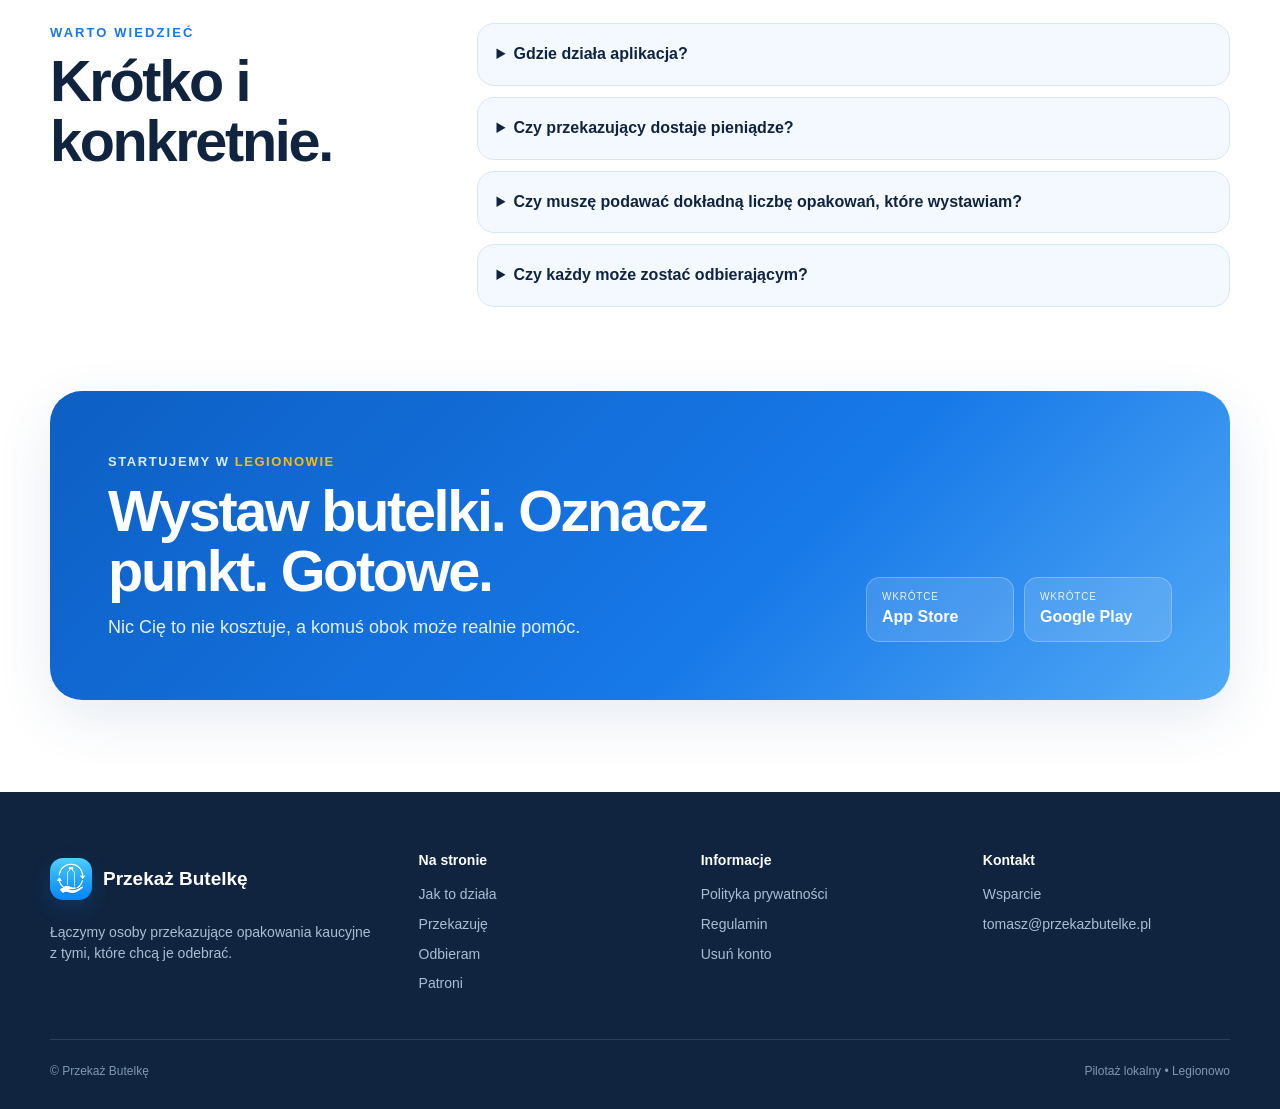
==== commit e1f5163a: "Usuń logo Starostwa ze strony" ====
--- a/index.html
+++ b/index.html
@@ -248,7 +248,6 @@
         <div><span>Partner strategiczny</span><strong>Miejsce na logotyp</strong></div>
         <div class="patron-filled">
           <span>Partner lokalny</span>
-          <img src="/assets/images/partner-lokalny-powiat-legionowski.jpg" alt="Logo Powiatu Legionowskiego – Przystań w sercu Mazowsza">
         </div>
         <div><span>Patron medialny</span><strong>Miejsce na logotyp</strong></div>
       </div>
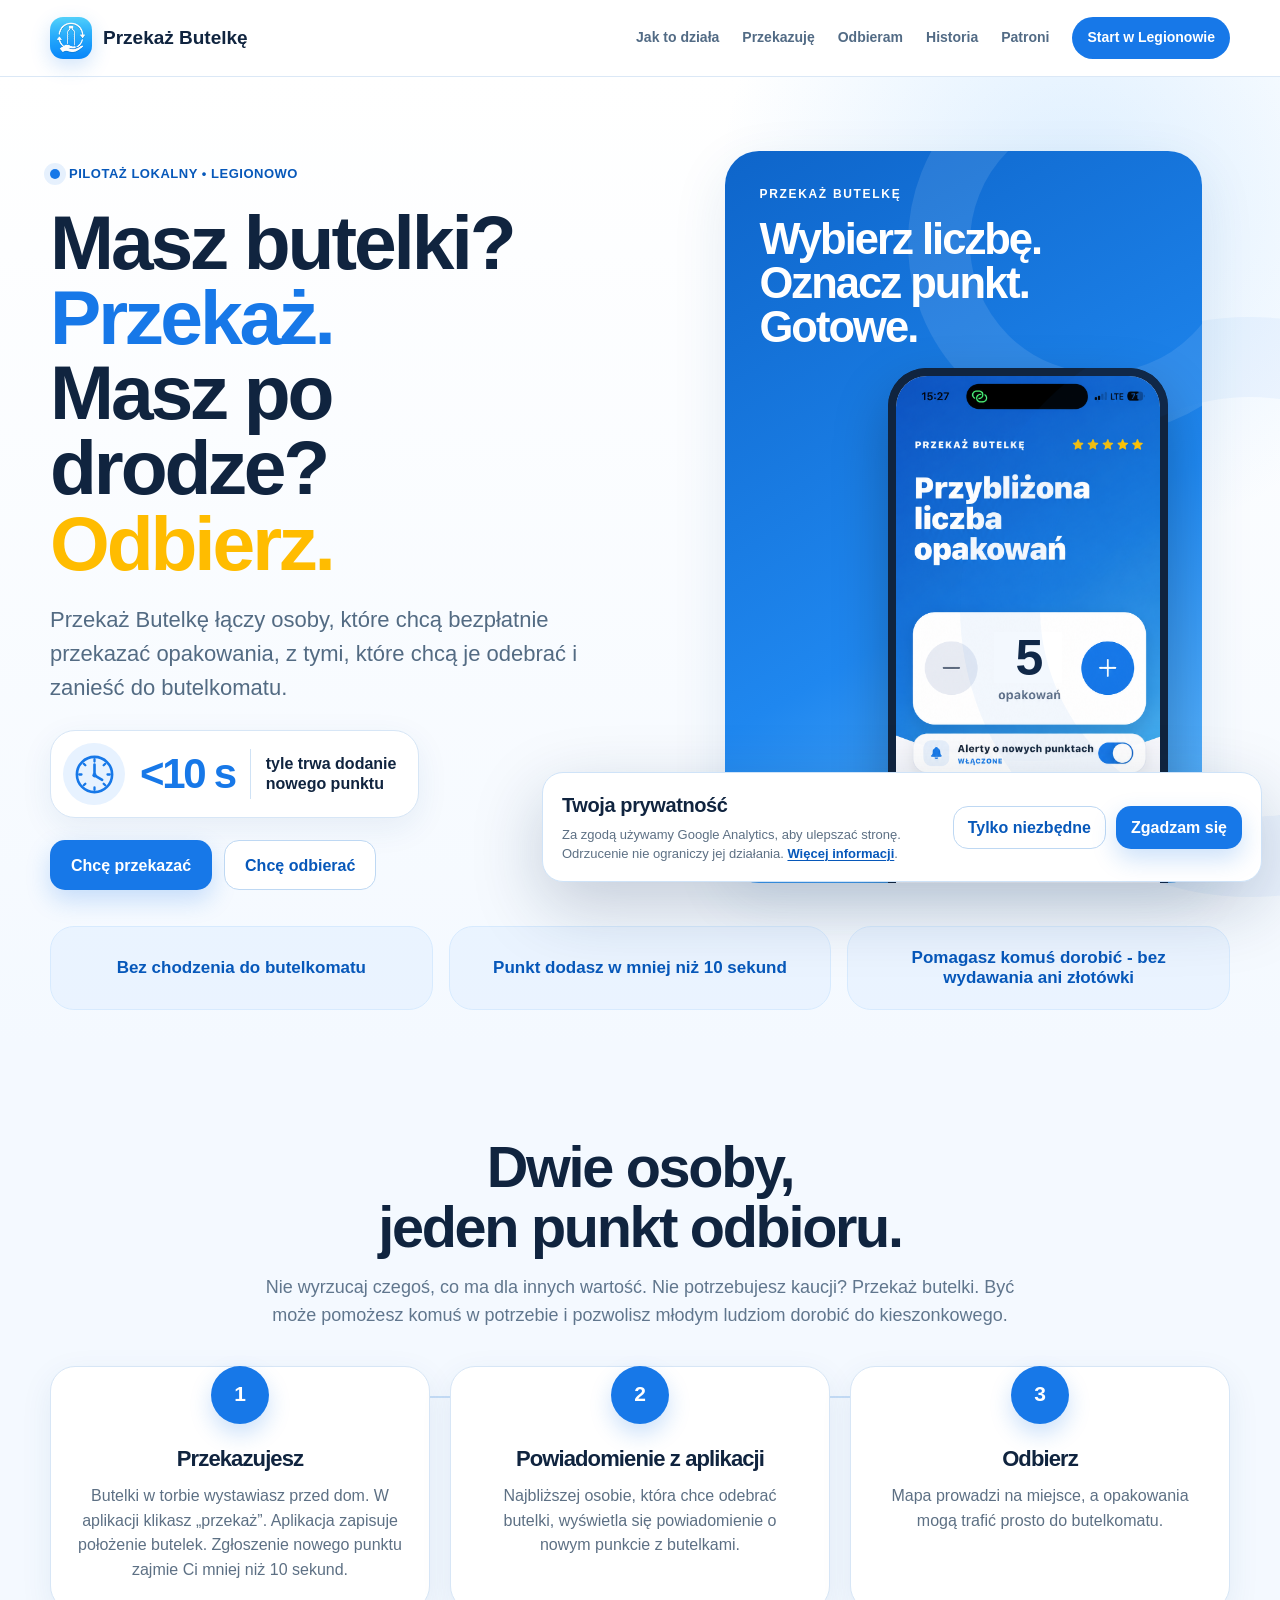
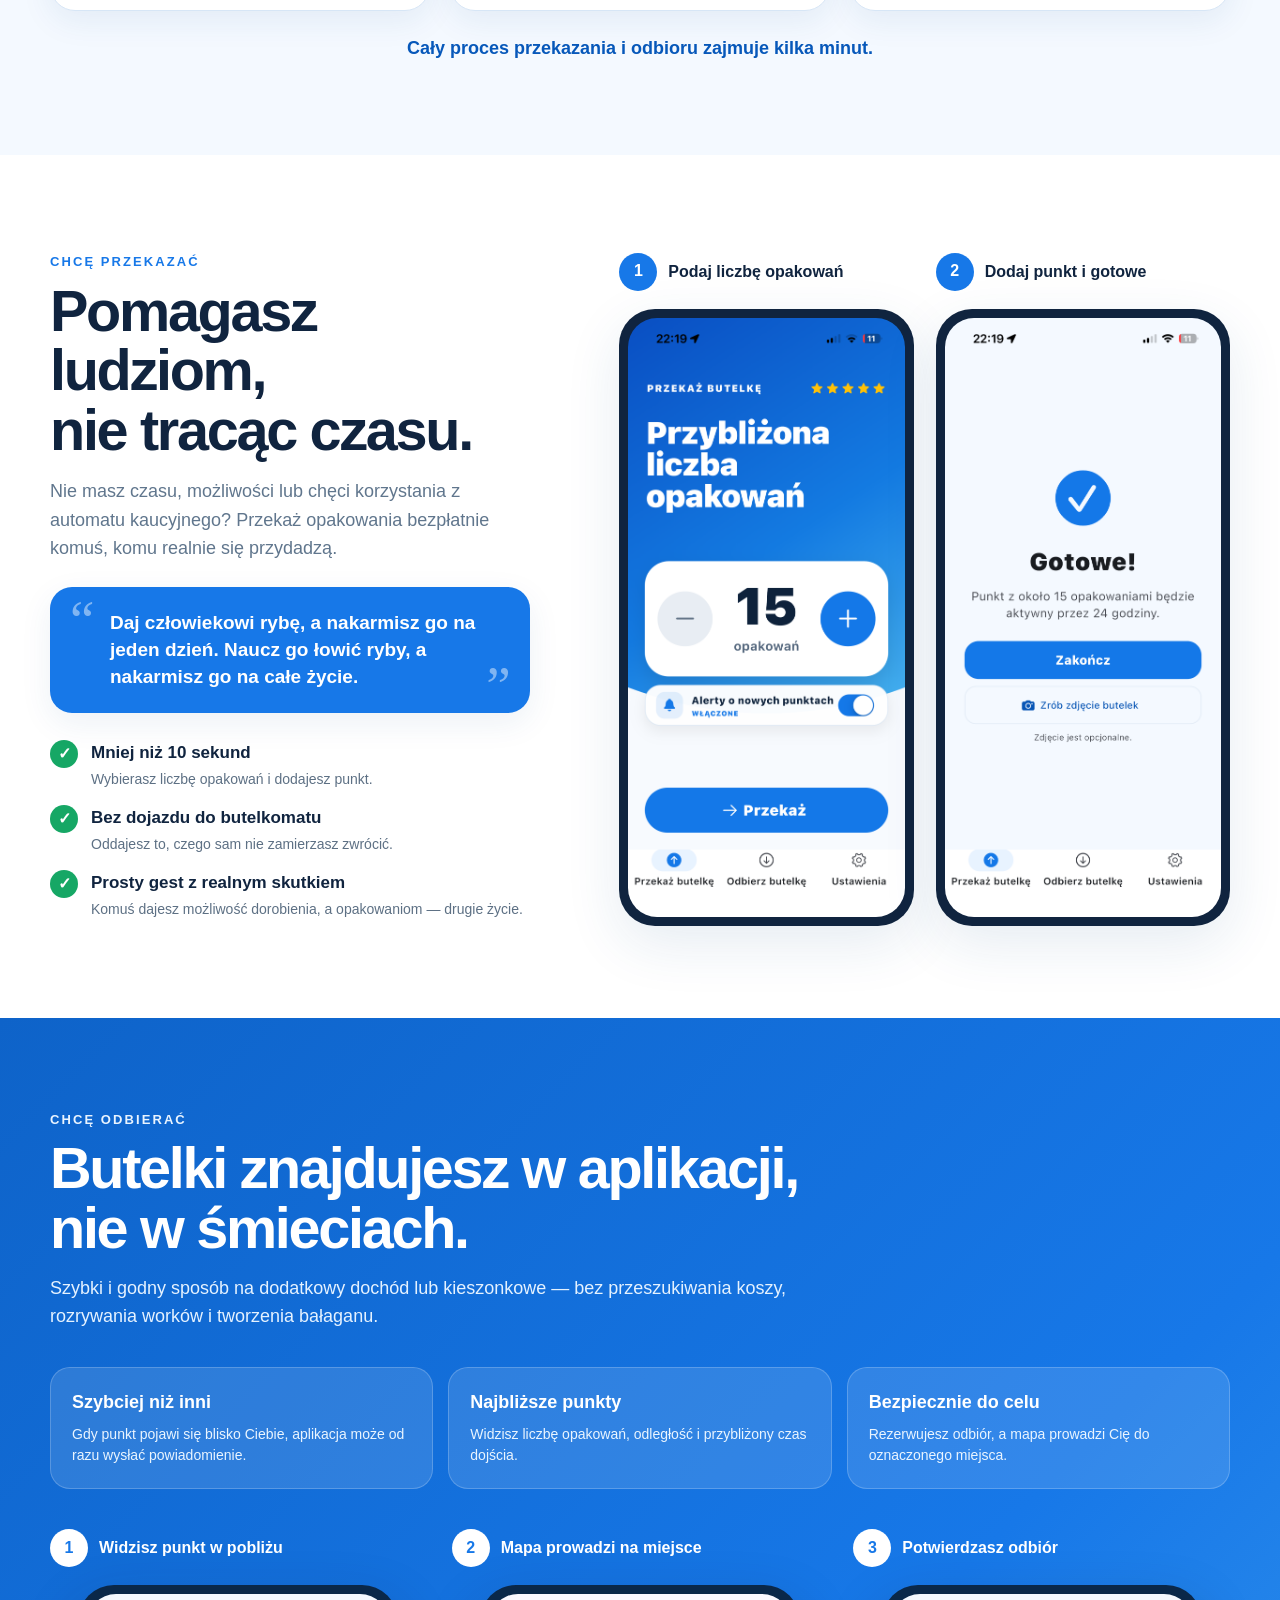
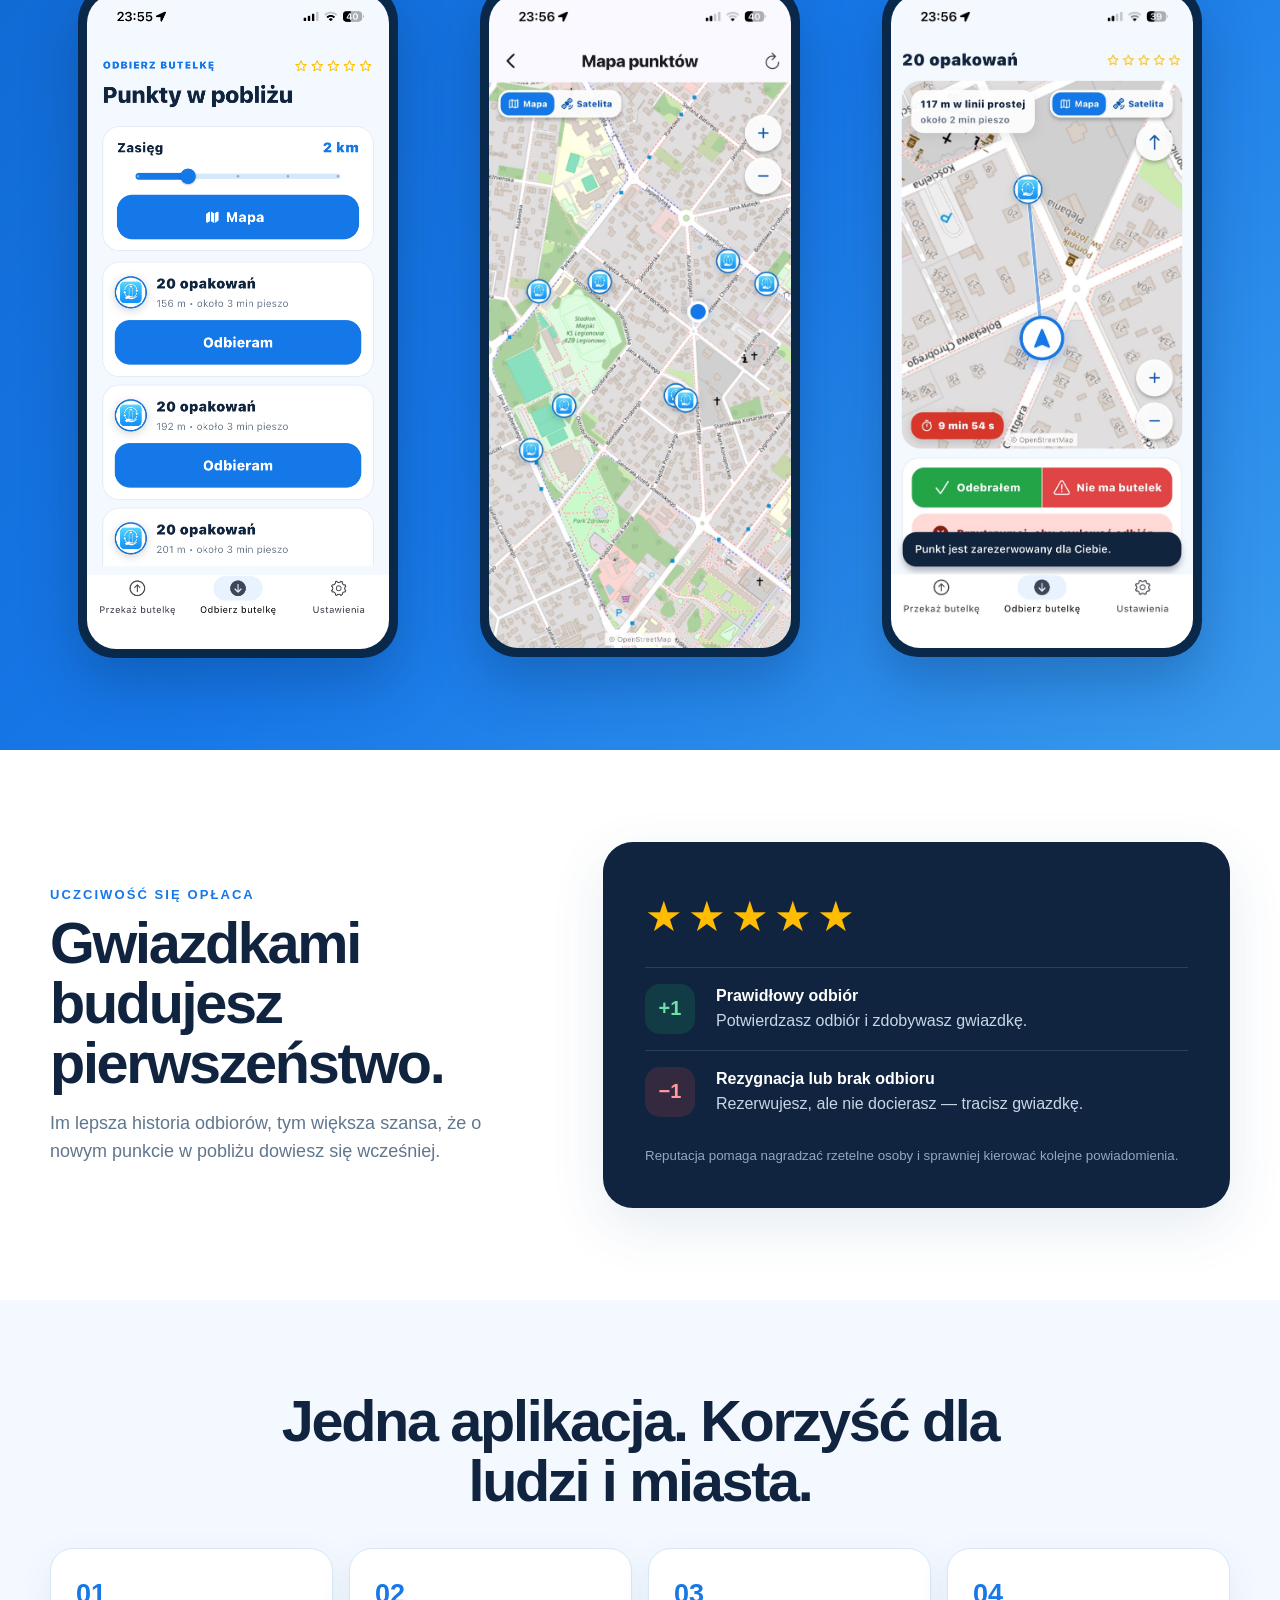
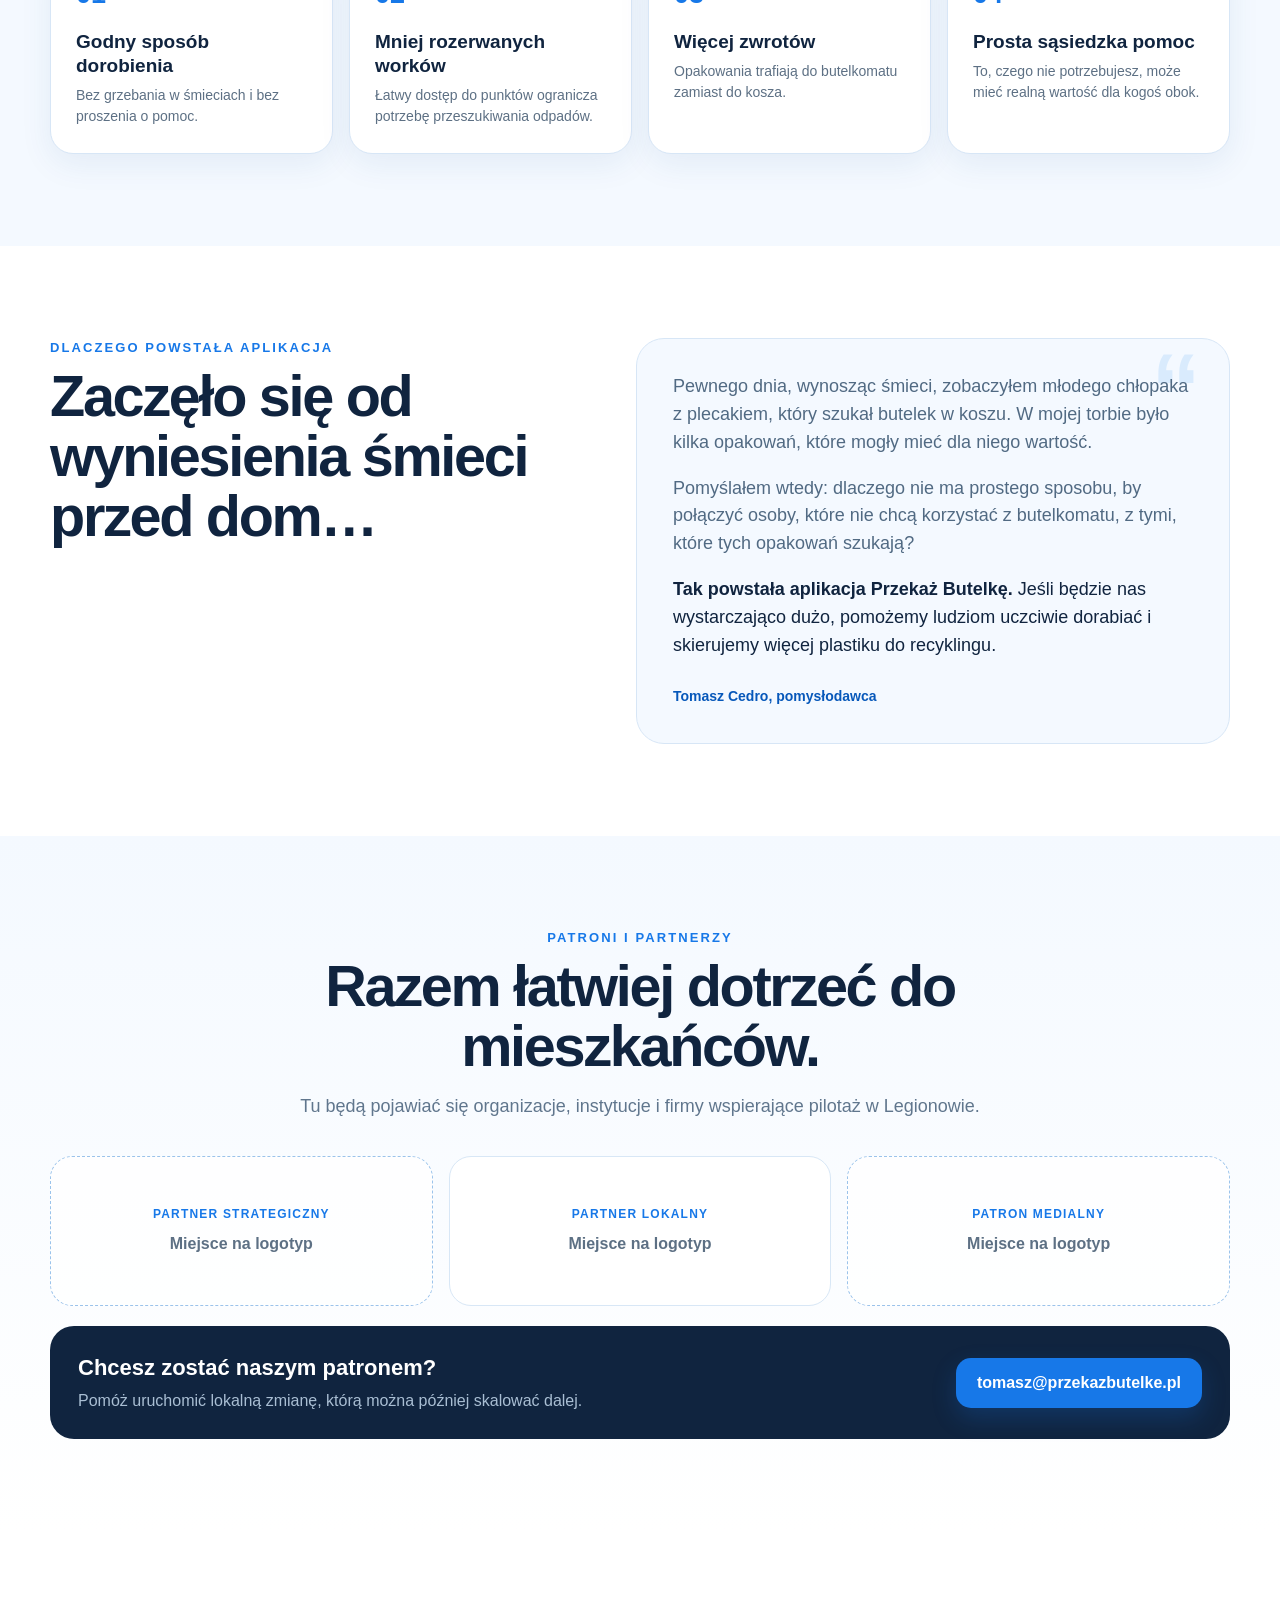
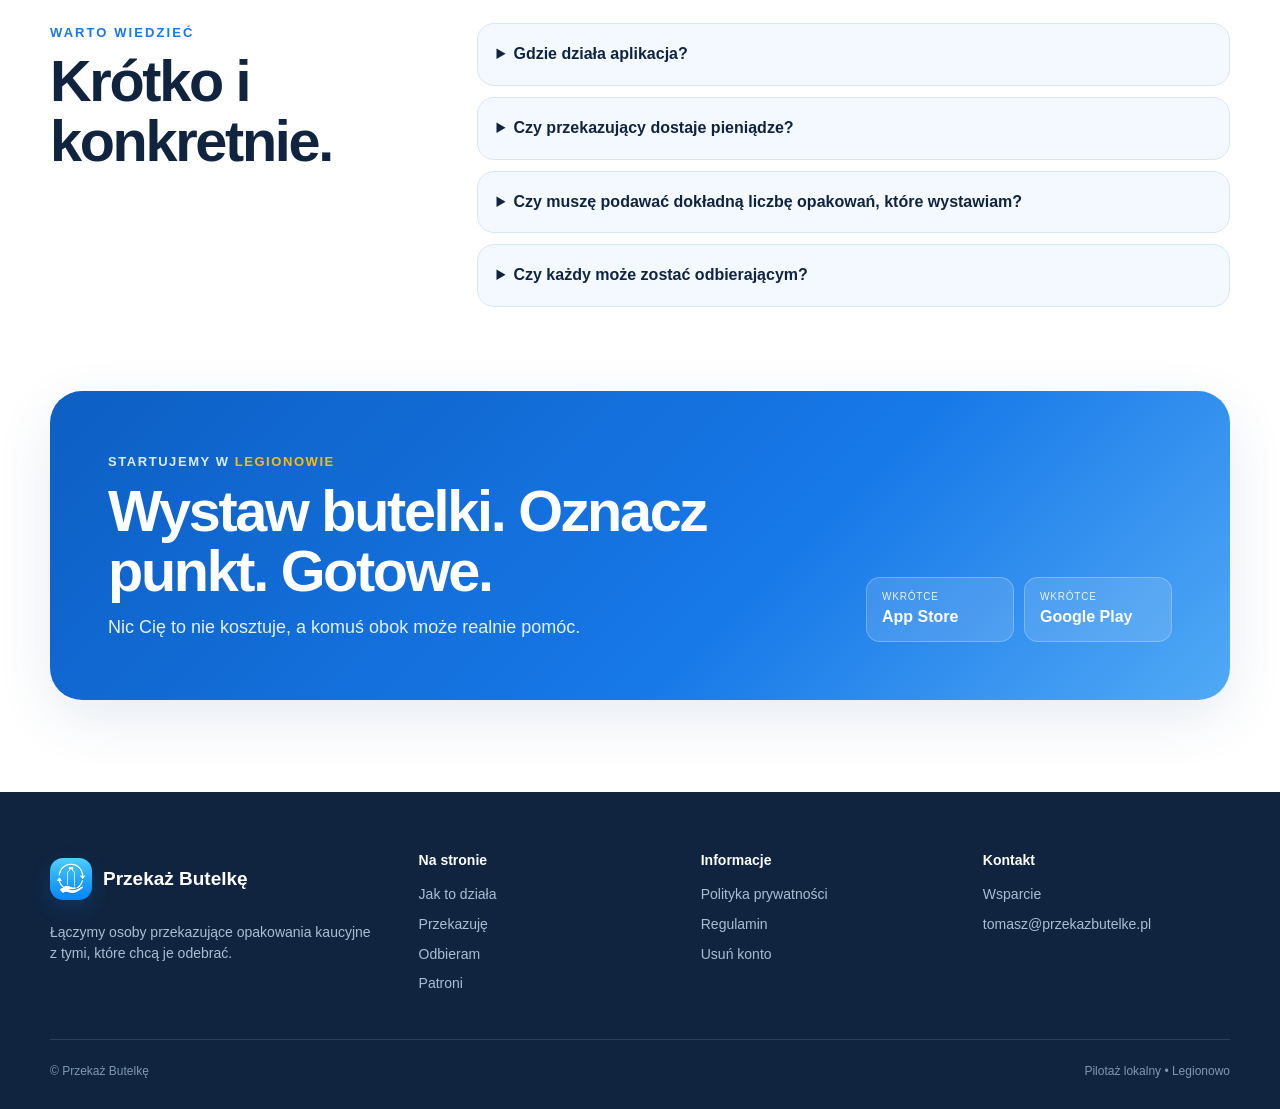
==== commit 5abf57de: "Dodaj miejsce na logotyp partnera lokalnego" ====
--- a/index.html
+++ b/index.html
@@ -248,6 +248,7 @@
         <div><span>Partner strategiczny</span><strong>Miejsce na logotyp</strong></div>
         <div class="patron-filled">
           <span>Partner lokalny</span>
+          <strong>Miejsce na logotyp</strong>
         </div>
         <div><span>Patron medialny</span><strong>Miejsce na logotyp</strong></div>
       </div>
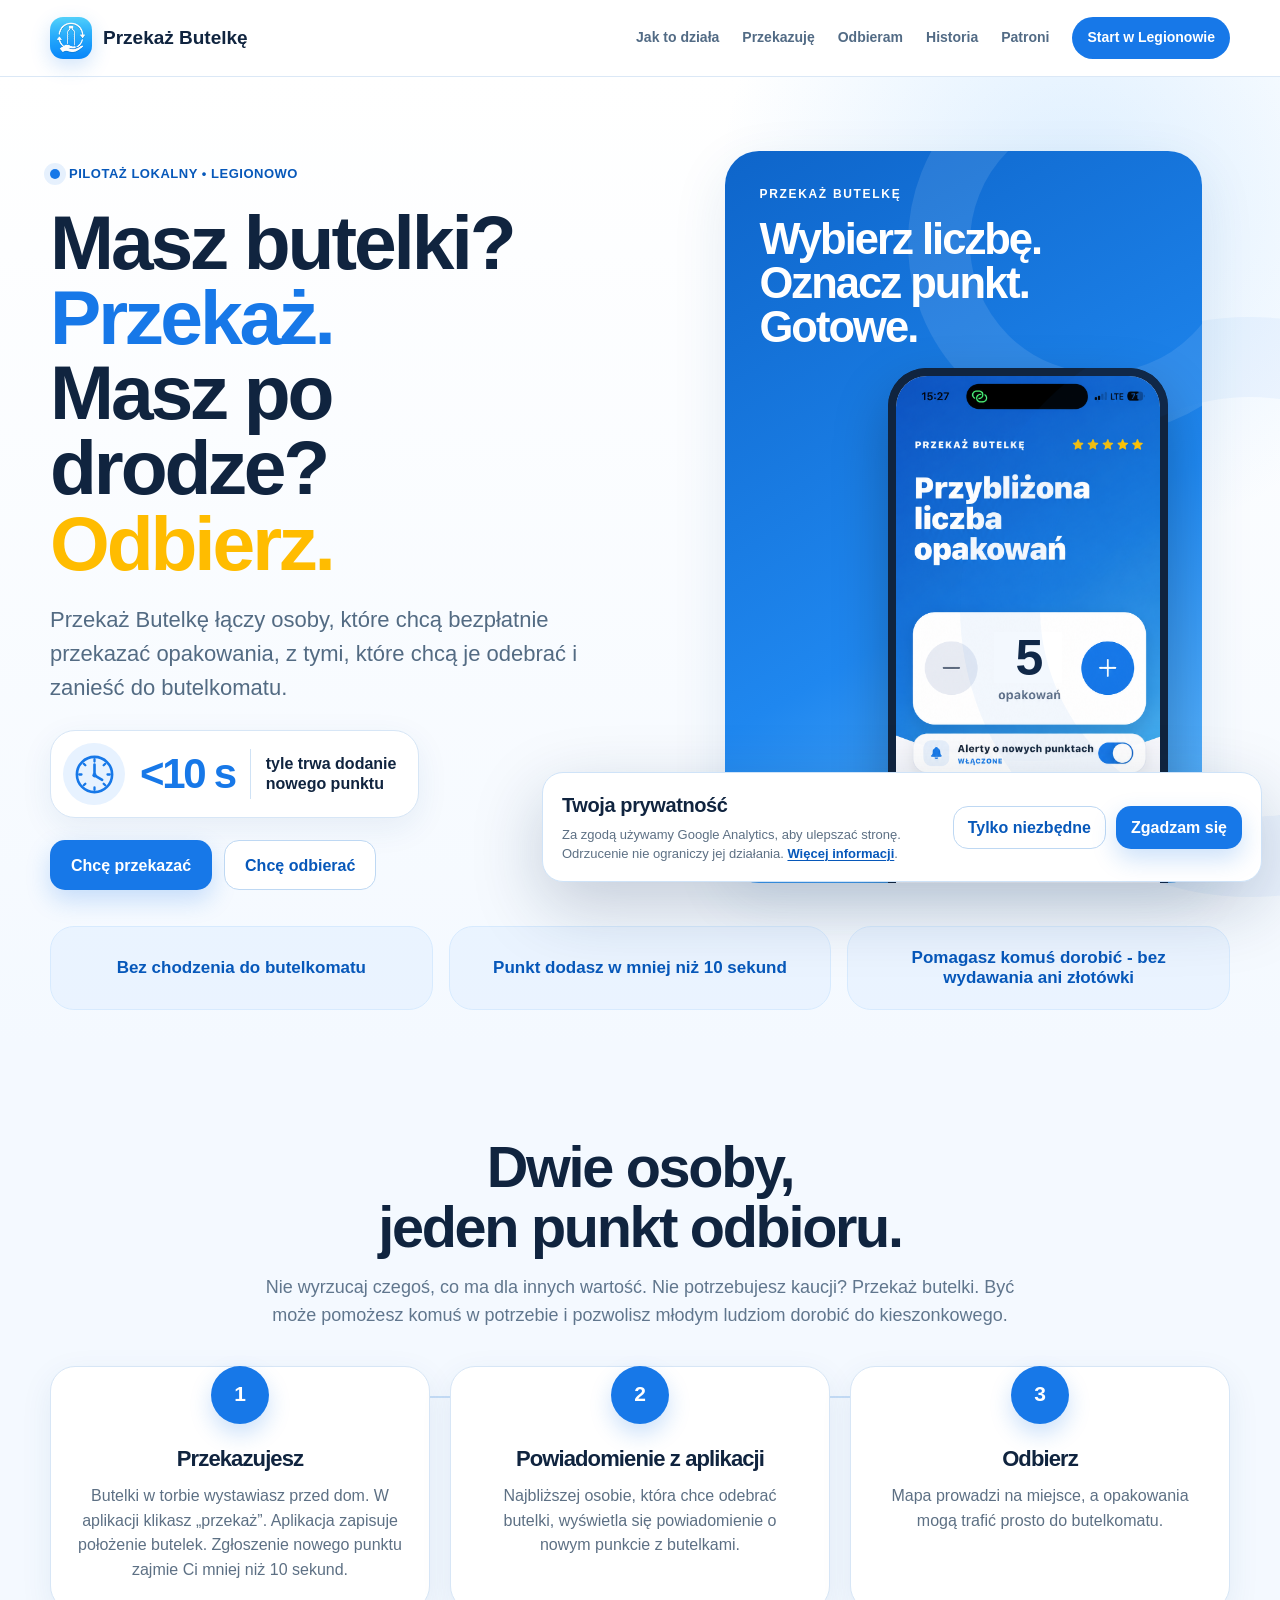
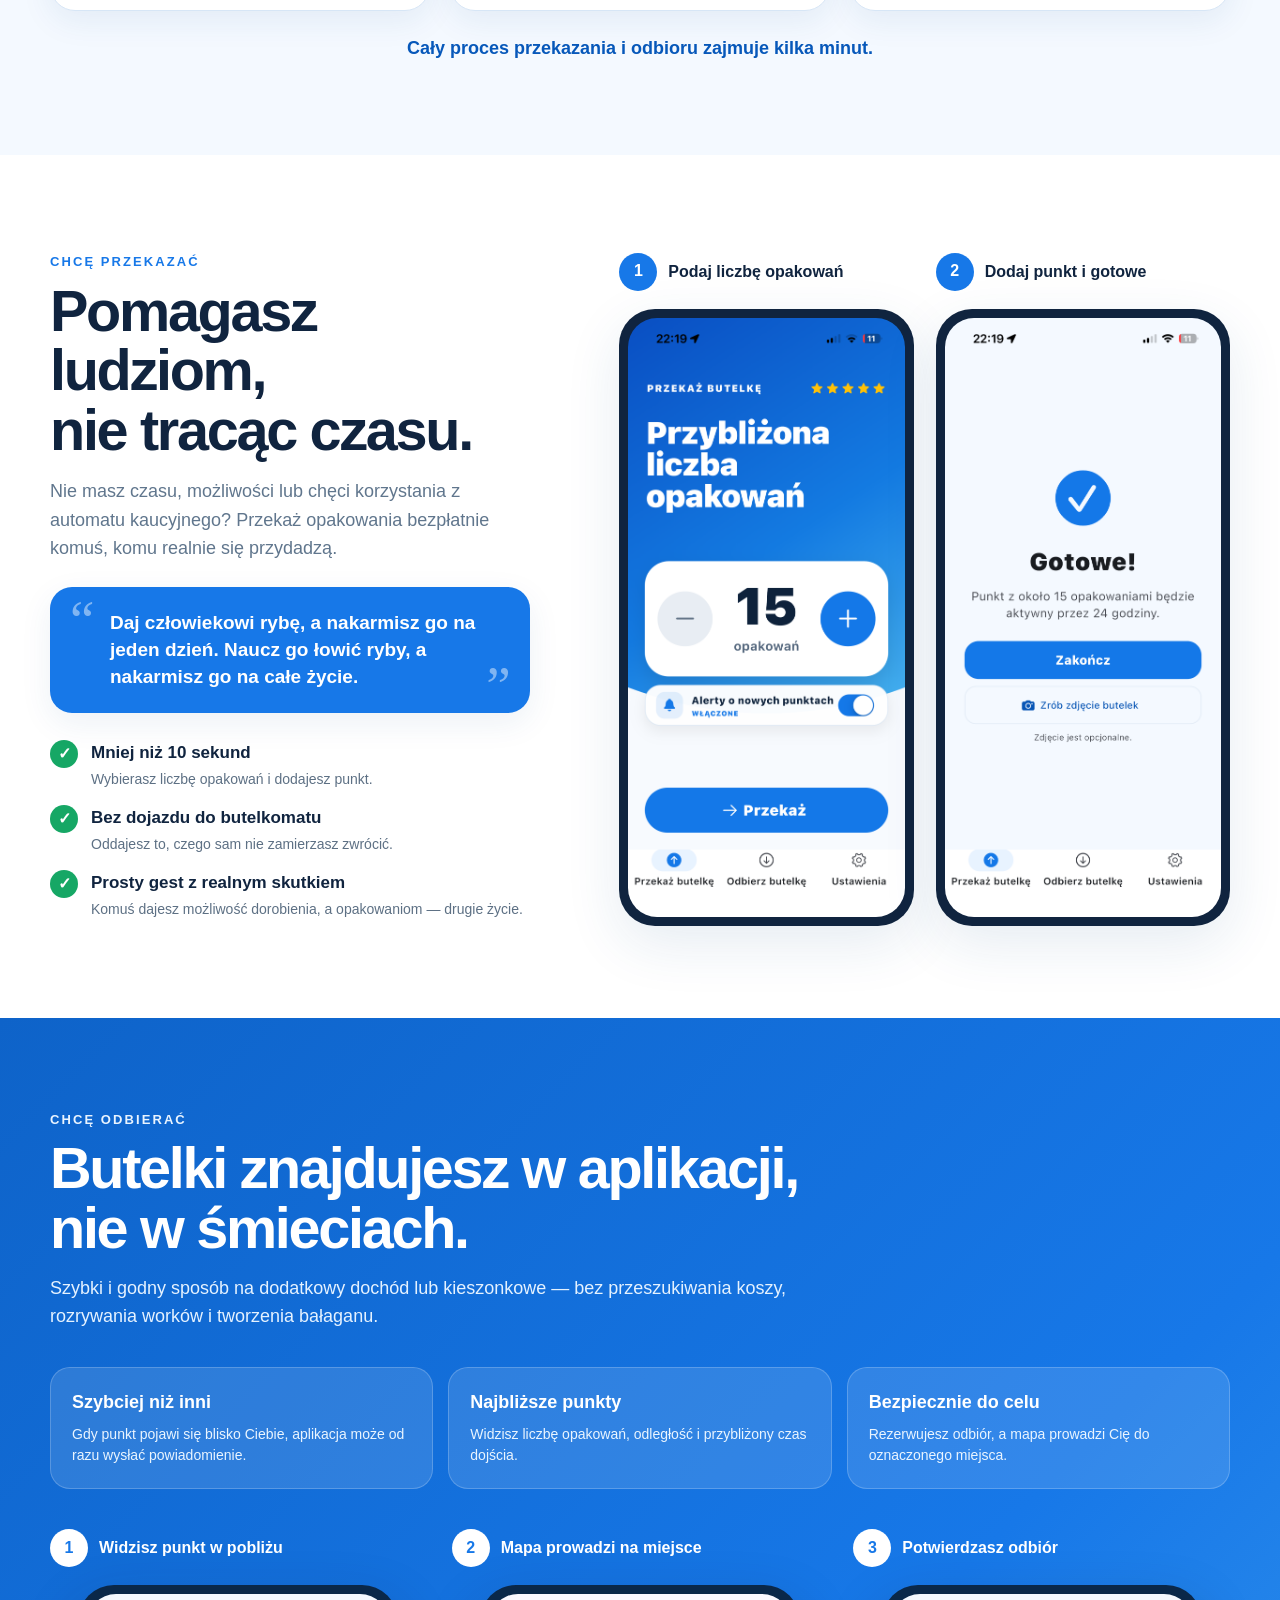
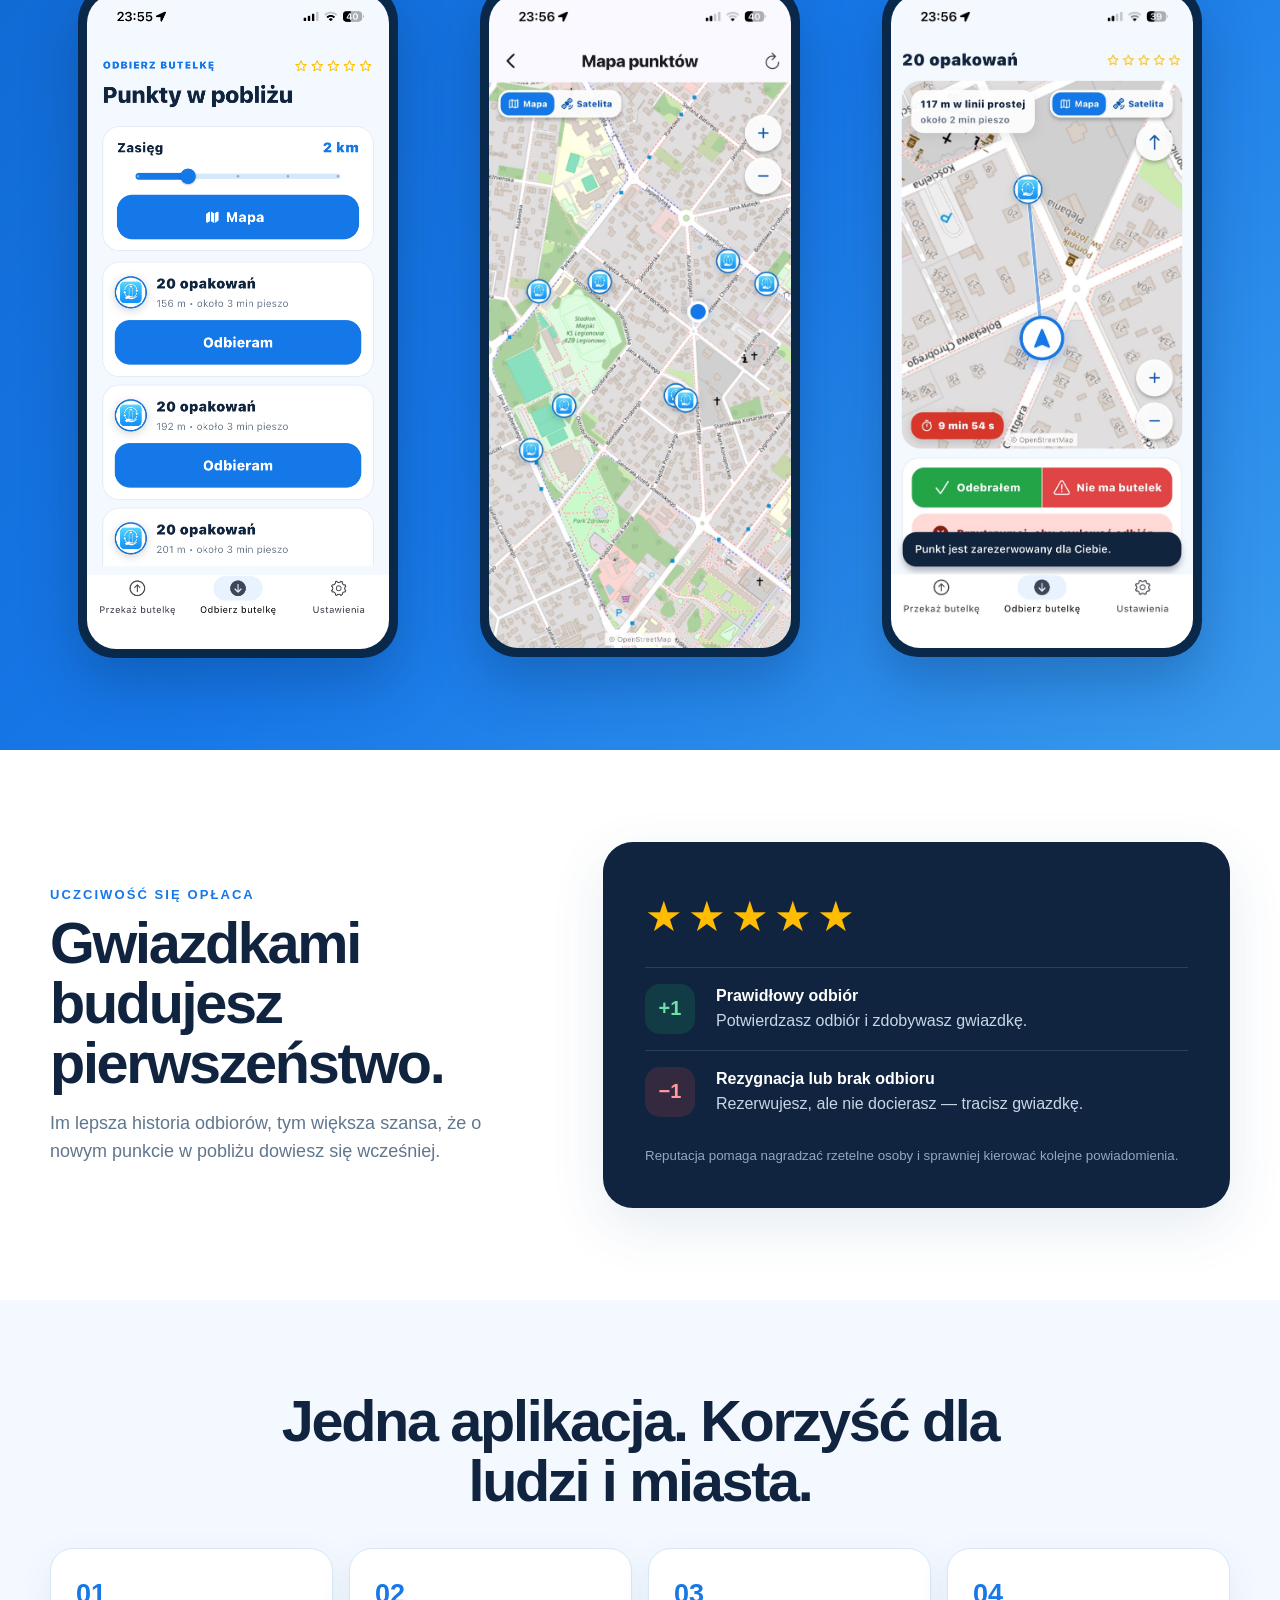
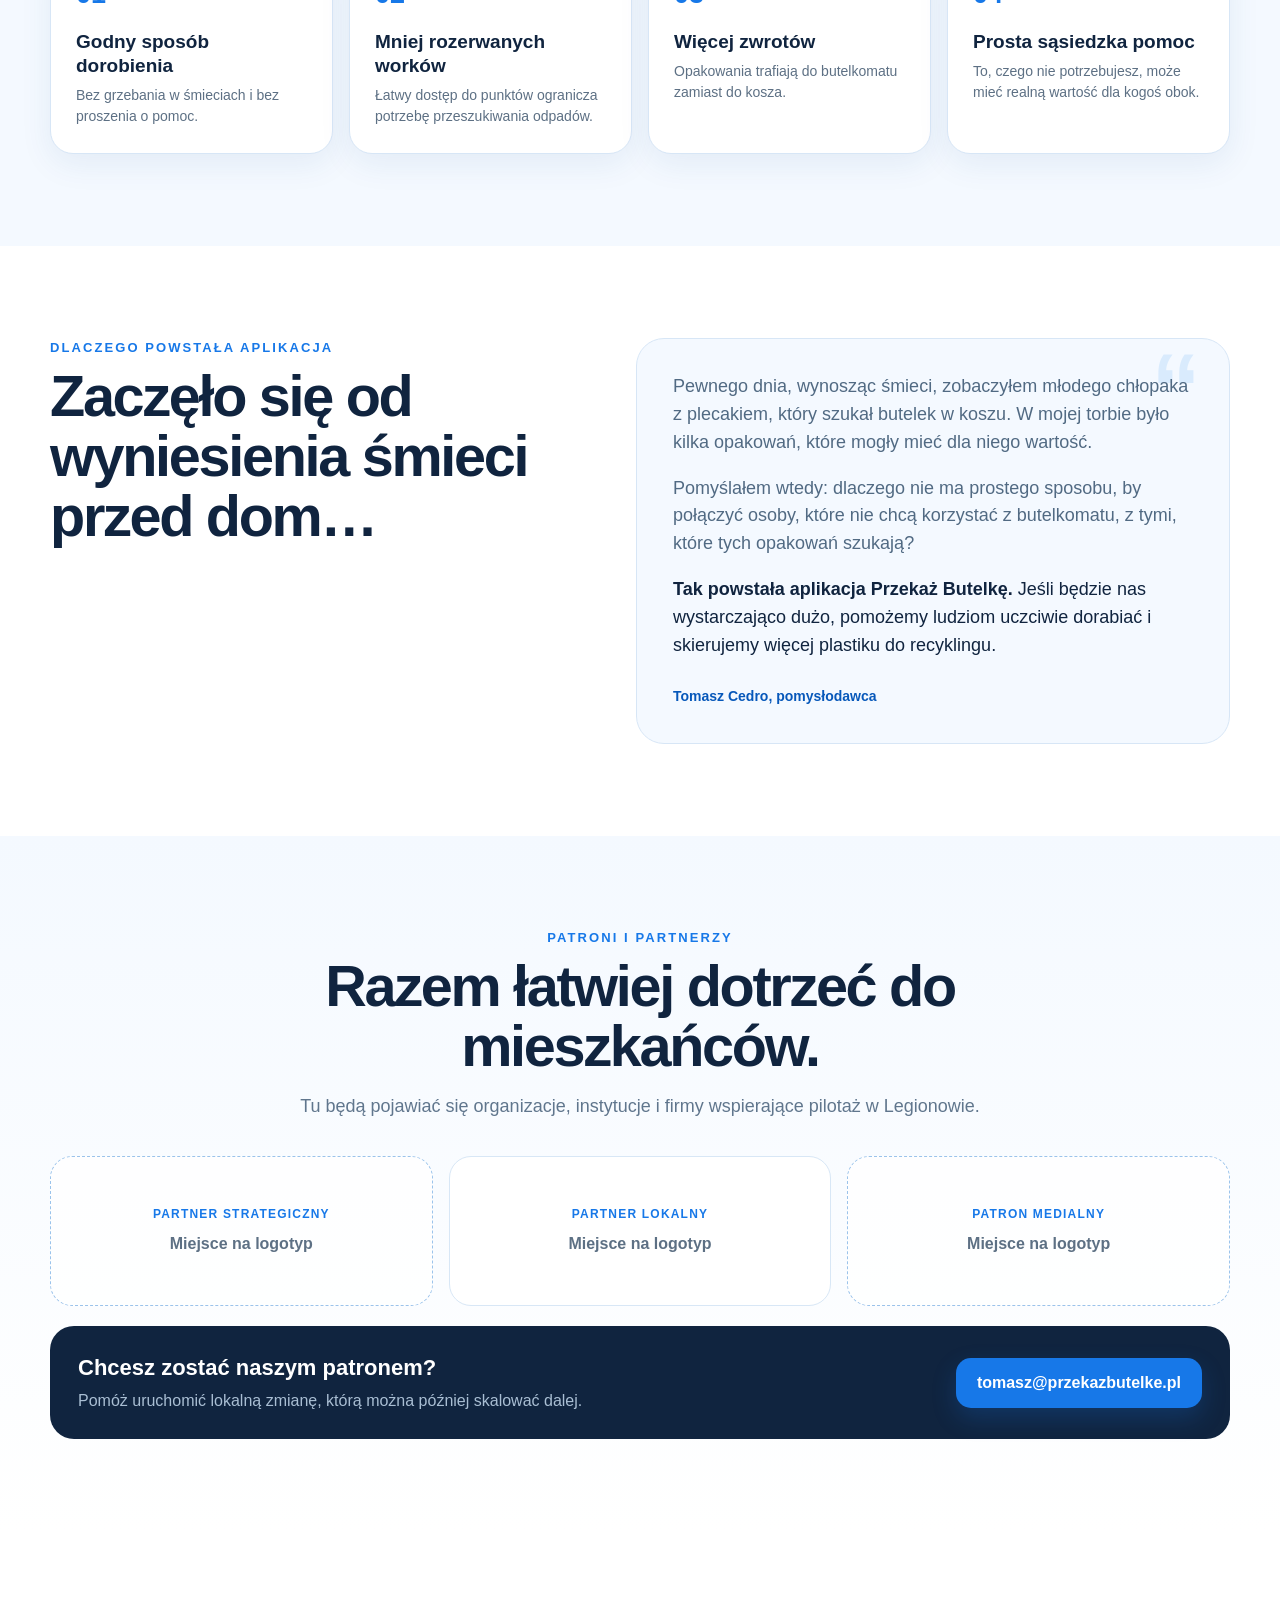
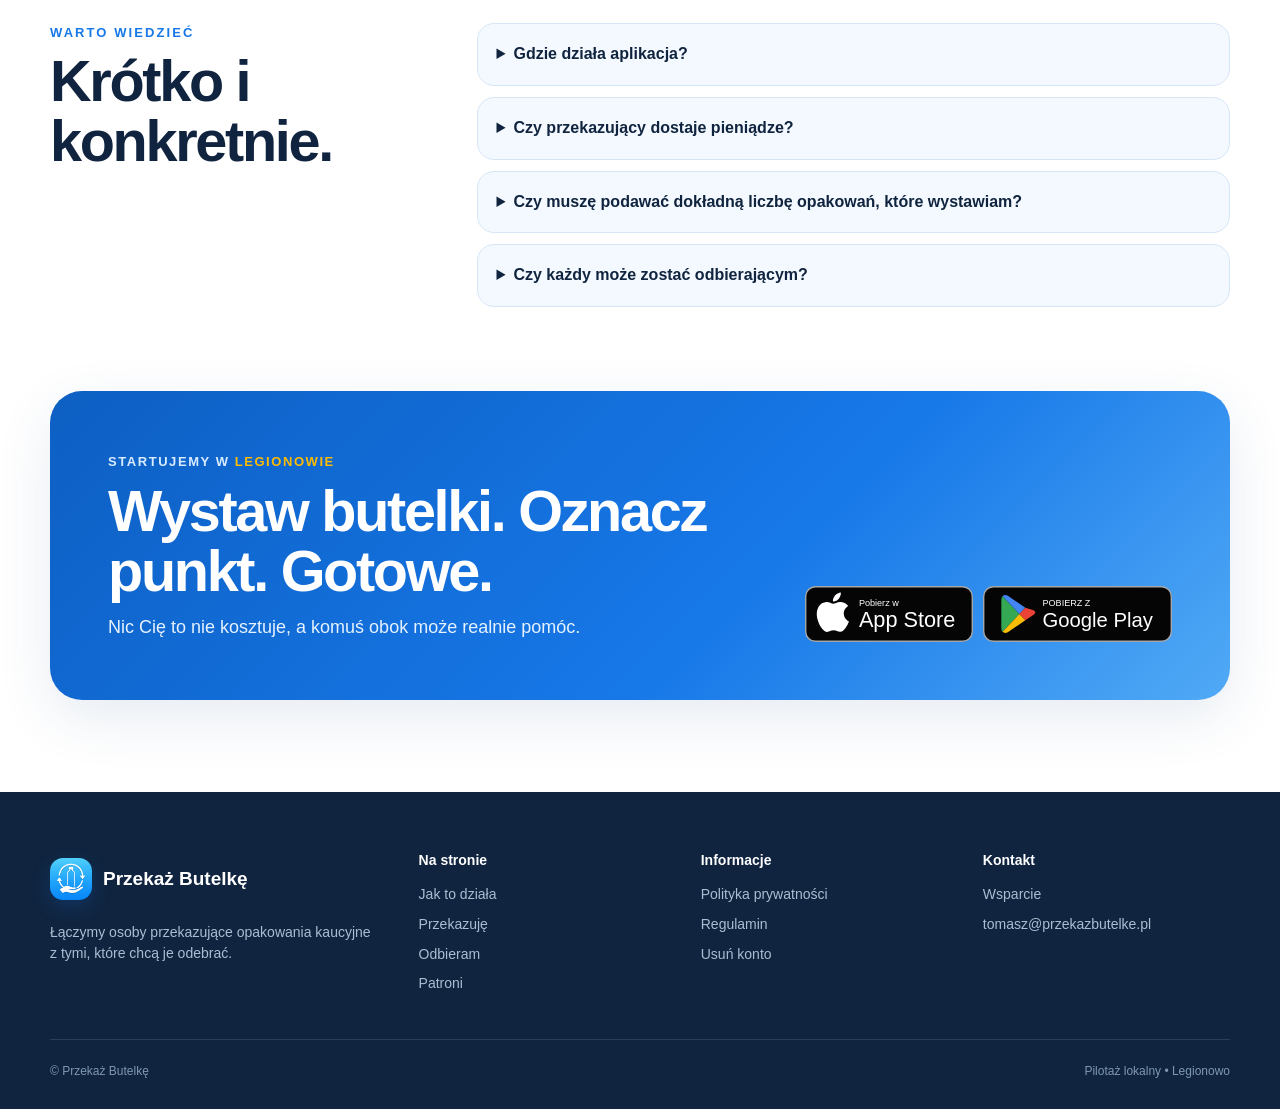
==== commit d38d493f: "Dodaj odnośniki do sklepów na stronie głównej" ====
--- a/index.html
+++ b/index.html
@@ -282,9 +282,13 @@
           <h2>Wystaw butelki. Oznacz punkt. Gotowe.</h2>
           <p>Nic Cię to nie kosztuje, a komuś obok może realnie pomóc.</p>
         </div>
-        <div class="store-row" aria-label="Aplikacja wkrótce w sklepach">
-          <div class="store"><small>Wkrótce</small><strong>App Store</strong></div>
-          <div class="store"><small>Wkrótce</small><strong>Google Play</strong></div>
+        <div class="store-row" aria-label="Pobierz aplikację">
+          <a class="store-download-badge" href="https://apps.apple.com/pl/app/przeka%C5%BC-butelk%C4%99/id6800759953" target="_blank" rel="noopener noreferrer" aria-label="Pobierz Przekaż Butelkę w App Store">
+            <img src="/assets/images/app-store-badge.svg" alt="Pobierz w App Store" width="240" height="80">
+          </a>
+          <a class="store-download-badge" href="https://play.google.com/store/apps/details?id=pl.przekazbutelke.app&amp;hl=pl" target="_blank" rel="noopener noreferrer" aria-label="Pobierz Przekaż Butelkę z Google Play">
+            <img src="/assets/images/google-play-badge.svg" alt="Pobierz z Google Play" width="270" height="80">
+          </a>
         </div>
       </div>
     </div>
--- a/assets/css/styles.css
+++ b/assets/css/styles.css
@@ -237,10 +237,11 @@
 .cta-kicker strong { color: var(--yellow); }
 .cta h2 { max-width: 700px; margin: 8px 0 12px; color: #fff; }
 .cta p { margin: 0; color: #e5f2ff; font-size: 18px; }
-.store-row { display: flex; gap: 10px; flex-shrink: 0; }
-.store { min-width: 148px; padding: 11px 15px; background: rgba(255,255,255,.13); border: 1px solid rgba(255,255,255,.25); border-radius: 14px; color: #fff; }
-.store small, .store strong { display: block; }
-.store small { color: #eaf5ff; font-size: 10px; letter-spacing: .08em; text-transform: uppercase; }
+.store-row { display: flex; align-items: center; gap: 10px; flex-shrink: 0; }
+.store-download-badge { display: block; border-radius: 12px; transition: transform .18s ease, filter .18s ease; }
+.store-download-badge img { width: auto; height: 56px; }
+.store-download-badge:hover, .store-download-badge:focus-visible { transform: translateY(-3px); filter: drop-shadow(0 10px 17px rgba(4, 48, 101, .28)); outline: none; }
+.store-download-badge:focus-visible { box-shadow: 0 0 0 4px rgba(255,255,255,.42); }
 
 .footer { padding: 58px 0 28px; background: var(--ink); color: #a9bed2; }
 .footer-grid { display: grid; grid-template-columns: 1.35fr repeat(3, 1fr); gap: 35px; }
@@ -367,7 +368,7 @@
   .patron-cta { padding: 23px; }
   .patron-cta .btn { width: 100%; overflow-wrap: anywhere; }
   .store-row { width: 100%; flex-direction: column; }
-  .store { width: 100%; }
+  .store-download-badge { width: fit-content; }
   .footer-grid { grid-template-columns: 1fr 1fr; }
   .footer-grid > div:first-child, .footer-grid > div:last-child { grid-column: 1 / -1; }
   .cookie-consent { bottom: 8px; width: calc(100% - 16px); grid-template-columns: 1fr; gap: 11px; padding: 14px; border-radius: 17px; }
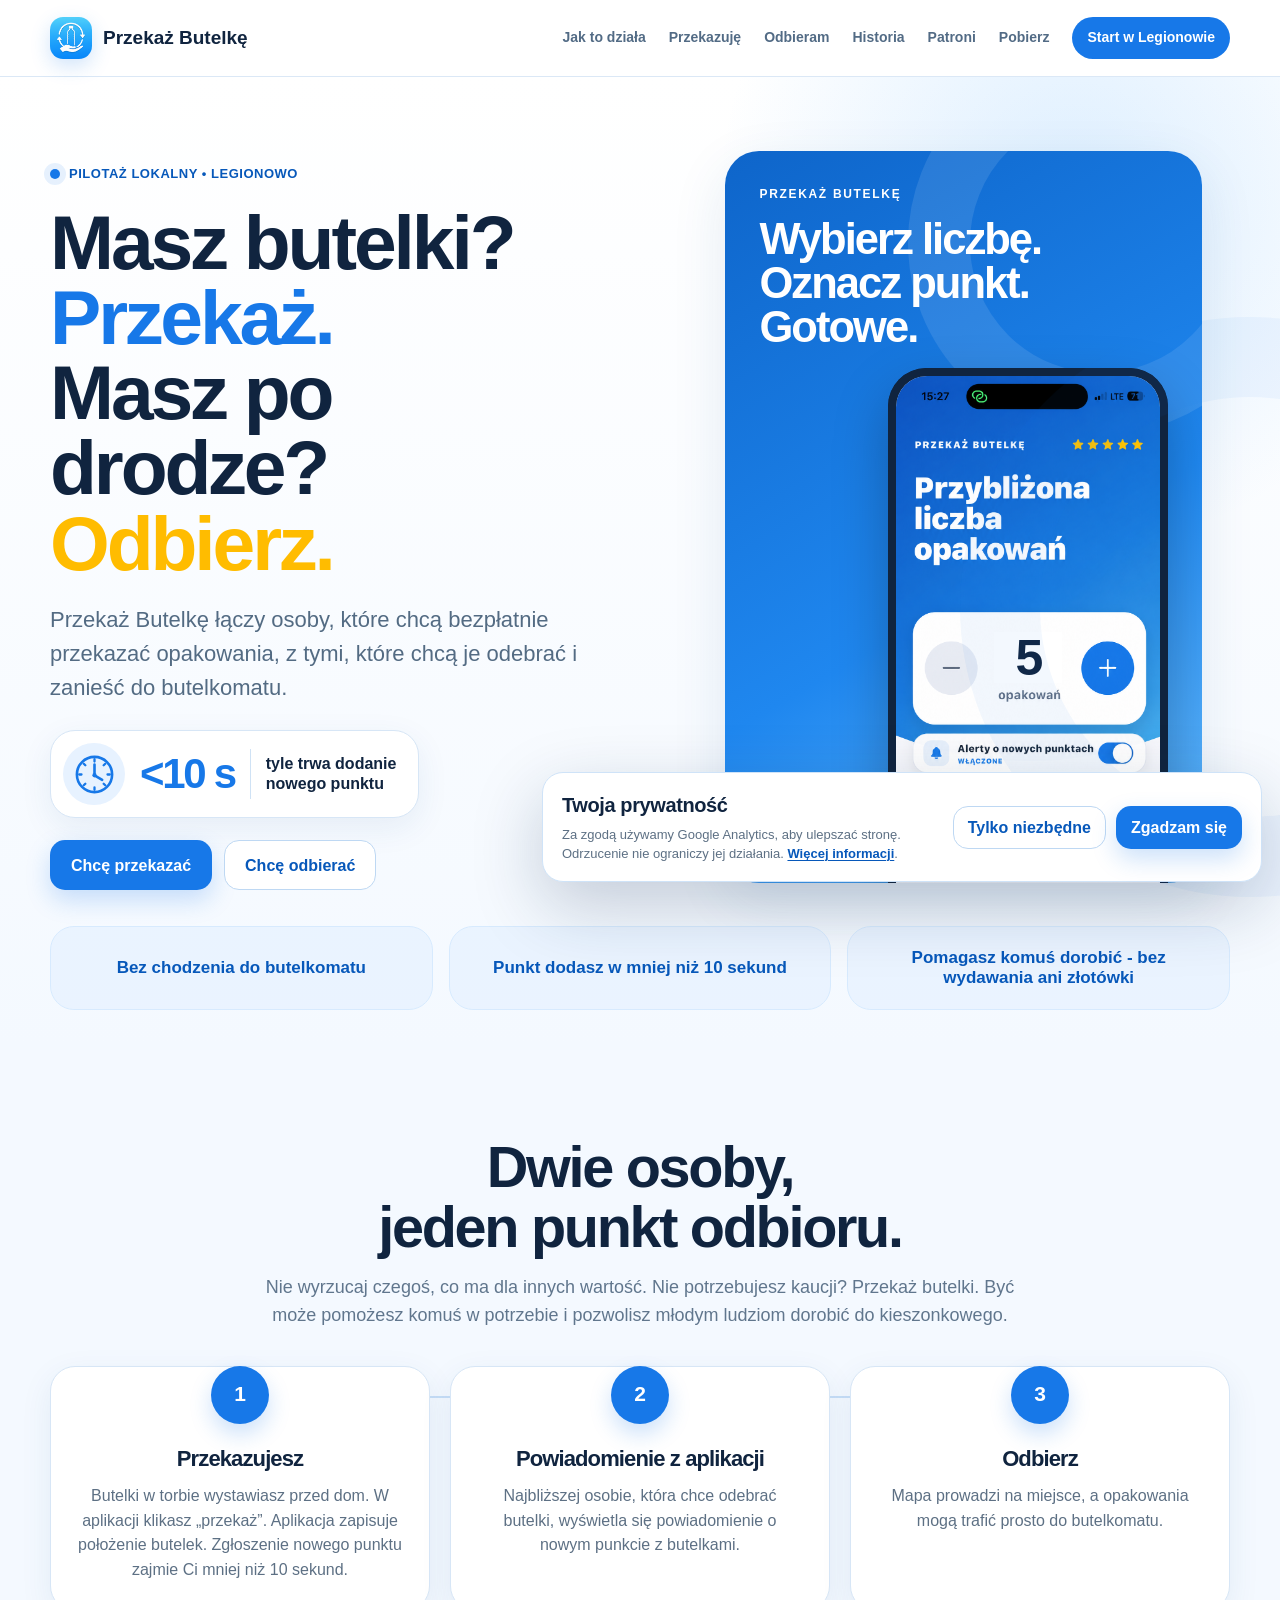
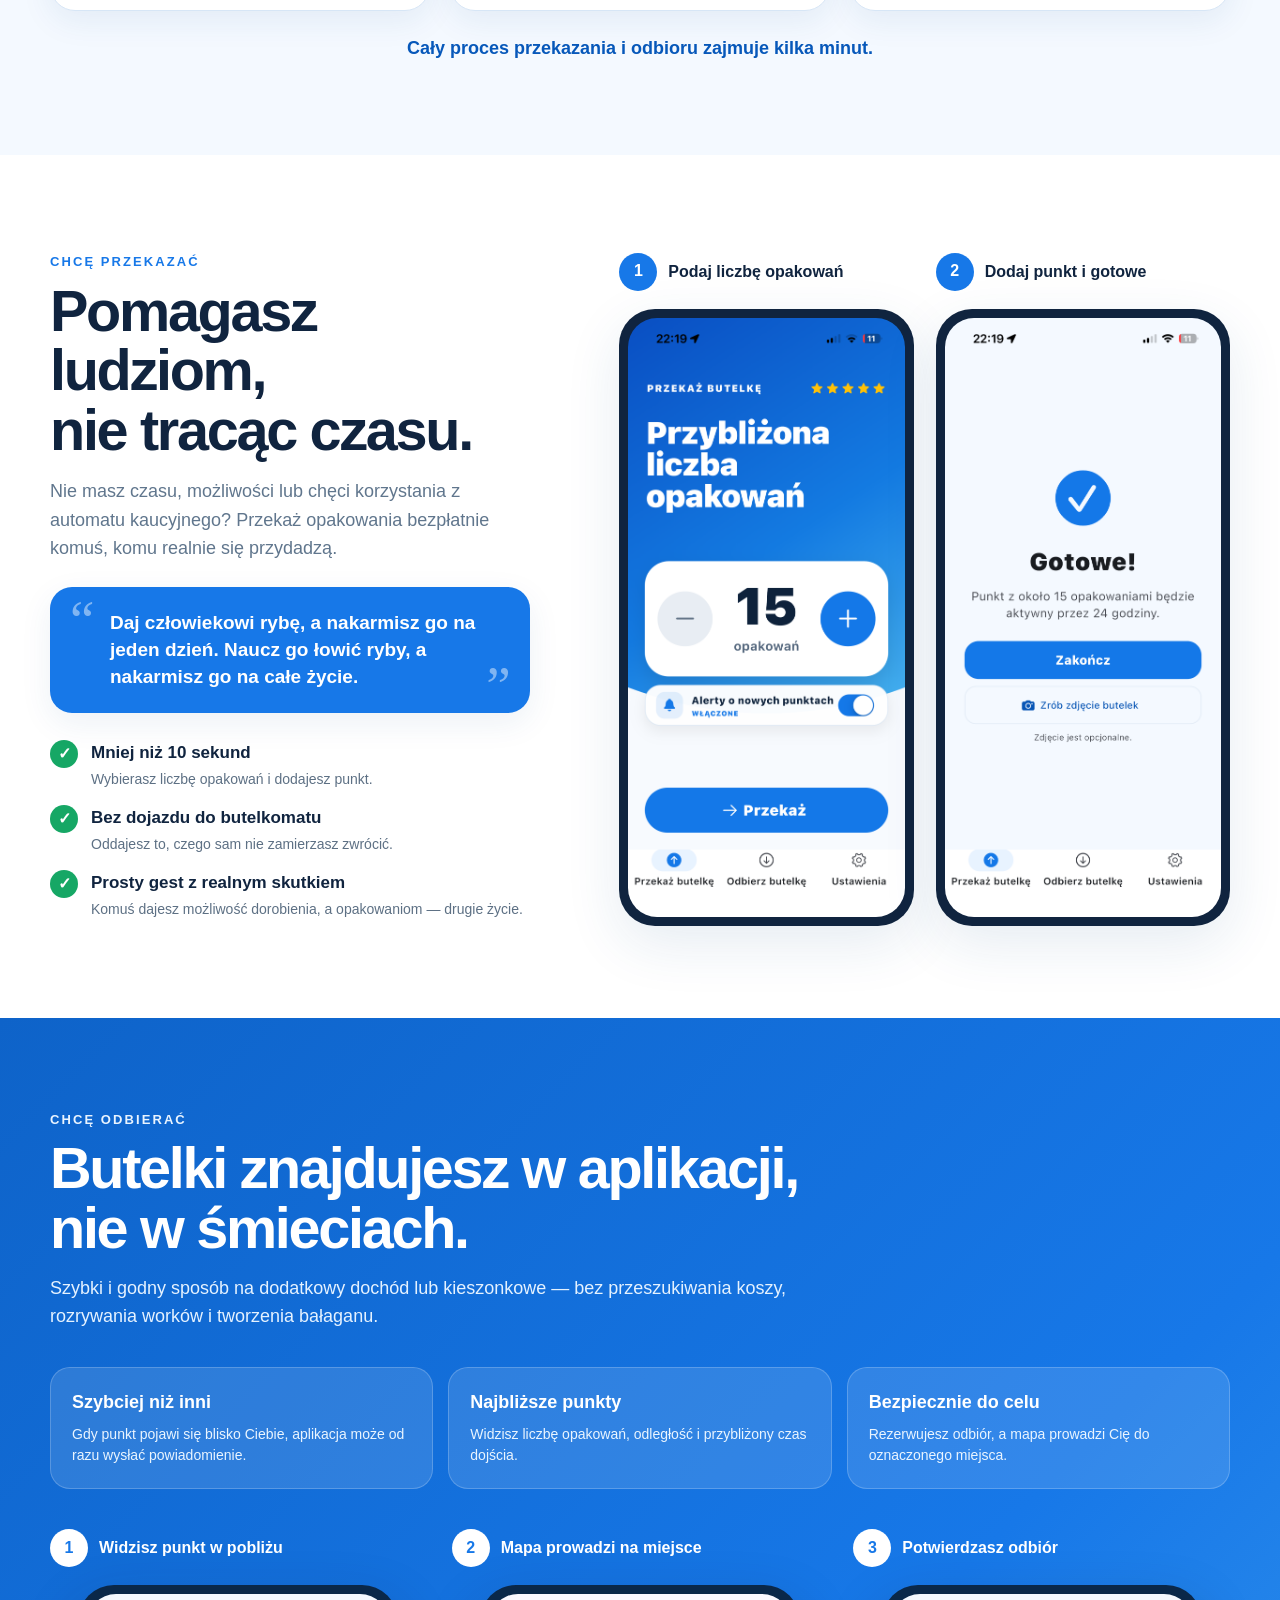
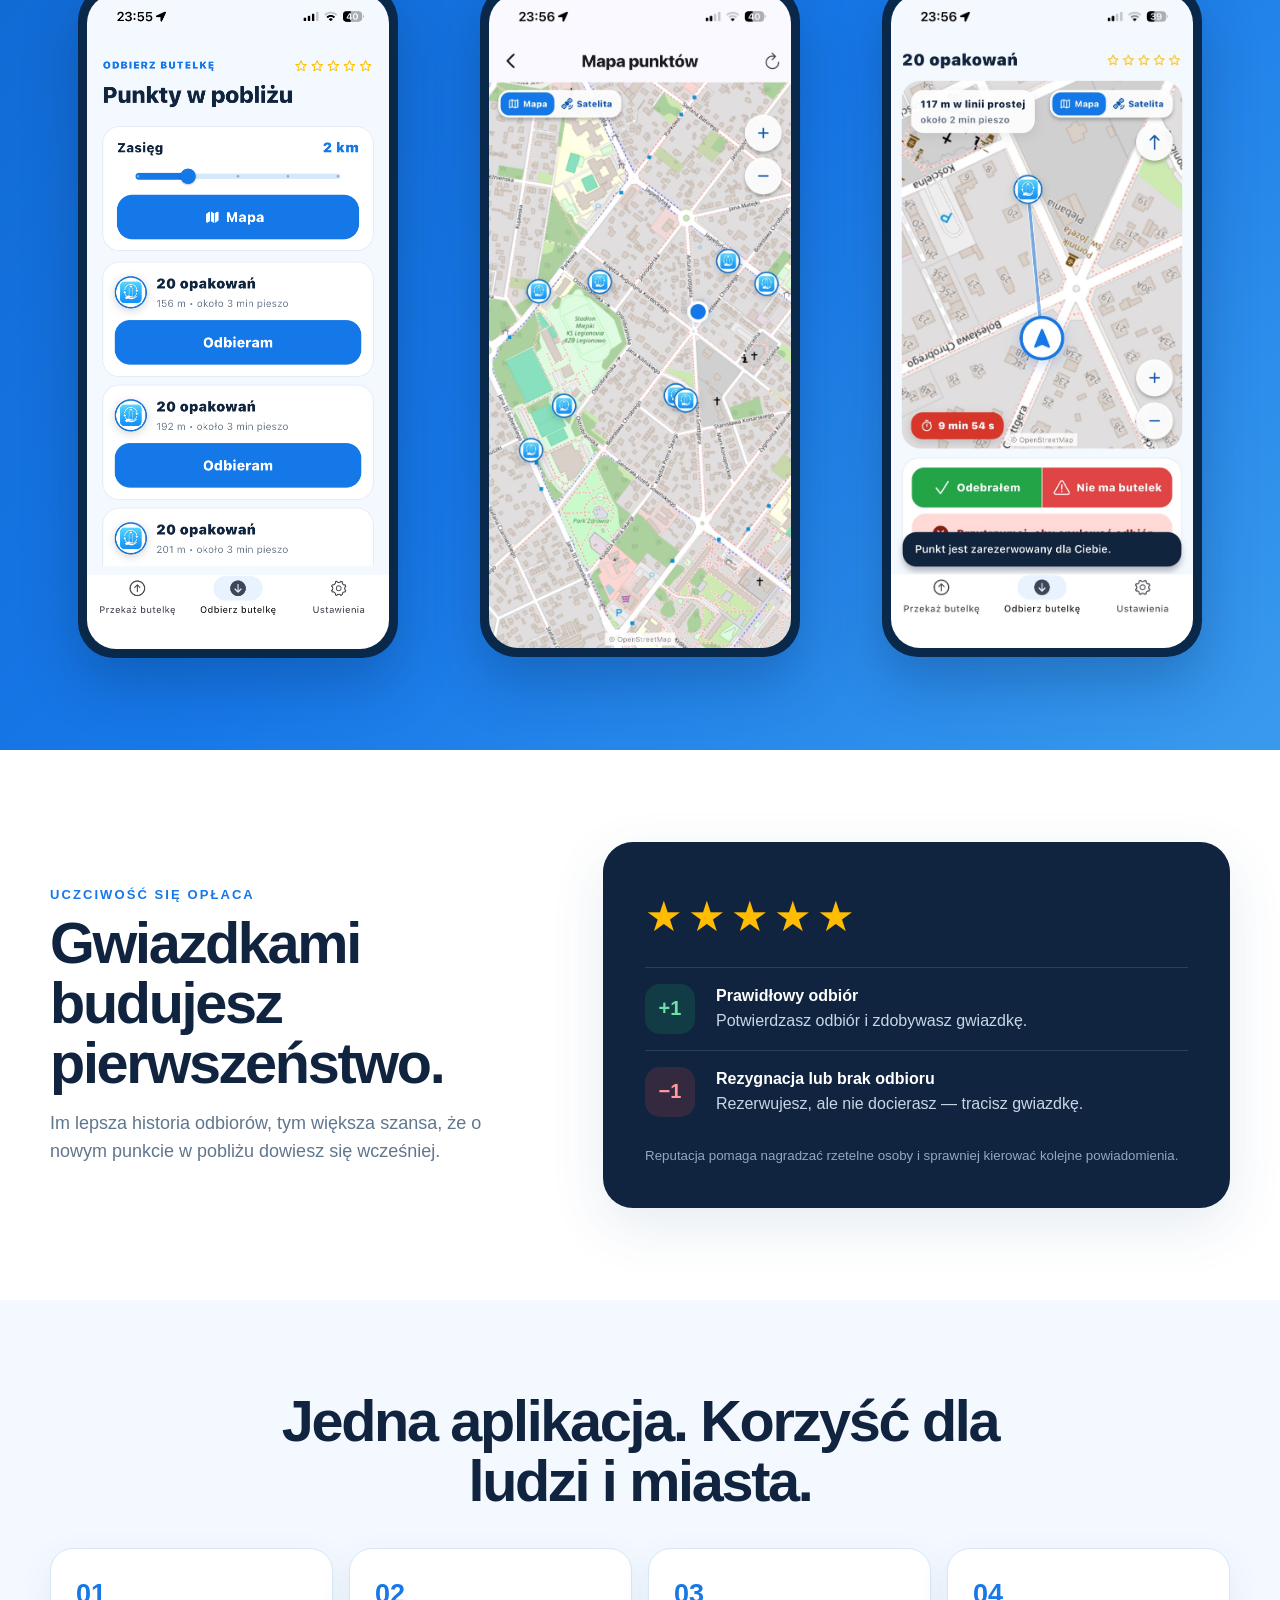
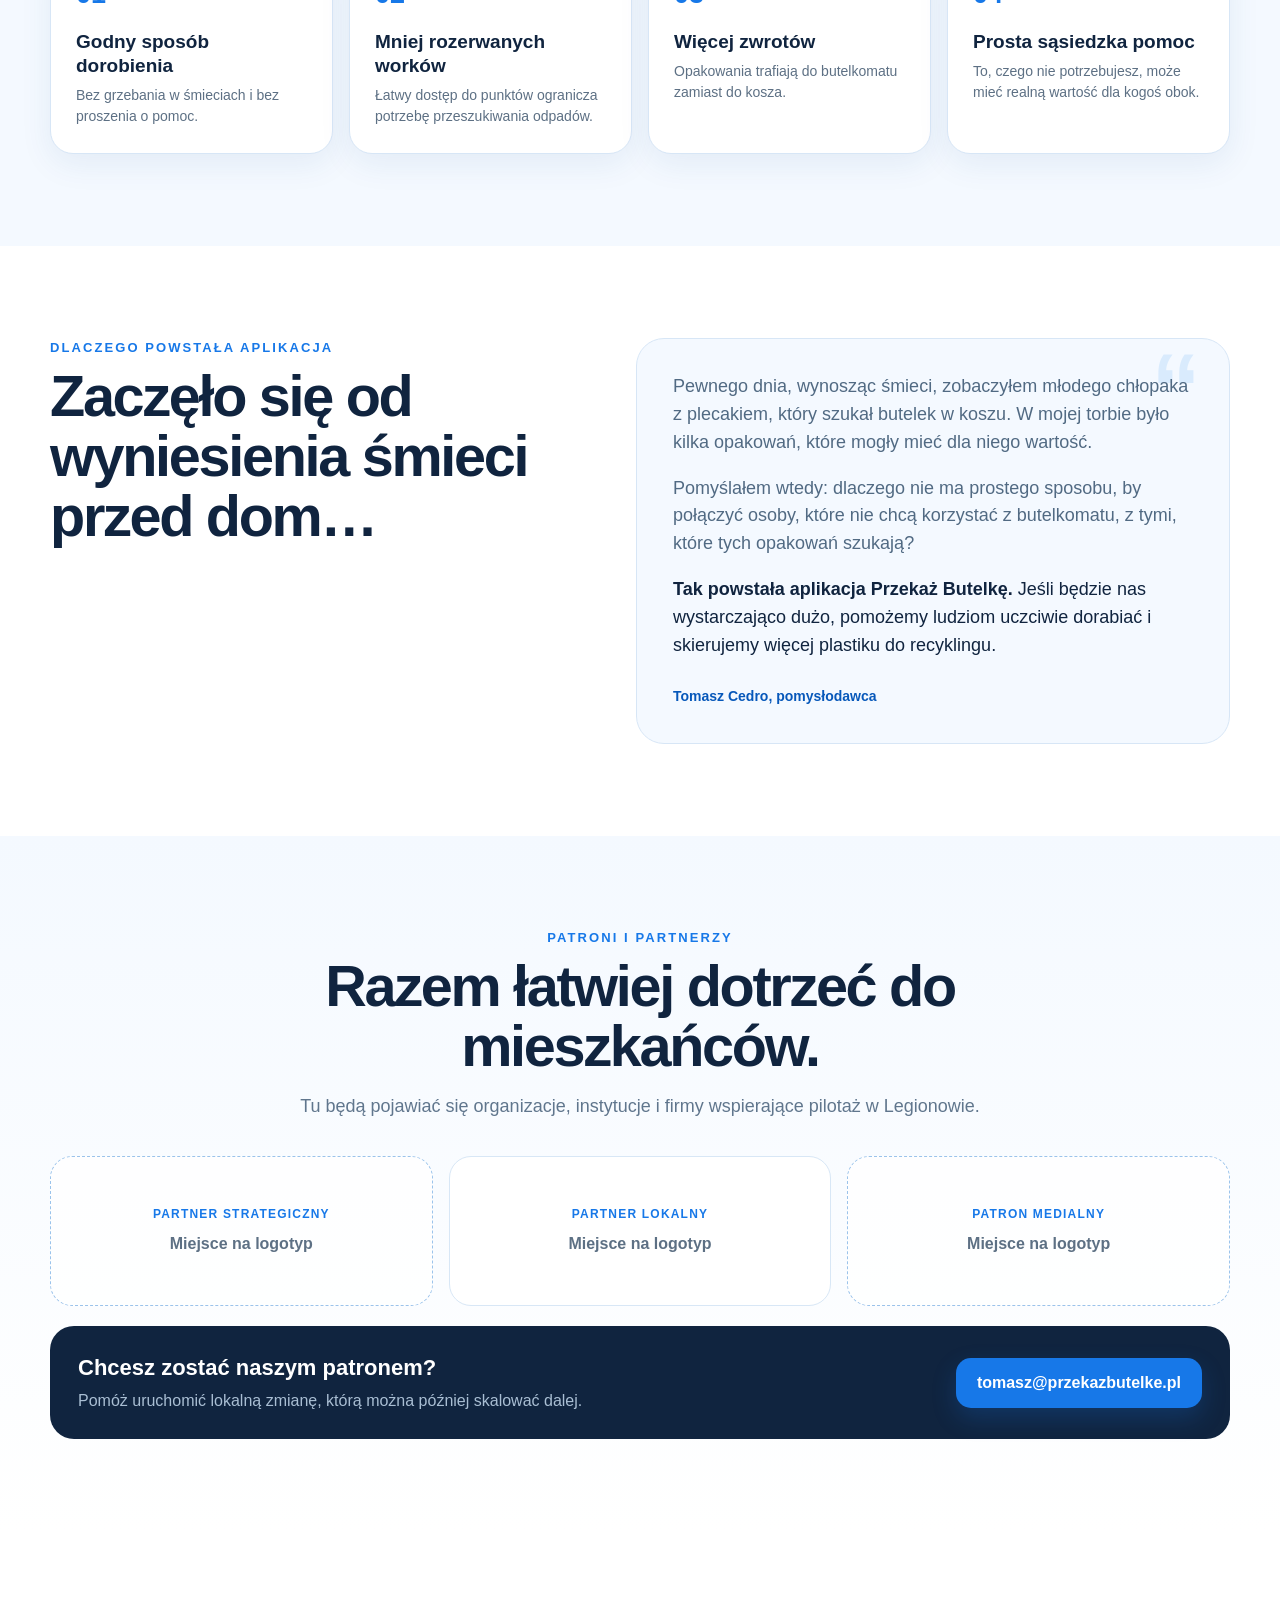
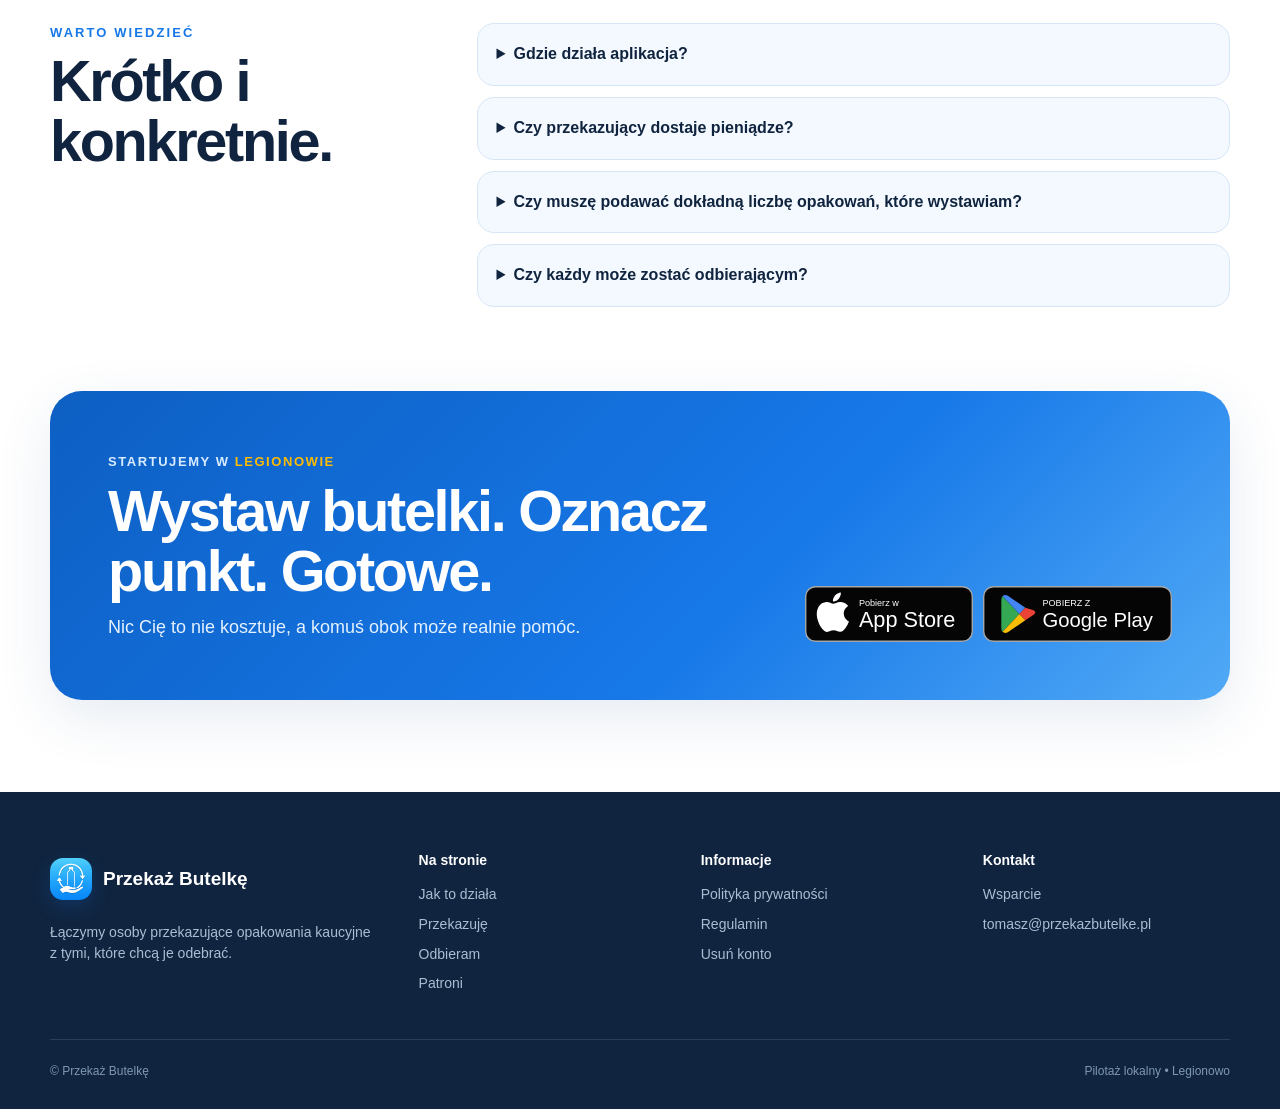
==== commit 07fafeda: "Dodaj zakładkę Pobierz do nawigacji" ====
--- a/index.html
+++ b/index.html
@@ -35,6 +35,7 @@
       <a href="#odbierajacy">Odbieram</a>
       <a href="#historia">Historia</a>
       <a href="#patroni">Patroni</a>
+      <a href="/pobierz/">Pobierz</a>
       <a class="nav-cta" href="#dolacz">Start w Legionowie</a>
     </nav>
     <details class="mobile-menu">
@@ -45,6 +46,7 @@
         <a href="#odbierajacy">Odbieram</a>
         <a href="#historia">Historia</a>
         <a href="#patroni">Patroni</a>
+        <a href="/pobierz/">Pobierz</a>
         <a href="#dolacz">Start w Legionowie</a>
       </nav>
     </details>
--- a/assets/css/styles.css
+++ b/assets/css/styles.css
@@ -238,10 +238,10 @@
 .cta h2 { max-width: 700px; margin: 8px 0 12px; color: #fff; }
 .cta p { margin: 0; color: #e5f2ff; font-size: 18px; }
 .store-row { display: flex; align-items: center; gap: 10px; flex-shrink: 0; }
-.store-download-badge { display: block; border-radius: 12px; transition: transform .18s ease, filter .18s ease; }
+.store-download-badge { display: block; border-radius: 12px; transition: box-shadow .18s ease; }
 .store-download-badge img { width: auto; height: 56px; }
-.store-download-badge:hover, .store-download-badge:focus-visible { transform: translateY(-3px); filter: drop-shadow(0 10px 17px rgba(4, 48, 101, .28)); outline: none; }
-.store-download-badge:focus-visible { box-shadow: 0 0 0 4px rgba(255,255,255,.42); }
+.store-download-badge:hover, .store-download-badge:focus-visible { box-shadow: 0 10px 20px rgba(4, 48, 101, .28); outline: none; }
+.store-download-badge:focus-visible { box-shadow: 0 0 0 4px rgba(255,255,255,.42), 0 10px 20px rgba(4, 48, 101, .28); }
 
 .footer { padding: 58px 0 28px; background: var(--ink); color: #a9bed2; }
 .footer-grid { display: grid; grid-template-columns: 1.35fr repeat(3, 1fr); gap: 35px; }
